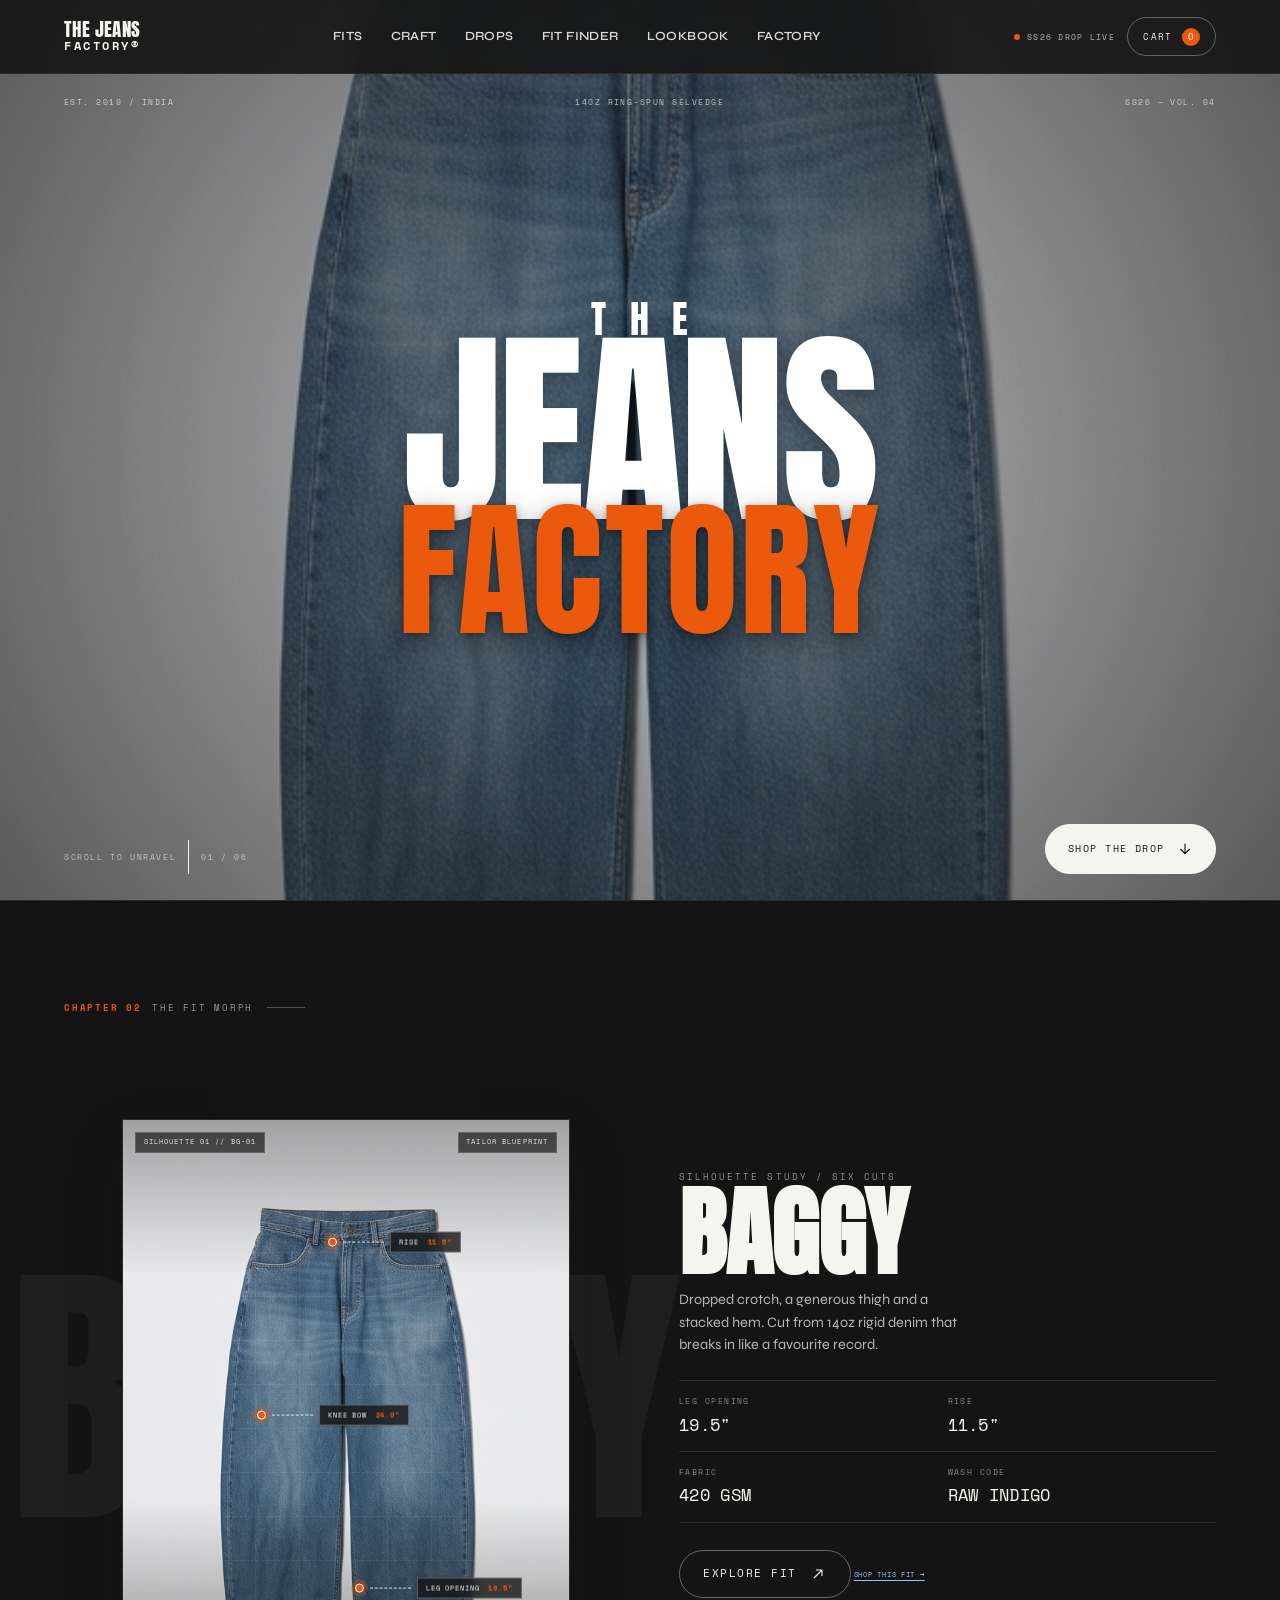
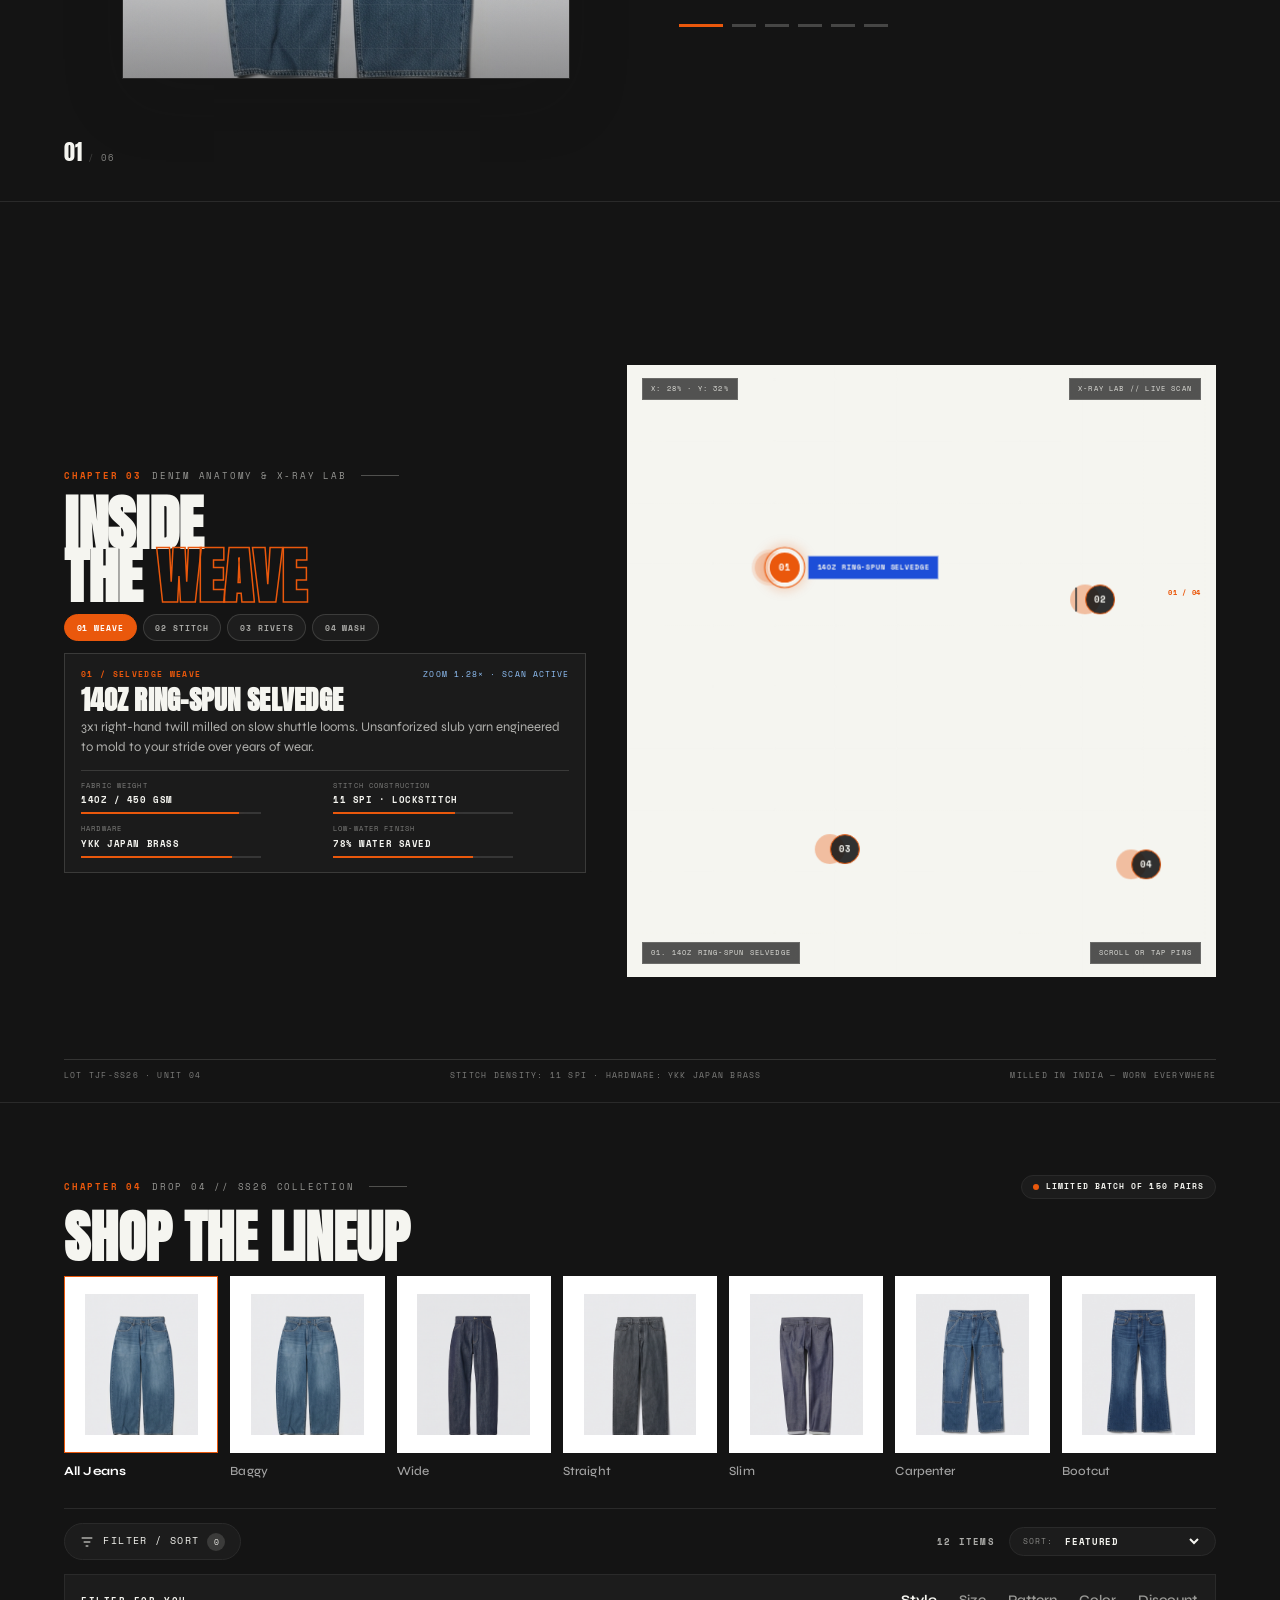
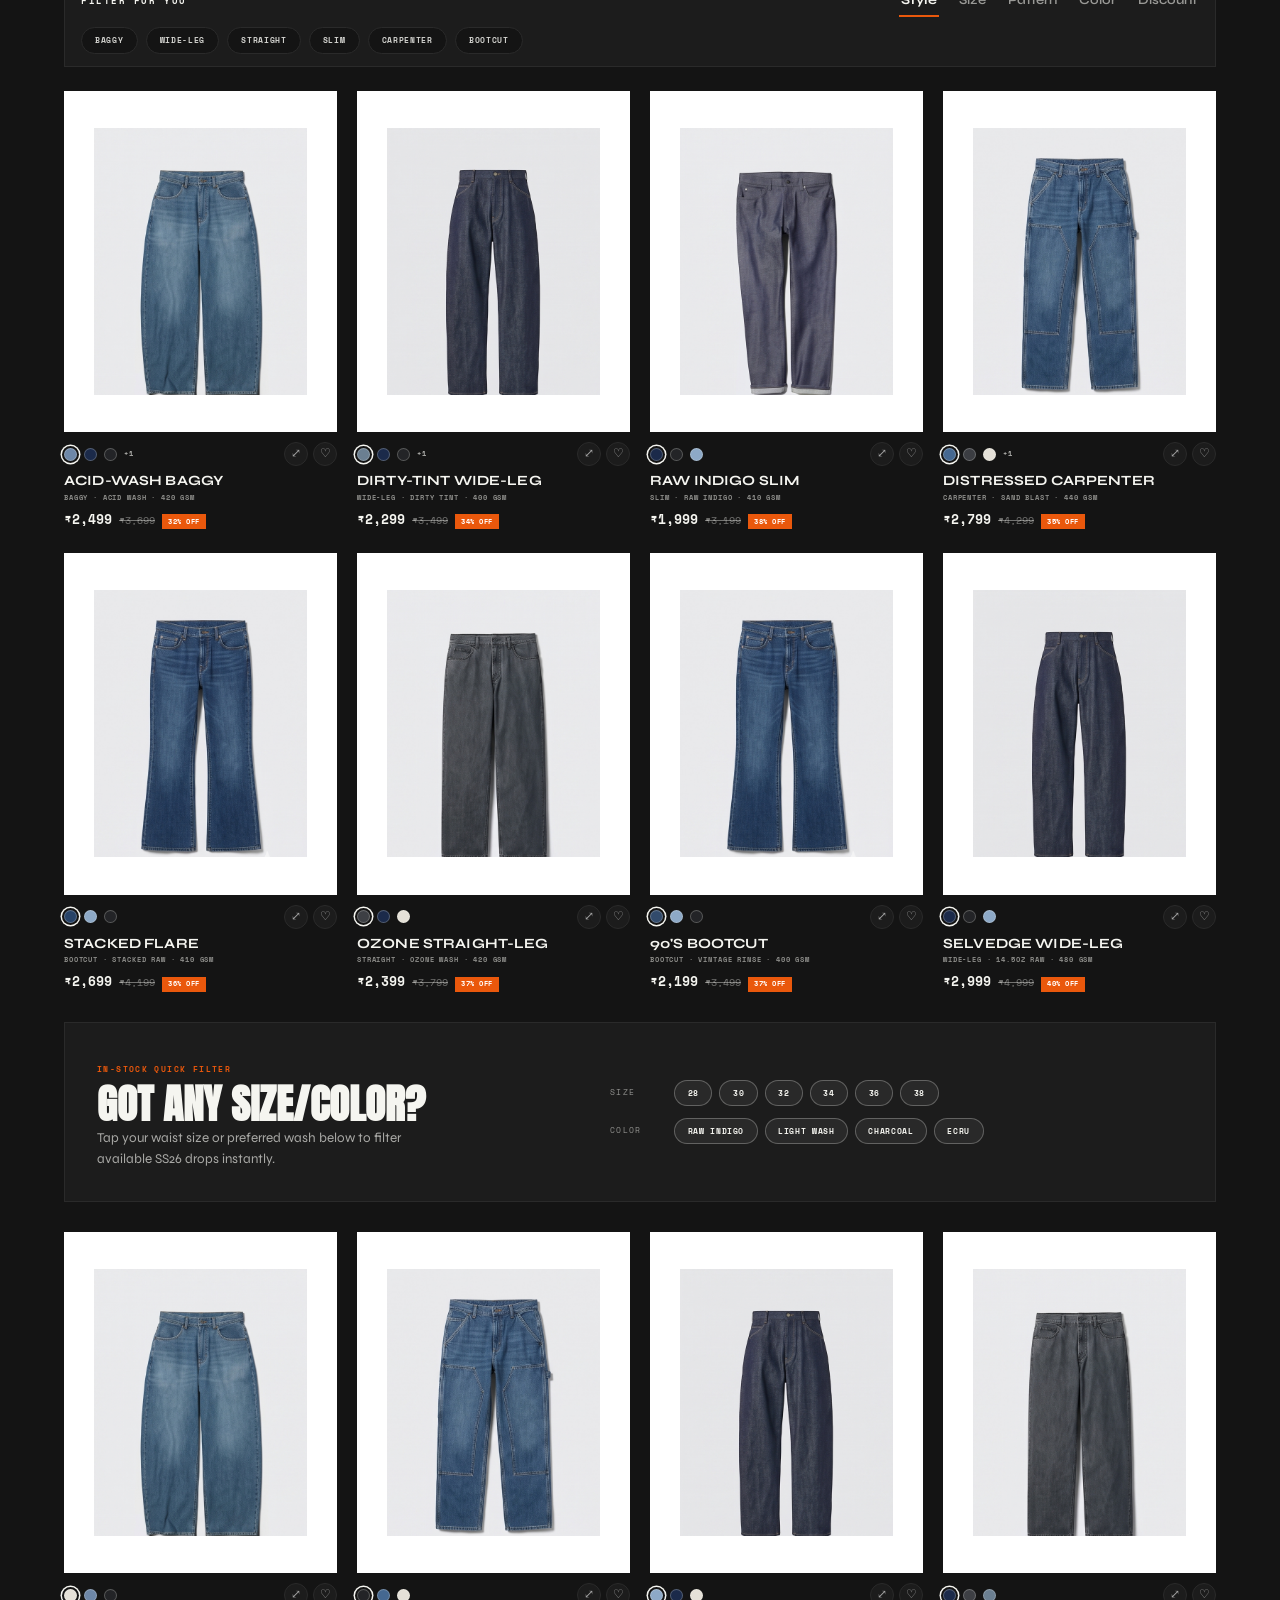
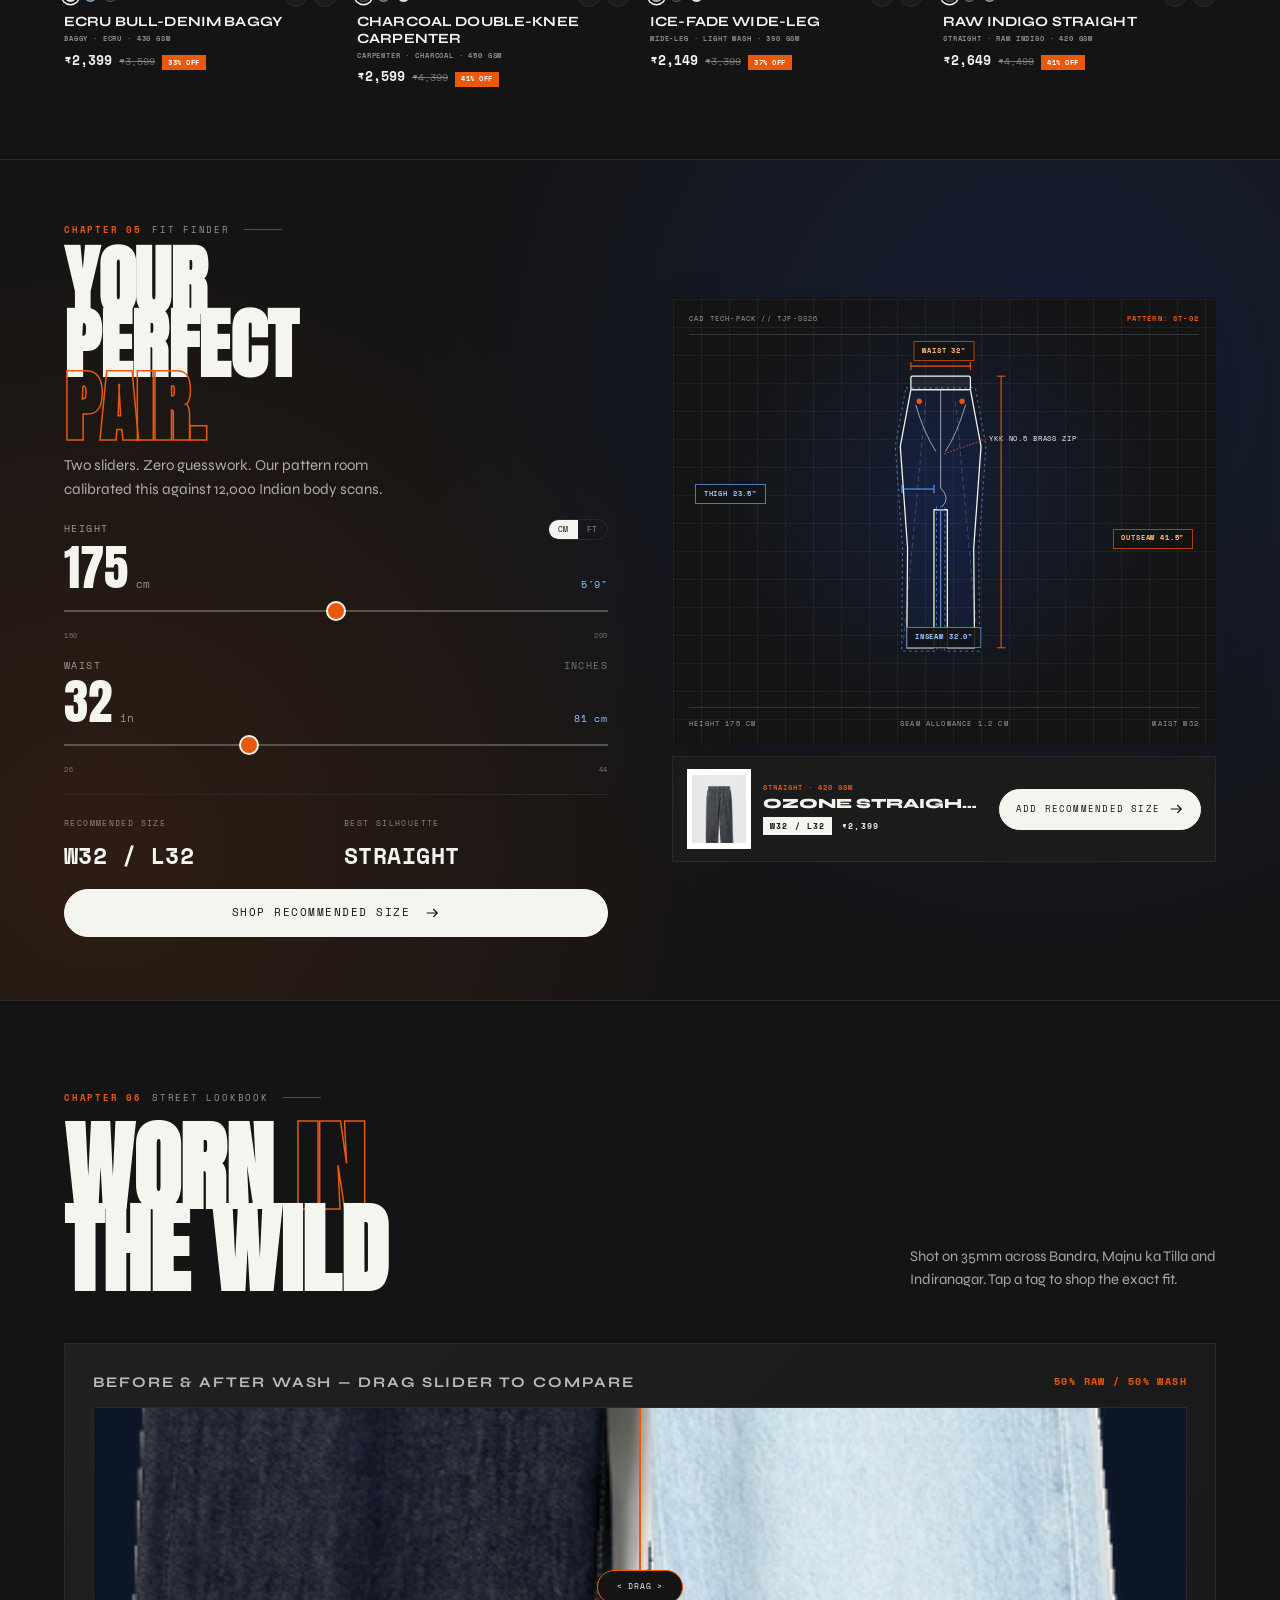
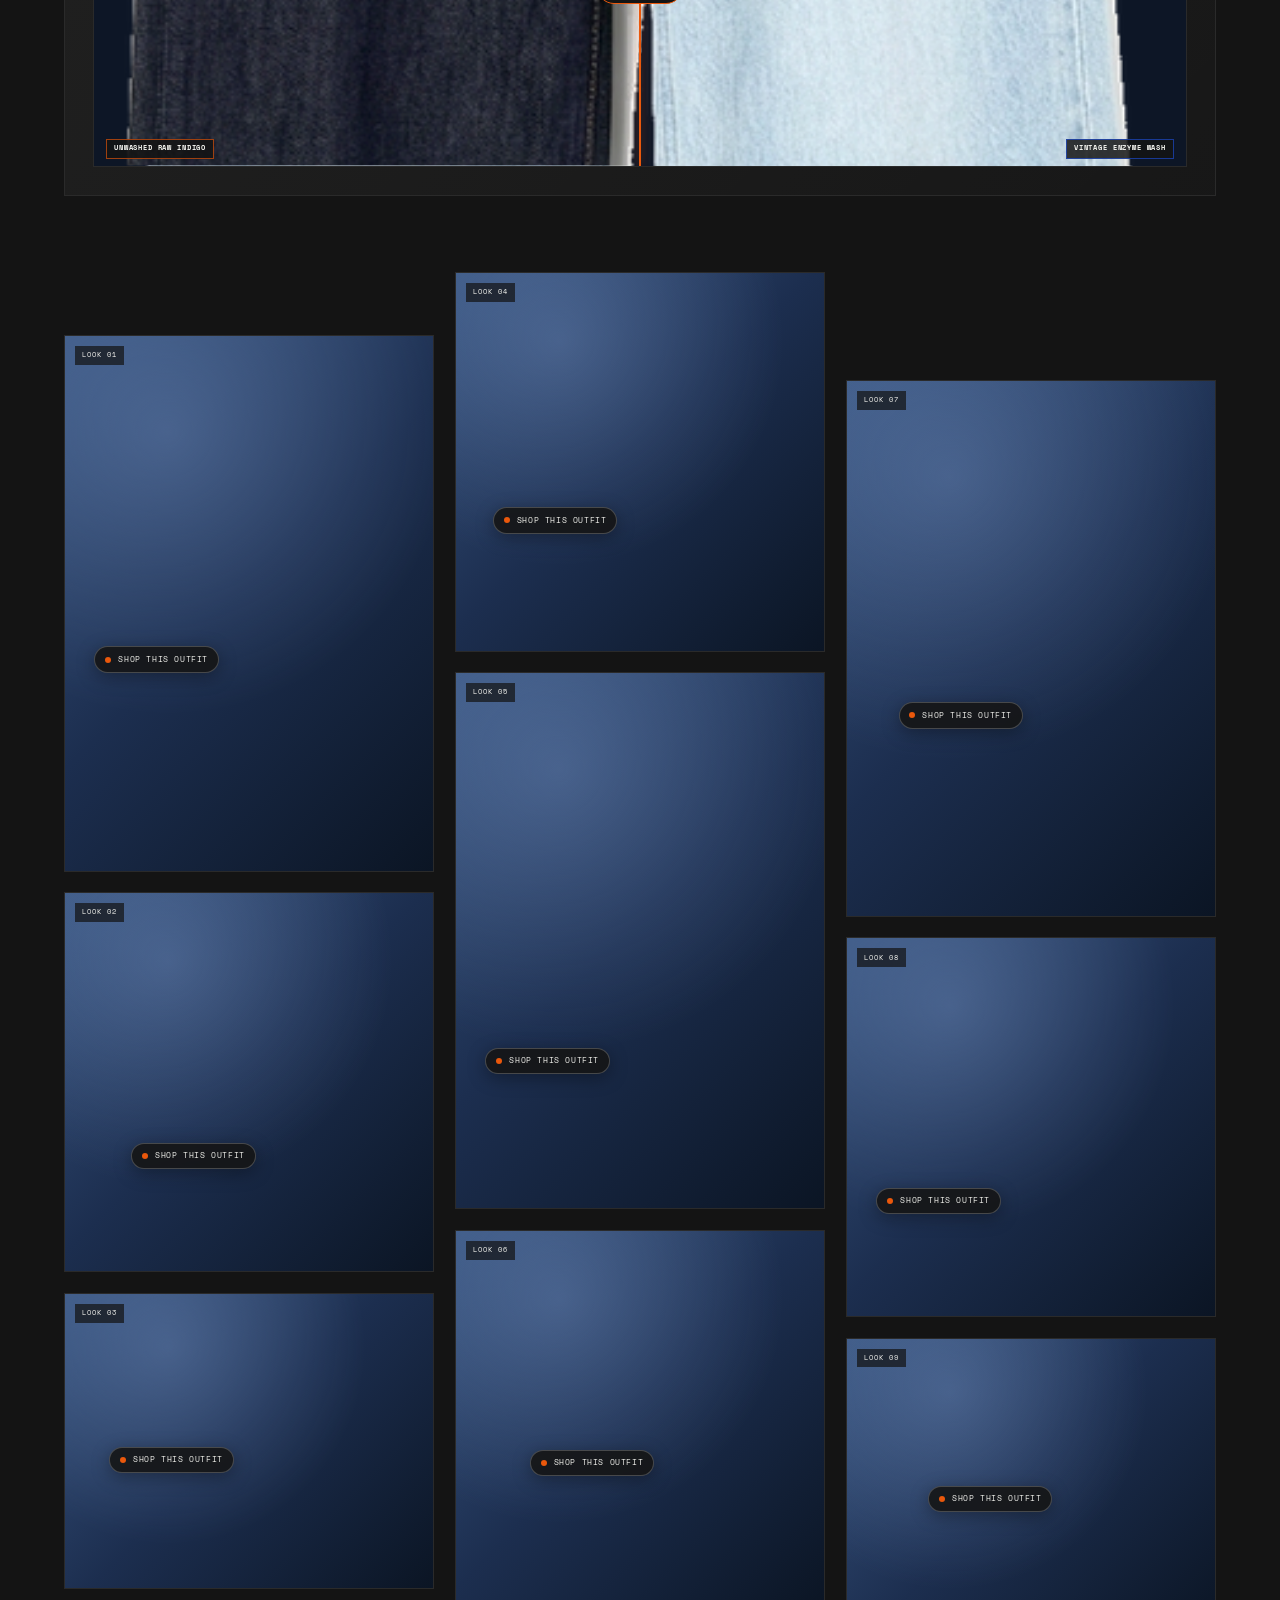
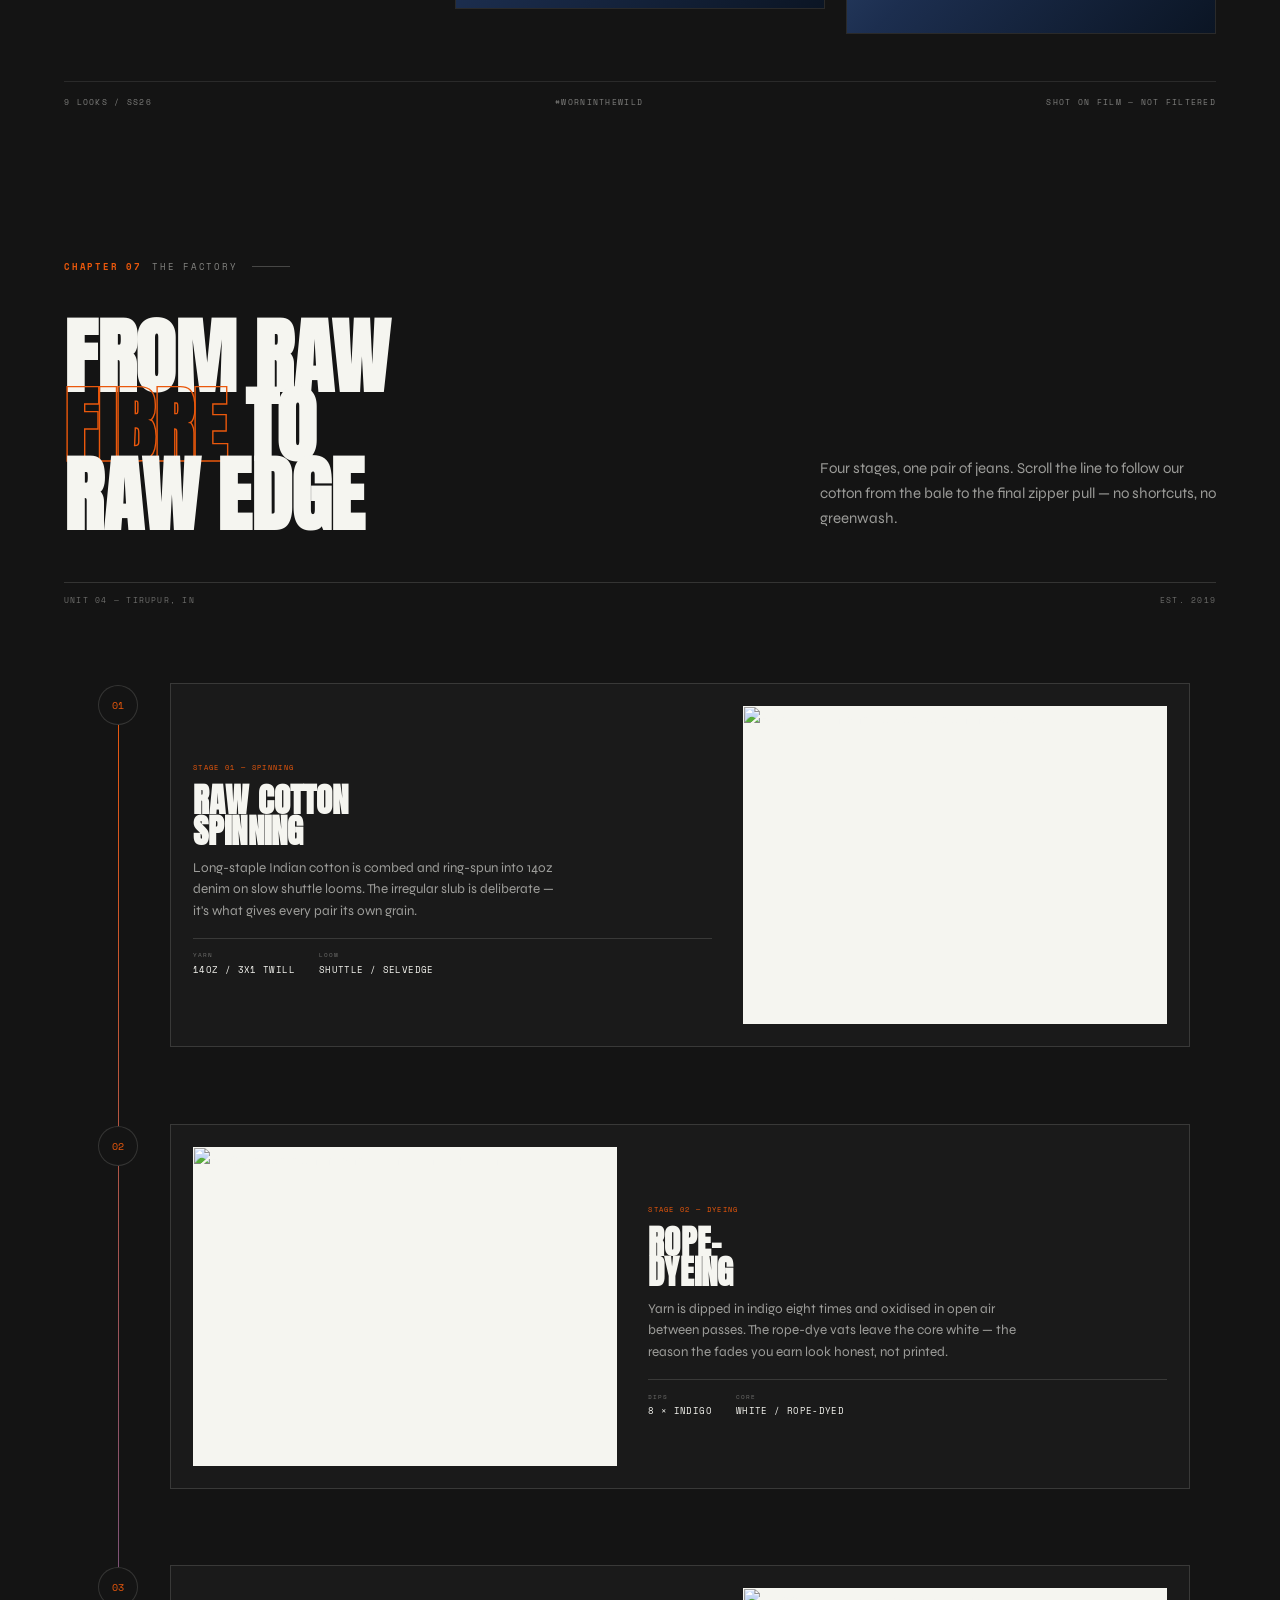
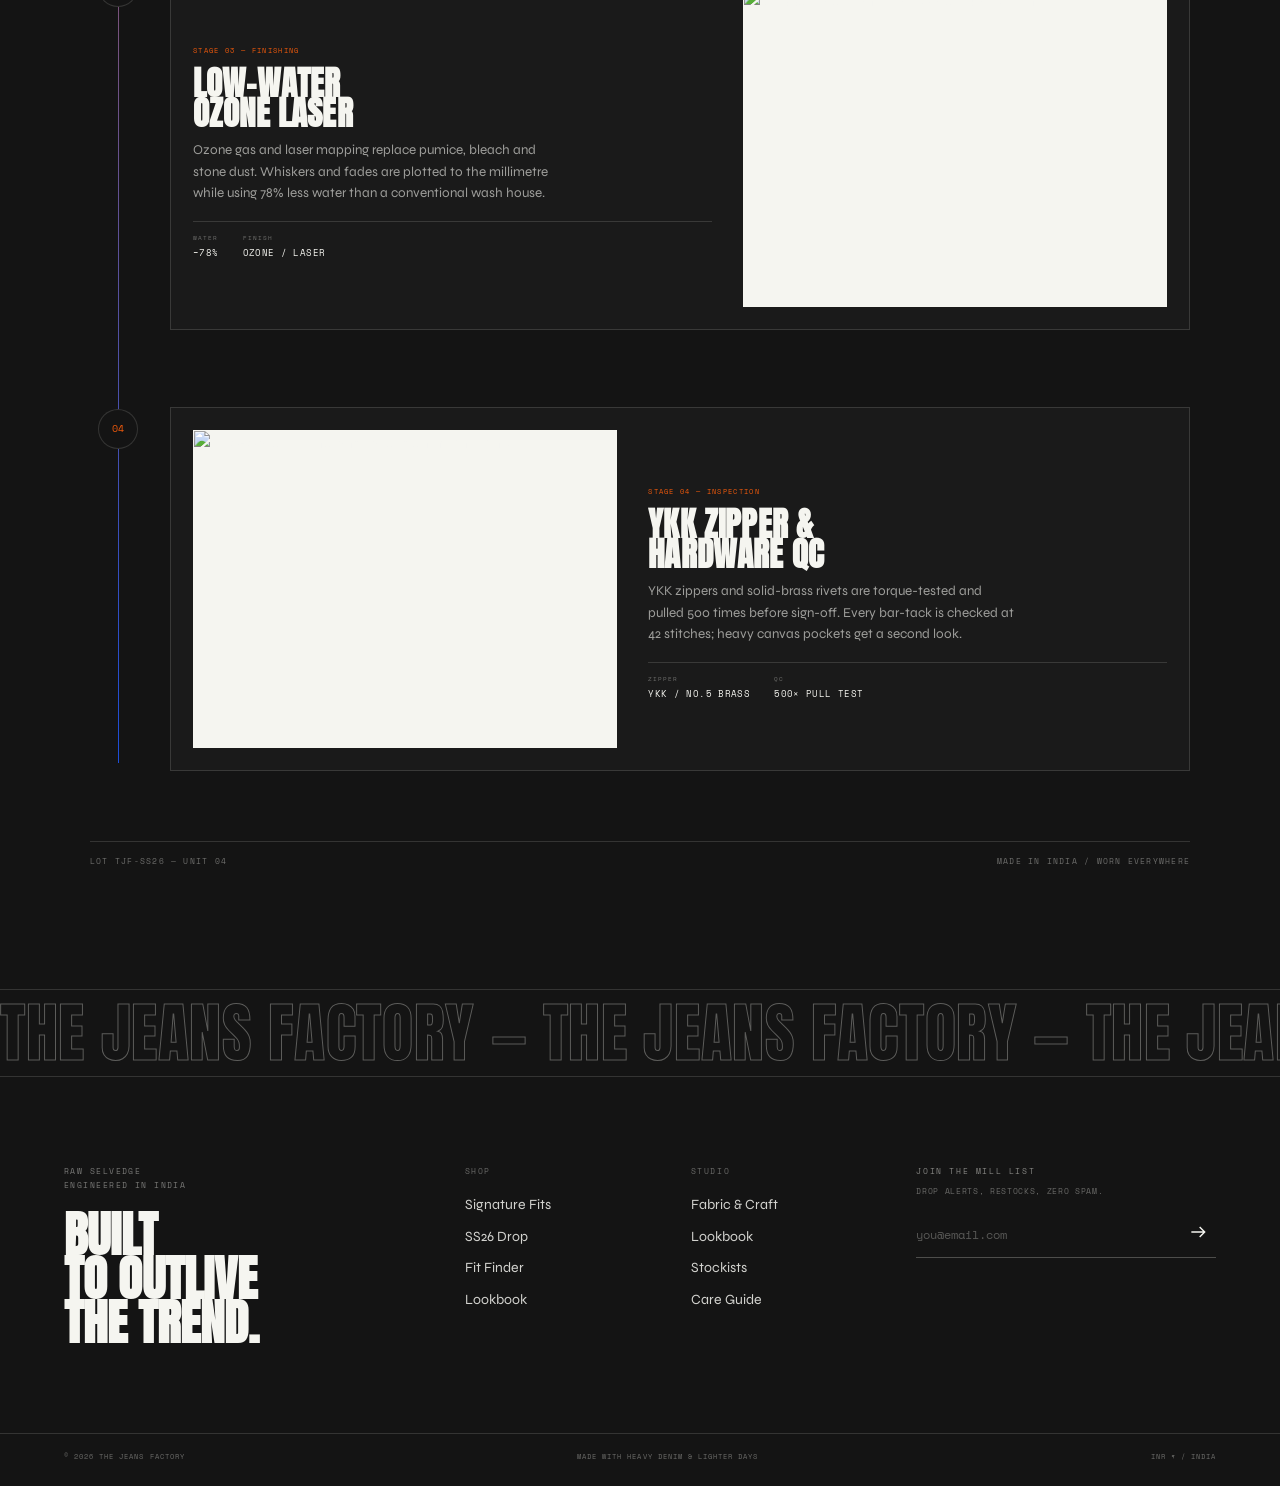
==== index.html @ e6e4e1cc "Initial commit: The Jeans Factory animated scrollytelling storefront" ====
<!DOCTYPE html>
<html lang="en">
<head>
  <meta charset="UTF-8" />
  <meta name="viewport" content="width=device-width, initial-scale=1.0" />
  <title>THE JEANS FACTORY — Raw Selvedge Denim, Engineered in India</title>
  <meta name="description" content="Heavyweight Indian denim, cut for the street. Six signature fits, limited SS26 drops and a fit finder built for real bodies. Free shipping above ₹2,499." />
  <meta name="theme-color" content="#161616" />
  <link rel="icon" href="data:image/svg+xml,%3Csvg xmlns='http://www.w3.org/2000/svg' viewBox='0 0 64 64'%3E%3Crect width='64' height='64' fill='%23141414'/%3E%3Ctext x='50%25' y='58%25' text-anchor='middle' font-family='Arial Black,sans-serif' font-size='26' fill='%23F5F5F0'%3ET%3C/text%3E%3C/svg%3E" />

  <!-- Fonts: Anton (display grotesque), Syne (editorial sans), Space Mono (technical mono) -->
  <link rel="preconnect" href="https://fonts.googleapis.com" />
  <link rel="preconnect" href="https://fonts.gstatic.com" crossorigin />
  <link href="https://fonts.googleapis.com/css2?family=Anton&family=Syne:wght@400;500;600;700;800&family=Space+Mono:wght@400;700&display=swap" rel="stylesheet" />

  <link rel="stylesheet" href="styles.css?v=9" />
</head>
<body>

  <!-- ============================================================
       PRELOADER (CSS auto-dismiss fallback included)
  ============================================================ -->
  <div class="preloader" id="preloader" aria-hidden="true">
    <div class="preloader-inner">
      <span class="preloader-word mono">THE JEANS FACTORY</span>
      <span class="preloader-count mono" id="preloader-count">00</span>
    </div>
    <div class="preloader-bar"><span id="preloader-fill"></span></div>
    <p class="preloader-note mono">RAW SELVEDGE / SS26</p>
  </div>

  <!-- Texture + fixed chrome -->
  <div class="grain" aria-hidden="true"></div>
  <div class="scroll-progress" aria-hidden="true"><span id="scroll-progress-fill"></span></div>

  <!-- ============================================================
       NAVBAR
  ============================================================ -->
  <header class="nav" id="nav">
    <a class="wordmark" href="#top" aria-label="The Jeans Factory home">
      <span class="wordmark-main">THE JEANS</span>
      <span class="wordmark-sub mono">FACTORY®</span>
    </a>

    <nav class="nav-links" aria-label="Primary">
      <a href="#fits">Fits</a>
      <a href="#craft">Craft</a>
      <a href="#drops">Drops</a>
      <a href="#fitfinder">Fit Finder</a>
      <a href="#lookbook">Lookbook</a>
      <a href="#factory">Factory</a>
    </nav>

    <div class="nav-actions">
      <a class="nav-drop mono" href="#drops"><i></i>SS26 DROP LIVE</a>
      <button class="cart-btn mono" data-open-cart aria-label="Open cart">
        CART <span class="cart-count" id="cart-count">0</span>
      </button>
      <button class="menu-btn" id="menu-btn" aria-label="Open menu" aria-expanded="false" aria-controls="mobile-menu">
        <span></span><span></span>
      </button>
    </div>
  </header>

  <!-- Mobile menu -->
  <div class="mobile-menu" id="mobile-menu" aria-hidden="true">
    <nav aria-label="Mobile">
      <a href="#fits"><span class="mono">01</span>Fits</a>
      <a href="#craft"><span class="mono">02</span>Craft</a>
      <a href="#drops"><span class="mono">03</span>Drops</a>
      <a href="#fitfinder"><span class="mono">04</span>Fit Finder</a>
      <a href="#lookbook"><span class="mono">05</span>Lookbook</a>
      <a href="#factory"><span class="mono">06</span>Factory</a>
    </nav>
    <div class="mobile-menu-foot mono">
      <span>EST. 2019 — INDIA</span>
      <span>14OZ RING-SPUN</span>
    </div>
  </div>

  <main id="top">

    <!-- ============================================================
         CHAPTER 01 — KINETIC HERO
    ============================================================ -->
    <section class="hero" id="hero">
      <div class="hero-media">
        <video class="hero-bg-video" autoplay muted loop playsinline preload="auto" poster="assets/fits/baggy.png">
          <source src="assets/hero-walk.mp4" type="video/mp4" />
        </video>
        <div class="hero-veil" id="hero-veil" aria-hidden="true"></div>
      </div>

      <div class="hero-type" aria-label="The Jeans Factory">
        <div class="hero-line l1"><span>THE</span></div>
        <div class="hero-line l2"><span>JEANS</span></div>
        <div class="hero-line l3"><span>FACTORY</span></div>
      </div>

      <div class="hero-meta mono">
        <span>EST. 2019 / INDIA</span>
        <span class="hero-meta-mid">14OZ RING-SPUN SELVEDGE</span>
        <span>SS26 — VOL. 04</span>
      </div>

      <a class="hero-cta" href="#drops">
        <span>SHOP THE DROP</span>
        <svg viewBox="0 0 24 24" aria-hidden="true"><path d="M12 4v15M5 12l7 7 7-7" fill="none" stroke="currentColor" stroke-width="1.7"/></svg>
      </a>

      <div class="hero-scroll mono"><span>SCROLL TO UNRAVEL</span><i></i>01 / 06</div>
    </section>

    <!-- ============================================================
         CHAPTER 02 — THE FIT MORPH STAGE (pinned)
    ============================================================ -->
    <section class="fits" id="fits">
      <div class="fits-pin">
        <div class="section-tag mono"><span>CHAPTER 02</span> THE FIT MORPH</div>

        <div class="fits-grid">
          <div class="fits-visual">
            <span class="fit-ghost" id="fit-ghost" aria-hidden="true">BAGGY</span>

            <div class="fit-showcase" id="fit-showcase">
              <div class="fit-editorial-media img-ph" id="fit-editorial-media">
                <!-- 6 crossfading editorial denim photos rendered by app.js -->
              </div>

              <!-- Translucent Tailor Blueprint HUD Overlay -->
              <div class="fit-blueprint-hud" aria-hidden="true">
                <div class="fit-hud-top mono">
                  <span id="fit-hud-code">SILHOUETTE 01 // BG-01</span>
                  <span>TAILOR BLUEPRINT</span>
                </div>

                <!-- Rise callout -->
                <div class="hud-callout hud-rise" id="hud-rise" style="--hud-y: 23%; --hud-x: 48%;">
                  <span class="hud-pin"></span>
                  <span class="hud-line"></span>
                  <span class="hud-pill mono">RISE <strong id="hud-rise-val">11.5"</strong></span>
                </div>

                <!-- Knee bow callout -->
                <div class="hud-callout hud-knee" id="hud-knee" style="--hud-y: 54%; --hud-x: 34%;">
                  <span class="hud-pin"></span>
                  <span class="hud-line"></span>
                  <span class="hud-pill mono">KNEE BOW <strong id="hud-knee-val">24.0"</strong></span>
                </div>

                <!-- Leg opening callout -->
                <div class="hud-callout hud-hem" id="hud-hem" style="--hud-y: 83%; --hud-x: 52%;">
                  <span class="hud-pin"></span>
                  <span class="hud-line"></span>
                  <span class="hud-pill mono">LEG OPENING <strong id="hud-hem-val">19.5"</strong></span>
                </div>
              </div>
            </div>

            <div class="fit-index mono"><span id="fit-current">01</span><span class="fit-index-div">/</span><span>06</span></div>
          </div>

          <div class="fits-info">
            <div class="eyebrow mono">SILHOUETTE STUDY / SIX CUTS</div>
            <h2 class="fit-name" id="fit-name">BAGGY</h2>
            <p class="fit-desc" id="fit-desc">Dropped crotch, generous thigh and a stacked hem. Cut from 14oz rigid denim that breaks in like a favourite record.</p>

            <dl class="specs">
              <div><dt class="mono">LEG OPENING</dt><dd id="spec-leg">19.5"</dd></div>
              <div><dt class="mono">RISE</dt><dd id="spec-rise">11.5"</dd></div>
              <div><dt class="mono">FABRIC</dt><dd id="spec-gsm">420 GSM</dd></div>
              <div><dt class="mono">WASH CODE</dt><dd id="spec-wash">RAW INDIGO</dd></div>
            </dl>

            <button class="btn-outline" id="explore-fit">
              <span>EXPLORE FIT</span>
              <svg viewBox="0 0 24 24" aria-hidden="true"><path d="M6 18 18 6M9 6h9v9" fill="none" stroke="currentColor" stroke-width="1.6"/></svg>
            </button>

            <a class="fit-shop-link mono" id="fit-shop-link" href="product.html?id=acid-baggy">SHOP THIS FIT →</a>

            <div class="fit-dots" id="fit-dots" role="tablist" aria-label="Silhouettes">
              <button class="fit-dot is-active" data-fit-index="0" aria-label="Baggy" role="tab"></button>
              <button class="fit-dot" data-fit-index="1" aria-label="Straight" role="tab"></button>
              <button class="fit-dot" data-fit-index="2" aria-label="Wide-Leg" role="tab"></button>
              <button class="fit-dot" data-fit-index="3" aria-label="Carpenter" role="tab"></button>
              <button class="fit-dot" data-fit-index="4" aria-label="Bootcut" role="tab"></button>
              <button class="fit-dot" data-fit-index="5" aria-label="Slim" role="tab"></button>
            </div>
          </div>
        </div>
      </div>
    </section>

    <!-- ============================================================
         CHAPTER 03 — INTERACTIVE DENIM X-RAY LAB
    ============================================================ -->
    <section class="craft" id="craft">
      <div class="craft-pin">
        <div class="craft-lab-grid">
          <!-- Left: Technical Spec Readout -->
          <div class="craft-lab-left">
            <div class="section-tag mono light"><span>CHAPTER 03</span> DENIM ANATOMY &amp; X-RAY LAB</div>
            <h2 class="craft-title">INSIDE<br />THE <em>WEAVE</em></h2>

            <!-- Step Tabs -->
            <div class="craft-tabs mono" role="tablist" aria-label="Denim anatomy hotspots">
              <button type="button" class="craft-tab is-active" data-craft-step="0" role="tab" aria-selected="true">01 WEAVE</button>
              <button type="button" class="craft-tab" data-craft-step="1" role="tab" aria-selected="false">02 STITCH</button>
              <button type="button" class="craft-tab" data-craft-step="2" role="tab" aria-selected="false">03 RIVETS</button>
              <button type="button" class="craft-tab" data-craft-step="3" role="tab" aria-selected="false">04 WASH</button>
            </div>

            <!-- Telemetry Spec Panel -->
            <div class="craft-telemetry" aria-live="polite">
              <div class="craft-telemetry-head">
                <span class="mono craft-num" id="craft-spec-num">01 / SELVEDGE WEAVE</span>
                <span class="mono craft-zoom-tag" id="craft-zoom-tag">ZOOM 1.28× · SCAN ACTIVE</span>
              </div>
              <h3 class="craft-spec-title" id="craft-spec-title">14OZ RING-SPUN SELVEDGE</h3>
              <p class="craft-spec-desc" id="craft-spec-desc">3x1 right-hand twill milled on slow shuttle looms. Unsanforized slub yarn built to mold to your stride over years of wear.</p>

              <dl class="craft-metrics mono">
                <div>
                  <dt>FABRIC WEIGHT</dt>
                  <dd><span id="craft-m-weight">14OZ / 450 GSM</span><span class="craft-meter-track"><i id="craft-meter-weight"></i></span></dd>
                </div>
                <div>
                  <dt>STITCH CONSTRUCTION</dt>
                  <dd><span id="craft-m-stitch">11 SPI · LOCKSTITCH</span><span class="craft-meter-track"><i id="craft-meter-stitch"></i></span></dd>
                </div>
                <div>
                  <dt>HARDWARE</dt>
                  <dd><span id="craft-m-hardware">YKK JAPAN BRASS</span><span class="craft-meter-track"><i id="craft-meter-hardware"></i></span></dd>
                </div>
                <div>
                  <dt>LOW-WATER FINISH</dt>
                  <dd><span id="craft-m-water">78% WATER SAVED</span><span class="craft-meter-track"><i id="craft-meter-water"></i></span></dd>
                </div>
              </dl>
            </div>

          </div>

          <!-- Right: Macro Denim X-Ray Showcase with 4 Clickable & Scroll-Synced Hotspots -->
          <div class="craft-lab-right">
            <div class="craft-stage" id="craft-stage">
              <div class="craft-macro-layer" id="craft-macro-layer">
                <div class="craft-macro-img">
                  <img class="craft-hotspot-image is-active" data-craft-image="0" src="https://images.pexels.com/photos/34851014/pexels-photo-34851014.jpeg?auto=compress&amp;cs=tinysrgb&amp;w=1600" alt="Dark indigo 14oz ring-spun selvedge twill weave macro" loading="eager" />
                  <img class="craft-hotspot-image" data-craft-image="1" src="https://images.pexels.com/photos/10133277/pexels-photo-10133277.jpeg?auto=compress&amp;cs=tinysrgb&amp;w=1600" alt="Heavy denim pocket with contrast bar-tack seam stitching" loading="eager" />
                  <img class="craft-hotspot-image" data-craft-image="2" src="https://images.pexels.com/photos/13976002/pexels-photo-13976002.jpeg?auto=compress&amp;cs=tinysrgb&amp;w=1600" alt="Metallic copper rivets and denim hardware detail" loading="eager" />
                  <img class="craft-hotspot-image" data-craft-image="3" src="https://images.pexels.com/photos/7794358/pexels-photo-7794358.jpeg?auto=compress&amp;cs=tinysrgb&amp;w=1600" alt="Faded vintage washed denim texture" loading="eager" />
                </div>
                <div class="craft-xray-grid" aria-hidden="true"></div>

                <!-- 4 Hotspot Pins -->
                <button type="button" class="craft-pin-btn is-active" data-craft-step="0" style="left: 28%; top: 32%;" aria-label="01. 14oz Ring-Spun Selvedge">
                  <span class="pin-parallax"><span class="pin-entry">
                    <span class="pin-pulse"></span>
                    <span class="pin-dot">01</span>
                    <span class="pin-label mono">14OZ RING-SPUN SELVEDGE</span>
                  </span></span>
                </button>

                <button type="button" class="craft-pin-btn" data-craft-step="1" style="left: 66%; top: 36%;" aria-label="02. Bar-Tack Stress Stitching">
                  <span class="pin-parallax"><span class="pin-entry">
                    <span class="pin-pulse"></span>
                    <span class="pin-dot">02</span>
                    <span class="pin-label mono">BAR-TACK STRESS STITCHING</span>
                  </span></span>
                </button>

                <button type="button" class="craft-pin-btn" data-craft-step="2" style="left: 36%; top: 68%;" aria-label="03. Custom Engraved Copper Rivets">
                  <span class="pin-parallax"><span class="pin-entry">
                    <span class="pin-pulse"></span>
                    <span class="pin-dot">03</span>
                    <span class="pin-label mono">CUSTOM ENGRAVED COPPER RIVETS</span>
                  </span></span>
                </button>

                <button type="button" class="craft-pin-btn" data-craft-step="3" style="left: 72%; top: 70%;" aria-label="04. Low-Water Eco-Ozone Wash">
                  <span class="pin-parallax"><span class="pin-entry">
                    <span class="pin-pulse"></span>
                    <span class="pin-dot">04</span>
                    <span class="pin-label mono">LOW-WATER ECO-OZONE WASH</span>
                  </span></span>
                </button>
              </div>

              <div class="craft-progress-rail mono" aria-label="Craft step progress">
                <span id="craft-progress-current">01 / 04</span>
                <div class="craft-progress-track"><i id="craft-progress-fill"></i></div>
                <span>04</span>
              </div>
              <div class="craft-scanline" aria-hidden="true"></div>
              <!-- HUD Overlay -->
              <div class="craft-hud-top mono" aria-hidden="true">
                <span id="craft-hud-coord">X: 28% · Y: 32%</span>
                <span>X-RAY LAB // LIVE SCAN</span>
              </div>
              <div class="craft-hud-bottom mono" aria-hidden="true">
                <span id="craft-hud-active">01. 14OZ RING-SPUN SELVEDGE</span>
                <span>SCROLL OR TAP PINS</span>
              </div>
            </div>
          </div>
        </div>

        <div class="craft-foot mono">
          <span>LOT TJF-SS26 · UNIT 04</span>
          <span>STITCH DENSITY: 11 SPI · HARDWARE: YKK JAPAN BRASS</span>
          <span>MILLED IN INDIA — WORN EVERYWHERE</span>
        </div>
      </div>
    </section>

    <!-- ============================================================
         CHAPTER 04 — SHOP BY FIT + 3-COLUMN EDITORIAL COLLECTION GRID
    ============================================================ -->
    <section class="drops" id="drops">
      <div class="collection-shell">
        <header class="collection-head">
          <div class="runway-eyebrow-bar">
            <div class="section-tag mono"><span>CHAPTER 04</span> DROP 04 // SS26 COLLECTION</div>
            <div class="runway-edition mono"><i></i>LIMITED BATCH OF 150 PAIRS</div>
          </div>

          <!-- 1. TOP "SHOP THE LINEUP" HORIZONTAL CAROUSEL -->
          <div class="shop-fit-head">
            <h2 class="runway-title">SHOP THE LINEUP</h2>
            <div class="fit-carousel-arrows">
              <button type="button" class="carousel-arrow" id="fit-carousel-prev" aria-label="Scroll fits left">
                <svg viewBox="0 0 24 24" aria-hidden="true"><path d="M15 6l-6 6 6 6" fill="none" stroke="currentColor" stroke-width="1.8"/></svg>
              </button>
              <button type="button" class="carousel-arrow" id="fit-carousel-next" aria-label="Scroll fits right">
                <svg viewBox="0 0 24 24" aria-hidden="true"><path d="M9 6l6 6-6 6" fill="none" stroke="currentColor" stroke-width="1.8"/></svg>
              </button>
            </div>
          </div>

          <div class="fit-carousel-track" id="fit-carousel-track" role="region" aria-label="Shop by fit"><!-- rendered by app.js --></div>
        </header>

        <!-- 2. TOOLBAR + "FILTER FOR YOU" TABBED STRIP -->
        <div class="collection-controls">
          <div class="collection-toolbar">
            <div class="toolbar-left">
              <button class="filter-open-btn" id="filter-open" data-open-filter aria-haspopup="dialog" aria-controls="filter-drawer">
                <svg viewBox="0 0 24 24" aria-hidden="true"><path d="M4 6h16M7 12h10M10 18h4" fill="none" stroke="currentColor" stroke-width="1.7"/></svg>
                <span class="mono">FILTER / SORT</span>
                <span class="filter-count mono" id="filter-count">0</span>
              </button>
              <div class="runway-filter mono" id="runway-filter" hidden>
                <span id="runway-filter-name"></span>
                <button type="button" id="clear-filter" aria-label="Clear all filters">RESET ✕</button>
              </div>
            </div>

            <div class="toolbar-right">
              <span class="collection-count mono" id="collection-count">12 Items</span>
              <label class="sort-wrap" for="collection-sort">
                <span class="mono sort-label">SORT:</span>
                <select id="collection-sort" class="collection-sort mono" aria-label="Sort products">
                  <option value="featured">Featured</option>
                  <option value="price-asc">Price: Low to High</option>
                  <option value="price-desc">Price: High to Low</option>
                  <option value="newest">Newest</option>
                </select>
              </label>
            </div>
          </div>

          <div class="filter-for-you" aria-label="Filter for you">
            <div class="ffy-head">
              <span class="ffy-title mono">FILTER FOR YOU</span>
              <div class="ffy-tabs" id="ffy-tabs" role="tablist" aria-label="Filter categories">
                <button type="button" class="ffy-tab is-active" data-ffy-tab="style" role="tab" aria-selected="true">Style</button>
                <button type="button" class="ffy-tab" data-ffy-tab="size" role="tab" aria-selected="false">Size</button>
                <button type="button" class="ffy-tab" data-ffy-tab="pattern" role="tab" aria-selected="false">Pattern</button>
                <button type="button" class="ffy-tab" data-ffy-tab="color" role="tab" aria-selected="false">Color</button>
                <button type="button" class="ffy-tab" data-ffy-tab="discount" role="tab" aria-selected="false">Discount</button>
              </div>
            </div>
            <div class="ffy-chips" id="ffy-chips"><!-- rendered by app.js --></div>
          </div>
        </div>

        <!-- 3. 3-COLUMN TALL PRODUCT GRID + MID-GRID BANNER -->
        <div class="collection-grid" id="collection-grid"><!-- rendered by app.js --></div>
      </div>
    </section>

    <!-- ============================================================
         CHAPTER 05 — INTERACTIVE FIT FINDER
    ============================================================ -->
    <section class="finder" id="fitfinder">
      <div class="finder-bg" aria-hidden="true"></div>
      <div class="finder-split">
        <div class="finder-left">
          <div class="section-tag mono"><span>CHAPTER 05</span> FIT FINDER</div>
          <h2 class="finder-title">YOUR<br />PERFECT<br /><span>PAIR.</span></h2>
          <p class="finder-intro">Two sliders. Zero guesswork. Our pattern room calibrated this against 12,000 Indian body scans.</p>

          <div class="finder-controls">
            <div class="control-head">
              <span class="mono">HEIGHT</span>
              <div class="unit-toggle mono" role="group" aria-label="Height units">
                <button class="is-active" data-unit="cm">CM</button>
                <button data-unit="ft">FT</button>
              </div>
            </div>
            <div class="control-value"><span id="height-value">175</span><small id="height-unit">cm</small><em id="height-ft">5'9"</em></div>
            <input type="range" id="height-range" min="150" max="200" value="175" step="1" aria-label="Height" />
            <div class="range-scale mono"><span>150</span><span>200</span></div>

            <div class="control-head">
              <span class="mono">WAIST</span>
              <span class="mono control-hint">INCHES</span>
            </div>
            <div class="control-value"><span id="waist-value">32</span><small>in</small><em id="waist-cm">81 cm</em></div>
            <input type="range" id="waist-range" min="26" max="44" value="32" step="1" aria-label="Waist in inches" />
            <div class="range-scale mono"><span>26</span><span>44</span></div>
          </div>

          <div class="finder-result">
            <div class="result-block">
              <span class="mono">RECOMMENDED SIZE</span>
              <strong id="result-size">W32 / L32</strong>
            </div>
            <div class="result-block">
              <span class="mono">BEST SILHOUETTE</span>
              <strong id="result-fit">WIDE-LEG</strong>
            </div>
            <button class="btn-solid" id="shop-size-btn">
              <span>SHOP RECOMMENDED SIZE</span>
              <svg viewBox="0 0 24 24" aria-hidden="true"><path d="M4 12h16M14 6l6 6-6 6" fill="none" stroke="currentColor" stroke-width="1.7"/></svg>
            </button>
          </div>
        </div>

        <div class="finder-right">
          <div class="finder-cad-wrap">
            <!-- Dark-Mode Denim Factory CAD Tech-Pack Blueprint -->
            <div class="finder-cad" id="finder-cad">
              <div class="finder-cad-grid" aria-hidden="true"></div>
              <div class="cad-head mono">
                <span>CAD TECH-PACK // TJF-SS26</span>
                <span id="cad-fit-code">PATTERN: WL-03</span>
              </div>

              <div class="cad-stage">
                <svg class="cad-svg" viewBox="0 0 380 430" role="img" aria-label="Technical CAD pattern schematic with live dimensions">
                  <!-- Technical Pattern Outline + Dotted Seam Allowances -->
                  <path id="cad-seam-allow" class="cad-seam" fill="none" />
                  <path id="cad-outline" class="cad-outline" fill="rgba(29, 78, 216, 0.08)" />
                  <rect id="cad-waistband" class="cad-outline" fill="rgba(245, 245, 240, 0.05)" rx="2" />
                  <path id="cad-center-crease" class="cad-crease" fill="none" />
                  <path id="cad-fly-pockets" class="cad-detail" fill="none" />

                  <!-- YKK Hardware Callout -->
                  <circle id="cad-rivet-l" r="3.2" fill="#EA580C" />
                  <circle id="cad-rivet-r" r="3.2" fill="#EA580C" />
                  <line id="cad-ykk-leader" class="cad-ykk-line" />
                  <text id="cad-ykk-text" class="cad-svg-mono" fill="#F5F5F0">YKK NO.5 BRASS ZIP</text>

                  <!-- Live Animated Laser Dimension Lines -->
                  <!-- WAIST -->
                  <g class="cad-dim cad-dim-orange">
                    <line id="dim-waist-line" />
                    <line id="dim-waist-cap-l" /><line id="dim-waist-cap-r" />
                  </g>
                  <!-- THIGH -->
                  <g class="cad-dim cad-dim-indigo">
                    <line id="dim-thigh-line" />
                    <line id="dim-thigh-cap-l" /><line id="dim-thigh-cap-r" />
                  </g>
                  <!-- INSEAM -->
                  <g class="cad-dim cad-dim-indigo">
                    <line id="dim-inseam-line" />
                    <line id="dim-inseam-cap-t" /><line id="dim-inseam-cap-b" />
                  </g>
                  <!-- OUTSEAM -->
                  <g class="cad-dim cad-dim-orange">
                    <line id="dim-outseam-line" />
                    <line id="dim-outseam-cap-t" /><line id="dim-outseam-cap-b" />
                  </g>
                </svg>

                <!-- Floating Monospace Laser Dimension Readouts -->
                <div class="cad-readout cad-r-waist mono" id="cad-r-waist">WAIST 32"</div>
                <div class="cad-readout cad-r-thigh mono" id="cad-r-thigh">THIGH 24.0"</div>
                <div class="cad-readout cad-r-inseam mono" id="cad-r-inseam">INSEAM 32.0"</div>
                <div class="cad-readout cad-r-outseam mono" id="cad-r-outseam">OUTSEAM 42.0"</div>
              </div>

              <div class="cad-foot mono">
                <span id="callout-height">HEIGHT 175 CM</span>
                <span>SEAM ALLOWANCE 1.2 CM</span>
                <span id="callout-waist">WAIST W32</span>
              </div>
            </div>

            <!-- Live Mini Product Preview Card -->
            <div class="finder-preview-card" id="finder-preview-card">
              <a class="finder-preview-thumb studio-box" id="finder-preview-link" href="product.html?id=ozone-straight" aria-label="View recommended jeans">
                <img id="finder-preview-img" src="assets/fits/straight.png" alt="Recommended jeans preview" loading="lazy" />
              </a>
              <div class="finder-preview-info">
                <span class="finder-preview-kicker mono" id="finder-preview-fit">STRAIGHT · 420 GSM</span>
                <h3 id="finder-preview-name">Ozone Straight-Leg</h3>
                <div class="finder-preview-meta mono">
                  <span class="finder-preview-size" id="finder-preview-size">W32 / L32</span>
                  <span class="finder-preview-price" id="finder-preview-price">₹2,399</span>
                </div>
              </div>
              <button type="button" class="btn-solid finder-add-btn" id="finder-add-btn">
                <span id="finder-add-label">ADD RECOMMENDED SIZE</span>
                <svg viewBox="0 0 24 24" aria-hidden="true"><path d="M4 12h16M14 6l6 6-6 6" fill="none" stroke="currentColor" stroke-width="1.7"/></svg>
              </button>
            </div>
          </div>
        </div>
      </div>
    </section>

    <!-- ============================================================
         CHAPTER 06 — STREET LOOKBOOK WALL (staggered velocity)
    ============================================================ -->
    <section class="lookbook" id="lookbook">
      <div class="lookbook-head">
        <div class="section-tag mono"><span>CHAPTER 06</span> STREET LOOKBOOK</div>
        <h2 class="lookbook-title">WORN <em>IN</em><br />THE WILD</h2>
        <p class="lookbook-intro">Shot on 35mm across Bandra, Majnu ka Tilla and Indiranagar. Tap a tag to shop the exact fit.</p>
      </div>
      <section class="wash-compare" aria-labelledby="wash-compare-title">
        <div class="wash-compare-head">
          <h3 id="wash-compare-title">BEFORE &amp; AFTER WASH — DRAG SLIDER TO COMPARE</h3>
          <span id="craft-compare-val" class="mono">50% RAW / 50% WASH</span>
        </div>
        <div class="wash-compare-stage" id="craft-compare-stage" role="group" aria-label="Raw and washed denim comparison">
          <div class="wash-compare-after">
            <img src="assets/fits/wide-light.png" alt="Vintage enzyme washed indigo denim" loading="lazy" />
            <span class="wash-compare-tag after mono">VINTAGE ENZYME WASH</span>
          </div>
          <div class="wash-compare-before" id="craft-compare-before">
            <img src="assets/fits/raw-selvedge.png" alt="Dark unwashed raw indigo denim" loading="lazy" />
            <span class="wash-compare-tag before mono">UNWASHED RAW INDIGO</span>
          </div>
          <div class="wash-compare-handle" id="craft-compare-handle" aria-hidden="true">
            <span>&lt; DRAG &gt;</span>
          </div>
          <input type="range" id="craft-compare-range" min="5" max="95" value="50" aria-label="Drag to compare unwashed raw indigo and vintage enzyme wash" />
        </div>
      </section>
      <div class="lookbook-wall" id="lookbook-wall"><!-- rendered by app.js --></div>
      <div class="lookbook-foot mono">
        <span>9 LOOKS / SS26</span>
        <span>#WORNINTHEWILD</span>
        <span>SHOT ON FILM — NOT FILTERED</span>
      </div>
    </section>

    <!-- ============================================================
         CHAPTER 07 — THE FACTORY CRAFT TIMELINE
    ============================================================ -->
    <section class="factory" id="factory">
      <div class="factory-head">
        <div class="section-tag mono"><span>CHAPTER 07</span> THE FACTORY</div>
        <h2 class="factory-title">FROM RAW<br /><em>FIBRE</em> TO<br />RAW EDGE</h2>
        <p class="factory-intro">Four stages, one pair of jeans. Scroll the line to follow our cotton from the bale to the final zipper pull — no shortcuts, no greenwash.</p>
        <div class="factory-head-meta mono">
          <span>UNIT 04 — TIRUPUR, IN</span>
          <span>EST. 2019</span>
        </div>
      </div>

      <div class="factory-timeline">
        <div class="factory-line" aria-hidden="true"><span id="factory-progress"></span></div>

        <article class="factory-step">
          <div class="factory-marker"><span class="factory-num">01</span></div>
          <div class="factory-step-inner">
            <div class="factory-media">
              <img src="https://images.pexels.com/photos/34851004/pexels-photo-34851004.jpeg?auto=compress&cs=tinysrgb&w=1600" alt="Raw cotton and selvedge denim weave" loading="eager" />
            </div>
            <div class="factory-copy">
              <span class="mono factory-kicker">STAGE 01 — SPINNING</span>
              <h3>RAW COTTON<br />SPINNING</h3>
              <p>Long-staple Indian cotton is combed and ring-spun into 14oz denim on slow shuttle looms. The irregular slub is deliberate — it's what gives every pair its own grain.</p>
              <dl class="factory-specs mono">
                <div><dt>YARN</dt><dd>14OZ / 3x1 TWILL</dd></div>
                <div><dt>LOOM</dt><dd>SHUTTLE / SELVEDGE</dd></div>
              </dl>
            </div>
          </div>
        </article>

        <article class="factory-step">
          <div class="factory-marker"><span class="factory-num">02</span></div>
          <div class="factory-step-inner">
            <div class="factory-media">
              <img src="https://images.pexels.com/photos/32641555/pexels-photo-32641555.jpeg?auto=compress&cs=tinysrgb&w=1600" alt="Rope-dyed denim and loom construction" loading="eager" />
            </div>
            <div class="factory-copy">
              <span class="mono factory-kicker">STAGE 02 — DYEING</span>
              <h3>ROPE-<br />DYEING</h3>
              <p>Yarn is dipped in indigo eight times and oxidised in open air between passes. The rope-dye vats leave the core white — the reason the fades you earn look honest, not printed.</p>
              <dl class="factory-specs mono">
                <div><dt>DIPS</dt><dd>8 × INDIGO</dd></div>
                <div><dt>CORE</dt><dd>WHITE / ROPE-DYED</dd></div>
              </dl>
            </div>
          </div>
        </article>

        <article class="factory-step">
          <div class="factory-marker"><span class="factory-num">03</span></div>
          <div class="factory-step-inner">
            <div class="factory-media">
              <img src="https://images.pexels.com/photos/16603755/pexels-photo-16603755.jpeg?auto=compress&cs=tinysrgb&w=1600" alt="Copper rivets and hardware quality control" loading="eager" />
            </div>
            <div class="factory-copy">
              <span class="mono factory-kicker">STAGE 03 — FINISHING</span>
              <h3>LOW-WATER<br />OZONE LASER</h3>
              <p>Ozone gas and laser mapping replace pumice, bleach and stone dust. Whiskers and fades are plotted to the millimetre while using 78% less water than a conventional wash house.</p>
              <dl class="factory-specs mono">
                <div><dt>WATER</dt><dd>−78%</dd></div>
                <div><dt>FINISH</dt><dd>OZONE / LASER</dd></div>
              </dl>
            </div>
          </div>
        </article>

        <article class="factory-step">
          <div class="factory-marker"><span class="factory-num">04</span></div>
          <div class="factory-step-inner">
            <div class="factory-media">
              <img src="https://images.pexels.com/photos/19203164/pexels-photo-19203164.jpeg?auto=compress&cs=tinysrgb&w=1600" alt="Low-water ozone and laser denim finishing" loading="eager" />
            </div>
            <div class="factory-copy">
              <span class="mono factory-kicker">STAGE 04 — INSPECTION</span>
              <h3>YKK ZIPPER &amp;<br />HARDWARE QC</h3>
              <p>YKK zippers and solid-brass rivets are torque-tested and pulled 500 times before sign-off. Every bar-tack is checked at 42 stitches; heavy canvas pockets get a second look.</p>
              <dl class="factory-specs mono">
                <div><dt>ZIPPER</dt><dd>YKK / NO.5 BRASS</dd></div>
                <div><dt>QC</dt><dd>500× PULL TEST</dd></div>
              </dl>
            </div>
          </div>
        </article>
      </div>

      <div class="factory-foot mono">
        <span>LOT TJF-SS26 — UNIT 04</span>
        <span>MADE IN INDIA / WORN EVERYWHERE</span>
      </div>
    </section>

    <!-- ============================================================
         FOOTER
    ============================================================ -->
    <footer class="footer">
      <div class="footer-marquee" aria-hidden="true">
        <div class="footer-marquee-track">
          <span>THE JEANS FACTORY — THE JEANS FACTORY — THE JEANS FACTORY —&nbsp;</span>
          <span>THE JEANS FACTORY — THE JEANS FACTORY — THE JEANS FACTORY —&nbsp;</span>
        </div>
      </div>

      <div class="footer-grid">
        <div class="footer-brand">
          <p class="mono">RAW SELVEDGE<br />ENGINEERED IN INDIA</p>
          <h3>BUILT<br />TO OUTLIVE<br />THE TREND.</h3>
        </div>

        <div class="footer-col">
          <span class="mono">SHOP</span>
          <a href="#fits">Signature Fits</a>
          <a href="#drops">SS26 Drop</a>
          <a href="#fitfinder">Fit Finder</a>
          <a href="#lookbook">Lookbook</a>
        </div>

        <div class="footer-col">
          <span class="mono">STUDIO</span>
          <a href="#craft">Fabric &amp; Craft</a>
          <a href="#lookbook">Lookbook</a>
          <a href="#" data-toast="Stockist list drops soon.">Stockists</a>
          <a href="#" data-toast="Care guide: cold wash, inside out, hang dry.">Care Guide</a>
        </div>

        <form class="footer-news" id="newsletter-form">
          <label for="newsletter-email" class="mono">JOIN THE MILL LIST</label>
          <p class="mono">Drop alerts, restocks, zero spam.</p>
          <div class="news-row">
            <input type="email" id="newsletter-email" placeholder="you@email.com" required autocomplete="email" />
            <button type="submit" aria-label="Subscribe">
              <svg viewBox="0 0 24 24" aria-hidden="true"><path d="M4 12h16M14 6l6 6-6 6" fill="none" stroke="currentColor" stroke-width="1.7"/></svg>
            </button>
          </div>
        </form>
      </div>

      <div class="footer-bottom mono">
        <span>© 2026 THE JEANS FACTORY</span>
        <span>MADE WITH HEAVY DENIM &amp; LIGHTER DAYS</span>
        <span>INR ₹ / INDIA</span>
      </div>
    </footer>
  </main>

  <!-- ============================================================
       CATALOG FILTER DRAWER
  ============================================================ -->
  <div class="filter-overlay" id="filter-overlay" data-close-filter></div>
  <aside class="filter-drawer" id="filter-drawer" role="dialog" aria-modal="true" aria-labelledby="filter-title" aria-hidden="true">
    <header class="filter-head">
      <div>
        <span class="eyebrow mono">REFINE THE RUNWAY</span>
        <h2 id="filter-title">FILTERS</h2>
      </div>
      <button class="icon-btn" data-close-filter aria-label="Close filters">
        <svg viewBox="0 0 24 24" aria-hidden="true"><path d="M5 5l14 14M19 5 5 19" fill="none" stroke="currentColor" stroke-width="1.6"/></svg>
      </button>
    </header>

    <div class="filter-body" id="filter-groups" data-lenis-prevent><!-- rendered by app.js --></div>

    <footer class="filter-foot">
      <div class="filter-result mono"><span id="filter-result-count">08</span> / <span id="filter-total">08</span> FITS MATCH</div>
      <button class="btn-solid full" id="filter-apply">
        <span>SHOW RESULTS</span>
        <svg viewBox="0 0 24 24" aria-hidden="true"><path d="M4 12h16M14 6l6 6-6 6" fill="none" stroke="currentColor" stroke-width="1.7"/></svg>
      </button>
      <button class="filter-reset mono" id="filter-reset-btn">RESET ALL FILTERS</button>
    </footer>
  </aside>

  <!-- ============================================================
       PRODUCT QUICK-VIEW / DETAIL MODAL
  ============================================================ -->
  <div class="product-modal" id="product-modal" role="dialog" aria-modal="true" aria-labelledby="pd-name" aria-hidden="true">
    <div class="product-backdrop" data-close-product></div>
    <div class="product-sheet">
      <button class="icon-btn product-close" data-close-product aria-label="Close product view">
        <svg viewBox="0 0 24 24" aria-hidden="true"><path d="M5 5l14 14M19 5 5 19" fill="none" stroke="currentColor" stroke-width="1.6"/></svg>
      </button>

      <div class="product-scroll" id="product-scroll" data-lenis-prevent>
        <div class="product-hero">
          <div class="product-gallery">
            <div class="product-shot img-ph"><img id="pd-image" src="" alt="" loading="lazy" /></div>
            <div class="product-shot product-shot-flat img-ph">
              <img id="pd-image-flat" src="" alt="" loading="lazy" />
              <span class="product-flat-tag mono">FLAT-LAY</span>
            </div>
          </div>

          <div class="product-summary">
            <span class="mono product-breadcrumb" id="pd-breadcrumb"></span>
            <h2 id="pd-name"></h2>
            <div class="pd-price-row">
              <span class="pd-price" id="pd-price"></span>
              <span class="mono pd-wash" id="pd-wash"></span>
            </div>
            <p class="pd-desc" id="pd-desc"></p>
            <div class="pd-tags mono">
              <span id="pd-rise"></span>
              <span id="pd-distress"></span>
              <span id="pd-gsm"></span>
            </div>

            <div class="pd-block" id="pd-stretch">
              <div class="pd-block-head">
                <span class="mono">FABRIC STRETCH METER</span>
                <span class="mono pd-readout" id="pd-stretch-readout">0% ELASTANE</span>
              </div>
              <div class="stretch-meter">
                <div class="stretch-track">
                  <span class="stretch-actual" id="pd-stretch-actual"></span>
                  <span class="stretch-fill" id="pd-stretch-fill"></span>
                  <span class="stretch-knob" id="pd-stretch-knob"></span>
                </div>
                <input type="range" id="pd-stretch-range" min="0" max="15" step="1" value="0" aria-label="Explore fabric stretch percentage" />
                <div class="stretch-labels mono"><span>RIGID 0%</span><span>COMFORT STRETCH</span></div>
              </div>
              <div class="stretch-copy">
                <strong class="mono" id="pd-stretch-label">RIGID</strong>
                <p id="pd-stretch-copy"></p>
              </div>
            </div>

            <div class="pd-block tts">
              <div class="pd-block-head">
                <span class="mono">TRUE TO SIZE</span>
                <span class="mono" id="tts-summary"></span>
              </div>
              <div class="tts-bars">
                <div class="tts-row">
                  <span class="mono">RUNS SMALL</span>
                  <div class="tts-track"><span id="tts-small-bar" class="tts-fill small"></span></div>
                  <span class="mono tts-val" id="tts-small-val"></span>
                </div>
                <div class="tts-row">
                  <span class="mono">TRUE TO SIZE</span>
                  <div class="tts-track"><span id="tts-true-bar" class="tts-fill true"></span></div>
                  <span class="mono tts-val" id="tts-true-val"></span>
                </div>
                <div class="tts-row">
                  <span class="mono">RUNS LARGE</span>
                  <div class="tts-track"><span id="tts-large-bar" class="tts-fill large"></span></div>
                  <span class="mono tts-val" id="tts-large-val"></span>
                </div>
              </div>
              <p class="tts-note mono">CROWD-SOURCED FROM 2,418 FIT REVIEWS</p>
            </div>

            <div class="pd-block">
              <div class="pd-block-head">
                <span class="mono">SELECT SIZE</span>
                <span class="mono" id="pd-size-readout">SIZE W32</span>
              </div>
              <div class="pd-sizes" id="pd-sizes"></div>
            </div>
          </div>
        </div>

        <div class="product-lower">
          <div class="pd-block measure-block">
            <div class="pd-block-head">
              <span class="mono">FULL MEASUREMENT TABLE</span>
              <span class="mono">IN INCHES</span>
            </div>
            <div class="measure-scroll"><table class="measure-table" id="pd-measure"></table></div>
          </div>
          <div class="pd-block care-block">
            <div class="pd-block-head">
              <span class="mono">WASH CARE GUIDE</span>
              <span class="mono">KEEP IT RAW</span>
            </div>
            <ul class="care-list" id="pd-care"></ul>
          </div>
        </div>
      </div>

      <div class="pd-sticky">
        <div class="pd-sticky-info">
          <span class="mono pd-sticky-name" id="pd-sticky-name"></span>
          <span class="mono pd-sticky-price" id="pd-sticky-price"></span>
        </div>
        <div class="pd-sticky-sizes" id="pd-sticky-sizes"></div>
        <button class="btn-solid pd-add-btn" id="pd-add">
          <span>ADD TO BAG</span>
          <svg viewBox="0 0 24 24" aria-hidden="true"><path d="M4 12h16M14 6l6 6-6 6" fill="none" stroke="currentColor" stroke-width="1.7"/></svg>
        </button>
      </div>
    </div>
  </div>

  <!-- ============================================================
       CART DRAWER
  ============================================================ -->
  <div class="drawer-overlay" id="drawer-overlay" data-close-cart></div>
  <aside class="cart-drawer" id="cart-drawer" role="dialog" aria-modal="true" aria-labelledby="cart-title" aria-hidden="true">
    <header class="cart-head">
      <div>
        <span class="eyebrow mono">YOUR BAG</span>
        <h2 id="cart-title">THE HAUL <span class="mono" id="cart-head-count">(0)</span></h2>
      </div>
      <button class="icon-btn" data-close-cart aria-label="Close cart">
        <svg viewBox="0 0 24 24" aria-hidden="true"><path d="M5 5l14 14M19 5 5 19" fill="none" stroke="currentColor" stroke-width="1.6"/></svg>
      </button>
    </header>

    <div class="ship-meter">
      <div class="ship-meter-copy mono">
        <span id="ship-copy">ADD ₹2,499 FOR FREE SHIPPING</span>
        <span id="ship-percent">0%</span>
      </div>
      <div class="ship-track"><span id="ship-fill"></span></div>
    </div>

    <div class="cart-body" data-lenis-prevent>
      <div class="cart-items" id="cart-items"><!-- rendered by app.js --></div>
      <div id="cross-sell"><!-- rendered by app.js --></div>
    </div>

    <footer class="cart-foot">
      <div class="cart-subtotal mono"><span>SUBTOTAL</span><strong id="cart-subtotal">₹0</strong></div>
      <p class="mono cart-note">Taxes included. Shipping calculated at checkout.</p>
      <button class="btn-solid full" id="checkout-btn">
        <span>CHECKOUT</span>
        <svg viewBox="0 0 24 24" aria-hidden="true"><path d="M4 12h16M14 6l6 6-6 6" fill="none" stroke="currentColor" stroke-width="1.7"/></svg>
      </button>
      <p class="mono cart-trust">UPI / CARD / COD — 30-DAY EXCHANGE</p>
    </footer>
  </aside>

  <!-- ============================================================
       CHECKOUT MODAL
  ============================================================ -->
  <div class="modal" id="checkout-modal" role="dialog" aria-modal="true" aria-labelledby="checkout-title" aria-hidden="true">
    <div class="modal-backdrop" data-close-checkout></div>
    <div class="modal-card" data-lenis-prevent>
      <button class="icon-btn modal-close" data-close-checkout aria-label="Close checkout">
        <svg viewBox="0 0 24 24" aria-hidden="true"><path d="M5 5l14 14M19 5 5 19" fill="none" stroke="currentColor" stroke-width="1.6"/></svg>
      </button>

      <div id="checkout-body">
        <span class="eyebrow mono">SECURE CHECKOUT</span>
        <h2 id="checkout-title">ORDER REVIEW</h2>

        <div class="checkout-summary" id="checkout-summary"><!-- rendered --></div>

        <form id="checkout-form">
          <fieldset class="pay-options">
            <legend class="mono">PAYMENT METHOD</legend>
            <label class="pay-option">
              <input type="radio" name="payment" value="UPI" checked />
              <span class="pay-radio"></span>
              <span class="pay-label"><strong>UPI</strong><small class="mono">GPay / PhonePe / Paytm — instant</small></span>
              <span class="mono pay-badge">₹0 FEE</span>
            </label>
            <label class="pay-option">
              <input type="radio" name="payment" value="CARD" />
              <span class="pay-radio"></span>
              <span class="pay-label"><strong>CARD</strong><small class="mono">Visa / Mastercard / RuPay</small></span>
              <span class="mono pay-badge">3D SECURE</span>
            </label>
            <label class="pay-option">
              <input type="radio" name="payment" value="COD" />
              <span class="pay-radio"></span>
              <span class="pay-label"><strong>COD</strong><small class="mono">Cash on delivery</small></span>
              <span class="mono pay-badge">+₹49</span>
            </label>
          </fieldset>

          <button class="btn-solid full" type="submit">
            <span>PLACE ORDER</span>
            <span class="mono" id="pay-total">₹0</span>
          </button>
          <p class="mono checkout-note">By placing this order you agree to our 30-day exchange policy. Demo storefront — no payment is captured.</p>
        </form>
      </div>

      <div id="checkout-success" hidden>
        <div class="success-mark">
          <svg viewBox="0 0 24 24" aria-hidden="true"><path d="M4 12.5l5 5L20 6.5" fill="none" stroke="currentColor" stroke-width="2"/></svg>
        </div>
        <span class="eyebrow mono">ORDER CONFIRMED</span>
        <h2>YOU'RE IN.</h2>
        <p id="success-copy">Order TJF-000000 is locked. A confirmation is on its way.</p>
        <div class="success-meta mono">
          <div><span>PAID VIA</span><strong id="success-payment">UPI</strong></div>
          <div><span>TOTAL</span><strong id="success-total">₹0</strong></div>
          <div><span>ETA</span><strong>3–5 DAYS</strong></div>
        </div>
        <button class="btn-solid full" data-close-checkout>KEEP BROWSING</button>
      </div>
    </div>
  </div>

  <!-- Toast -->
  <div class="toast mono" id="toast" role="status" aria-live="polite"></div>

  <!-- Libraries via CDN -->
  <script src="https://cdn.jsdelivr.net/npm/gsap@3.12.5/dist/gsap.min.js"></script>
  <script src="https://cdn.jsdelivr.net/npm/gsap@3.12.5/dist/ScrollTrigger.min.js"></script>
  <script src="https://cdn.jsdelivr.net/npm/lenis@1.1.14/dist/lenis.min.js"></script>

  <script src="app.js?v=9" defer></script>
</body>
</html>
---- styles.css ----
/* ============================================================
   THE JEANS FACTORY — styles.css
   1. Tokens & reset
   2. Utilities & shared chrome
   3. Nav / rail / menu
   4. Chapter 01 — Hero
   5. Chapter 02 — Fit Morph
   6. Chapter 03 — Craft X-Ray
   7. Chapter 04 — Drop Runway
   8. Chapter 05 — Fit Finder
   9. Chapter 06 — Lookbook
   10. Footer
   11. Cart drawer / checkout / toast
   12. Responsive + reduced motion
============================================================ */

/* ---------- 1. Tokens & reset ---------- */
:root {
  --bg-dark: #141414;
  --bg-dark-2: #1C1C1C;
  --bg-studio: #FFFFFF;
  --border-studio: #FFFFFF;
  --border-active-stone: #D6CFC2;
  --border-dark: #2A2A2A;
  --stone: #F5F5F0;
  --stone-2: #1C1C1C;
  --char: #141414;
  --indigo: #1D4ED8;
  --orange: #EA580C;

  --line: #2A2A2A;
  --line-light: rgba(245, 245, 240, 0.14);

  --font-display: 'Anton', 'Archivo Black', sans-serif;
  --font-sans: 'Syne', 'Helvetica Neue', sans-serif;
  --font-mono: 'Space Mono', 'JetBrains Mono', monospace;

  --ease-out: cubic-bezier(0.22, 1, 0.36, 1);
  --nav-h: 74px;
  --pad-x: clamp(18px, 5vw, 64px);
}

*,
*::before,
*::after { box-sizing: border-box; }

* { margin: 0; padding: 0; }

html { -webkit-text-size-adjust: 100%; }

html.lenis,
html.lenis body { height: auto; }

section[id] { scroll-margin-top: calc(var(--nav-h) + 12px); }
.lenis.lenis-smooth { scroll-behavior: auto !important; }
.lenis.lenis-smooth [data-lenis-prevent] { overscroll-behavior: contain; }
.lenis.lenis-stopped { overflow: hidden; }
.lenis.lenis-smooth iframe { pointer-events: none; }

body {
  background: var(--bg-dark);
  color: var(--stone);
  font-family: var(--font-sans);
  font-size: 16px;
  line-height: 1.5;
  overflow-x: hidden;
  -webkit-font-smoothing: antialiased;
  text-rendering: optimizeLegibility;
}

body.locked { overflow: hidden; }

img {
  display: block;
  width: 100%;
  height: 100%;
  object-fit: cover;
  max-width: 100%;
}

a { color: inherit; text-decoration: none; }
button, input, select, textarea { font: inherit; color: inherit; }
button { cursor: pointer; }
ul, ol { list-style: none; }
fieldset { border: 0; }
::selection { background: var(--indigo); color: var(--stone); }

:focus-visible {
  outline: 2px solid var(--indigo);
  outline-offset: 3px;
}

/* ---------- 2. Utilities & shared chrome ---------- */
.mono {
  font-family: var(--font-mono);
  font-size: 0.62rem;
  letter-spacing: 0.14em;
  text-transform: uppercase;
}

.eyebrow {
  font-family: var(--font-mono);
  font-size: 0.58rem;
  letter-spacing: 0.22em;
  text-transform: uppercase;
  color: rgba(245, 245, 240, 0.55);
}

.section-tag {
  display: flex;
  align-items: center;
  gap: 10px;
  font-family: var(--font-mono);
  font-size: 0.56rem;
  letter-spacing: 0.2em;
  text-transform: uppercase;
  color: rgba(245, 245, 240, 0.58);
}
.section-tag span { color: var(--orange); font-weight: 700; }
.section-tag.light { color: rgba(245, 245, 240, 0.58); }
.section-tag.light span { color: var(--orange); }
.section-tag::after {
  content: '';
  width: 38px;
  height: 1px;
  background: currentColor;
  opacity: 0.45;
  margin-left: 4px;
}

/* Neutral fallback backdrop for image wrappers. */
.img-ph {
  position: relative;
  overflow: hidden;
  background:
    radial-gradient(circle at 28% 18%, rgba(120, 150, 200, 0.38), transparent 55%),
    linear-gradient(135deg, #38547f 0%, #1c2e4f 48%, #0b1524 100%);
}
.img-ph::before { content: none !important; display: none !important; }
.img-ph > img {
  position: relative;
  z-index: 1;
  transition: opacity 0.4s ease;
}
.img-ph > img.is-broken { opacity: 0; }

/* The showcase is also an .img-ph wrapper; keep all six slides stacked in one frame. */
.fit-editorial-media {
  background: #F5F5F0 !important;
}
.fit-editorial-media > img.fit-slide {
  position: absolute !important;
  inset: 0;
  display: block !important;
  visibility: visible !important;
  width: 100%;
  height: 100%;
  object-fit: contain;
  background: #F5F5F0 !important;
  opacity: 0;
  z-index: 1;
}
.fit-editorial-media > img.fit-slide.is-active {
  display: block !important;
  visibility: visible !important;
  opacity: 1 !important;
  z-index: 2;
}

/* Buttons */
.btn-outline,
.btn-solid {
  position: relative;
  display: inline-flex;
  align-items: center;
  justify-content: center;
  gap: 14px;
  padding: 0.95rem 1.45rem;
  border-radius: 999px;
  font-family: var(--font-mono);
  font-size: 0.66rem;
  letter-spacing: 0.14em;
  text-transform: uppercase;
  border: 1px solid rgba(245, 245, 240, 0.35);
  background: transparent;
  color: var(--stone);
  transition: background 0.35s var(--ease-out), color 0.35s var(--ease-out), border-color 0.35s, transform 0.35s;
  overflow: hidden;
  white-space: nowrap;
}
.btn-outline svg,
.btn-solid svg { width: 16px; height: 16px; flex: none; }
.btn-outline:hover {
  background: var(--indigo);
  border-color: var(--indigo);
  color: #fff;
}
.btn-solid {
  background: var(--stone);
  border-color: var(--stone);
  color: var(--char);
}
.btn-solid:hover {
  background: var(--orange);
  border-color: var(--orange);
  color: #fff;
}
.btn-solid.full { width: 100%; justify-content: space-between; }
.btn-solid:active, .btn-outline:active { transform: scale(0.985); }

.icon-btn {
  width: 40px;
  height: 40px;
  border-radius: 50%;
  border: 1px solid var(--border-dark);
  background: transparent;
  display: grid;
  place-items: center;
  color: var(--stone);
  transition: background 0.25s, color 0.25s, border-color 0.25s;
}
.icon-btn svg { width: 16px; height: 16px; }
.icon-btn:hover { background: var(--stone); color: var(--char); border-color: var(--stone); }

/* Grain + fixed UI */
.grain {
  position: fixed;
  inset: 0;
  z-index: 120;
  pointer-events: none;
  opacity: 0.045;
  mix-blend-mode: soft-light;
  background-image: url("data:image/svg+xml,%3Csvg xmlns='http://www.w3.org/2000/svg' width='300' height='300'%3E%3Cfilter id='n'%3E%3CfeTurbulence type='fractalNoise' baseFrequency='0.92' numOctaves='3' stitchTiles='stitch'/%3E%3C/filter%3E%3Crect width='300' height='300' filter='url(%23n)'/%3E%3C/svg%3E");
}

.scroll-progress {
  position: fixed;
  top: 0; left: 0; right: 0;
  height: 2px;
  z-index: 130;
  pointer-events: none;
}
.scroll-progress span {
  display: block;
  height: 100%;
  width: 0%;
  background: var(--indigo);
  transform-origin: left center;
}

/* Preloader */
.preloader {
  position: fixed;
  inset: 0;
  z-index: 1000;
  background: var(--char);
  color: var(--stone);
  display: flex;
  flex-direction: column;
  align-items: center;
  justify-content: center;
  gap: 0;
  animation: preloaderOut 0.5s ease 2.6s forwards;
}
.preloader-inner {
  display: flex;
  align-items: baseline;
  gap: 18px;
}
.preloader-word { font-size: 0.58rem; letter-spacing: 0.32em; color: rgba(245, 245, 240, 0.7); }
.preloader-count { font-family: var(--font-display); font-size: 2.2rem; color: var(--orange); letter-spacing: 0.02em; }
.preloader-bar {
  width: min(320px, 70vw);
  height: 2px;
  background: rgba(245, 245, 240, 0.15);
  margin-top: 22px;
  overflow: hidden;
}
.preloader-bar span {
  display: block;
  width: 0%;
  height: 100%;
  background: var(--indigo);
}
.preloader-note {
  margin-top: 16px;
  font-size: 0.5rem;
  letter-spacing: 0.24em;
  color: rgba(245, 245, 240, 0.35);
}
@keyframes preloaderOut {
  to { opacity: 0; visibility: hidden; pointer-events: none; }
}
.preloader.is-loaded {
  opacity: 0;
  visibility: hidden;
  pointer-events: none;
  transition: opacity 0.6s ease, visibility 0.6s;
}

/* ---------- 3. Nav / rail / menu ---------- */
.nav {
  position: fixed;
  top: 0; left: 0; right: 0;
  height: var(--nav-h);
  padding: 0 var(--pad-x);
  display: flex;
  align-items: center;
  justify-content: space-between;
  gap: 20px;
  background: rgba(22, 22, 22, 0.92);
  backdrop-filter: blur(16px);
  -webkit-backdrop-filter: blur(16px);
  border-bottom: 1px solid var(--border-dark);
  z-index: 90;
  transition: transform 0.45s var(--ease-out), background 0.3s;
}

.wordmark { display: flex; flex-direction: column; line-height: 0.92; }
.wordmark-main {
  font-family: var(--font-display);
  font-size: 1.18rem;
  letter-spacing: 0.02em;
  color: var(--stone);
}
.wordmark-sub {
  font-family: var(--font-mono);
  font-size: 0.72rem;
  font-weight: 700;
  letter-spacing: 0.22em;
  color: var(--stone);
  margin-top: 3px;
}

.nav-links { display: flex; align-items: center; gap: clamp(16px, 2.2vw, 32px); }
.nav-links a {
  position: relative;
  font-size: 0.78rem;
  font-weight: 600;
  letter-spacing: 0.03em;
  text-transform: uppercase;
  padding: 4px 0;
  color: rgba(245, 245, 240, 0.88);
}
.nav-links a::after {
  content: '';
  position: absolute;
  left: 0; bottom: 0;
  width: 100%;
  height: 1px;
  background: var(--orange);
  transform: scaleX(0);
  transform-origin: right;
  transition: transform 0.35s var(--ease-out);
}
.nav-links a:hover { color: var(--stone); }
.nav-links a:hover::after { transform: scaleX(1); transform-origin: left; }

.nav-actions { display: flex; align-items: center; gap: 12px; }
.nav-drop {
  display: inline-flex;
  align-items: center;
  gap: 7px;
  font-size: 0.5rem;
  letter-spacing: 0.16em;
  color: rgba(245, 245, 240, 0.72);
}
.nav-drop i {
  width: 6px; height: 6px;
  border-radius: 50%;
  background: var(--orange);
  box-shadow: 0 0 0 0 rgba(234, 88, 12, 0.55);
  animation: pulseDot 2s infinite;
}
@keyframes pulseDot {
  70% { box-shadow: 0 0 0 7px rgba(234, 88, 12, 0); }
  100% { box-shadow: 0 0 0 0 rgba(234, 88, 12, 0); }
}

.cart-btn {
  display: inline-flex;
  align-items: center;
  gap: 9px;
  padding: 0.62rem 0.95rem;
  border: 1px solid rgba(245, 245, 240, 0.32);
  border-radius: 999px;
  background: transparent;
  color: var(--stone);
  font-size: 0.55rem;
  letter-spacing: 0.16em;
  transition: background 0.3s, color 0.3s, border-color 0.3s;
}
.cart-btn:hover { background: var(--stone); color: var(--char); border-color: var(--stone); }
.cart-count {
  display: inline-grid;
  place-items: center;
  min-width: 18px;
  height: 18px;
  padding: 0 4px;
  border-radius: 999px;
  background: var(--orange);
  color: #fff;
  font-size: 0.55rem;
  letter-spacing: 0;
  transition: transform 0.3s var(--ease-out);
}
.cart-count.bump { transform: scale(1.45); }

.menu-btn {
  display: none;
  width: 40px;
  height: 40px;
  border: 1px solid var(--border-dark);
  border-radius: 50%;
  background: transparent;
  flex-direction: column;
  align-items: center;
  justify-content: center;
  gap: 5px;
}
.menu-btn span { display: block; width: 15px; height: 1.5px; background: var(--stone); transition: transform 0.35s, opacity 0.35s; }
.menu-btn[aria-expanded="true"] span:nth-child(1) { transform: translateY(3.25px) rotate(45deg); }
.menu-btn[aria-expanded="true"] span:nth-child(2) { transform: translateY(-3.25px) rotate(-45deg); }

.mobile-menu {
  position: fixed;
  inset: 0;
  top: var(--nav-h);
  z-index: 85;
  background: var(--bg-dark);
  color: var(--stone);
  padding: clamp(20px, 5vw, 48px);
  display: flex;
  flex-direction: column;
  justify-content: space-between;
  transform: translateY(-102%);
  transition: transform 0.65s var(--ease-out);
  visibility: hidden;
}
.mobile-menu.is-open { transform: translateY(0); visibility: visible; }
.mobile-menu nav { display: flex; flex-direction: column; }
.mobile-menu nav a {
  display: flex;
  align-items: baseline;
  gap: 16px;
  padding: 0.42rem 0;
  border-bottom: 1px solid var(--border-dark);
  font-family: var(--font-display);
  font-size: clamp(2.6rem, 11vw, 4.6rem);
  line-height: 1;
  text-transform: uppercase;
  transition: color 0.25s, padding-left 0.3s;
}
.mobile-menu nav a:hover { color: var(--orange); padding-left: 8px; }
.mobile-menu nav a span { font-size: 0.55rem; color: var(--orange); letter-spacing: 0.16em; }
.mobile-menu-foot { display: flex; justify-content: space-between; gap: 14px; font-size: 0.5rem; color: rgba(245, 245, 240, 0.5); border-top: 1px solid var(--border-dark); padding-top: 14px; }

/* ---------- 4. Chapter 01 — Hero ---------- */
.hero {
  position: relative;
  height: 100svh;
  min-height: 620px;
  overflow: hidden;
  background: var(--bg-dark);
}
.hero-media { position: absolute; inset: 0; }
.hero-bg-video {
  position: absolute;
  inset: 0;
  width: 100%;
  height: 100%;
  object-fit: cover;
  z-index: 1;
  will-change: transform;
}
.hero-veil {
  position: absolute;
  inset: 0;
  z-index: 2;
  background: radial-gradient(circle at center, rgba(20,20,20,0.20) 0%, rgba(20,20,20,0.68) 100%);
  pointer-events: none;
  will-change: opacity;
}

.hero-type {
  position: relative;
  width: 100%;
  height: 100%;
  z-index: 3;
  display: flex;
  flex-direction: column;
  align-items: center;
  justify-content: center;
  text-align: center;
  padding-top: 40px;
  pointer-events: none;
  color: #FFFFFF;
  text-shadow: 0 4px 18px rgba(0, 0, 0, 0.3);
}
.hero-line {
  font-family: var(--font-display);
  text-transform: uppercase;
  line-height: 0.78;
  letter-spacing: -0.01em;
  will-change: transform;
  white-space: nowrap;
}
.hero-line span { display: block; will-change: transform; }
.hero-line.l1 span {
  font-size: clamp(1.1rem, 3.2vw, 2.4rem);
  letter-spacing: 0.62em;
  padding-left: 0.62em;
  margin-bottom: clamp(4px, 1vw, 14px);
}
.hero-line.l2 span {
  font-size: clamp(4.4rem, 16.5vw, 16.5rem);
  letter-spacing: -0.015em;
}
.hero-line.l3 span {
  font-size: clamp(3rem, 11.6vw, 11.6rem);
  letter-spacing: 0.015em;
  color: var(--orange);
  text-shadow: 0 10px 28px rgba(0, 0, 0, 0.45), 0 2px 6px rgba(0, 0, 0, 0.3);
  padding-bottom: 0.04em;
}

.hero-meta {
  position: absolute;
  top: calc(var(--nav-h) + 22px);
  left: var(--pad-x);
  right: var(--pad-x);
  z-index: 4;
  display: flex;
  justify-content: space-between;
  gap: 16px;
  font-size: 0.52rem;
  letter-spacing: 0.18em;
  color: rgba(245, 245, 240, 0.72);
}

.hero-cta {
  position: absolute;
  right: var(--pad-x);
  bottom: 26px;
  z-index: 5;
  display: inline-flex;
  align-items: center;
  gap: 12px;
  padding: 1rem 1.4rem;
  border-radius: 999px;
  background: var(--stone);
  color: var(--char);
  border: 1px solid var(--stone);
  font-family: var(--font-mono);
  font-size: 0.64rem;
  letter-spacing: 0.14em;
  text-transform: uppercase;
  transition: background 0.3s, border-color 0.3s, color 0.3s;
  white-space: nowrap;
}
.hero-cta svg { width: 16px; height: 16px; transition: transform 0.35s var(--ease-out); }
.hero-cta:hover { background: var(--orange); border-color: var(--orange); color: #fff; }
.hero-cta:hover svg { transform: translateY(3px); }

.hero-scroll {
  position: absolute;
  left: var(--pad-x);
  bottom: 26px;
  z-index: 4;
  display: flex;
  align-items: center;
  gap: 12px;
  font-size: 0.5rem;
  letter-spacing: 0.2em;
  color: rgba(245, 245, 240, 0.65);
}
.hero-scroll i {
  width: 1px;
  height: 34px;
  background: rgba(245, 245, 240, 0.3);
  position: relative;
  overflow: hidden;
}
.hero-scroll i::after {
  content: '';
  position: absolute;
  inset: 0;
  background: var(--stone);
  animation: scrollLine 2.2s var(--ease-out) infinite;
}
@keyframes scrollLine {
  0% { transform: translateY(-100%); }
  55%, 100% { transform: translateY(100%); }
}

/* ---------- 5. Chapter 02 — Fit Morph ---------- */
.fits { background: var(--bg-dark); color: var(--stone); border-top: 1px solid var(--border-dark); }
.fits-pin {
  height: 100svh;
  min-height: 640px;
  padding: calc(var(--nav-h) + 26px) var(--pad-x) 28px;
  display: flex;
  flex-direction: column;
  position: relative;
}
.fits-grid {
  flex: 1;
  min-height: 0;
  display: grid;
  grid-template-columns: 1.05fr 1fr;
  gap: clamp(20px, 4vw, 64px);
  align-items: center;
  padding-top: 10px;
}
.fits-visual {
  position: relative;
  height: 100%;
  min-height: 0;
  display: flex;
  align-items: center;
  justify-content: center;
}
.fit-ghost {
  position: absolute;
  font-family: var(--font-display);
  font-size: clamp(7.5rem, 22vw, 21rem);
  line-height: 0.9;
  color: rgba(245, 245, 240, 0.045);
  user-select: none;
  pointer-events: none;
  white-space: nowrap;
  z-index: 0;
}
.fit-showcase {
  position: relative;
  z-index: 1;
  height: min(68vh, 560px);
  aspect-ratio: 4 / 5;
  max-width: 100%;
  border: 1px solid var(--line);
  background: #F5F5F0;
  overflow: hidden;
  box-shadow: 0 24px 60px rgba(20, 20, 20, 0.14);
}
.fit-editorial-media {
  position: relative;
  width: 100%;
  height: 100%;
}
.fit-slide {
  position: absolute;
  inset: 0;
  width: 100%;
  height: 100%;
  object-fit: contain;
  background: #F5F5F0;
  opacity: 0;
  transform: scale(1);
  transition: opacity 0.65s var(--ease-out), transform 1.1s var(--ease-out);
  z-index: 1;
}
.fit-slide.is-active {
  opacity: 1;
  transform: scale(1);
  z-index: 2;
}
.fit-blueprint-hud {
  position: absolute;
  inset: 0;
  z-index: 3;
  pointer-events: none;
  background:
    linear-gradient(180deg, rgba(20, 20, 20, 0.34) 0%, transparent 28%, transparent 68%, rgba(20, 20, 20, 0.42) 100%),
    linear-gradient(to right, rgba(245, 245, 240, 0.06) 1px, transparent 1px),
    linear-gradient(to bottom, rgba(245, 245, 240, 0.06) 1px, transparent 1px);
  background-size: 100% 100%, 44px 44px, 44px 44px;
}
.fit-hud-top {
  position: absolute;
  top: 12px; left: 12px; right: 12px;
  display: flex;
  justify-content: space-between;
  gap: 8px;
  font-size: 0.44rem;
  letter-spacing: 0.16em;
  color: rgba(245, 245, 240, 0.9);
}
.fit-hud-top span {
  background: rgba(20, 20, 20, 0.68);
  border: 1px solid rgba(245, 245, 240, 0.18);
  padding: 0.26rem 0.48rem;
  backdrop-filter: blur(6px);
}
.hud-callout {
  position: absolute;
  top: var(--hud-y, 50%);
  left: var(--hud-x, 42%);
  transform: translateY(-50%);
  display: flex;
  align-items: center;
  gap: 6px;
  transition: top 0.6s var(--ease-out), left 0.6s var(--ease-out);
}
.hud-pin {
  width: 9px; height: 9px;
  border-radius: 50%;
  background: var(--orange);
  border: 1.5px solid #fff;
  box-shadow: 0 0 0 4px rgba(234, 88, 12, 0.32);
  flex: none;
}
.hud-line {
  width: clamp(22px, 3.2vw, 44px);
  height: 1px;
  border-top: 1px dashed rgba(245, 245, 240, 0.85);
}
.hud-pill {
  background: rgba(20, 20, 20, 0.78);
  border: 1px solid rgba(245, 245, 240, 0.28);
  backdrop-filter: blur(8px);
  color: var(--stone);
  padding: 0.26rem 0.52rem;
  font-size: 0.44rem;
  letter-spacing: 0.12em;
  white-space: nowrap;
}
.hud-pill strong {
  color: var(--orange);
  margin-left: 4px;
  font-weight: 700;
}
.fit-index {
  position: absolute;
  bottom: 4px;
  left: 0;
  display: flex;
  align-items: baseline;
  gap: 6px;
  font-size: 0.55rem;
  color: rgba(245, 245, 240, 0.5);
  letter-spacing: 0.12em;
}
.fit-index > span:first-child { font-family: var(--font-display); font-size: 1.4rem; color: var(--stone); letter-spacing: 0; }
.fit-index-div { opacity: 0.4; }

.fits-info { max-width: 560px; }
.fit-name {
  font-family: var(--font-display);
  font-size: clamp(3.6rem, 7.6vw, 8.2rem);
  line-height: 0.85;
  letter-spacing: -0.005em;
  margin: 0.5rem 0 0.9rem;
  text-transform: uppercase;
  color: var(--stone);
}
.fit-desc {
  max-width: 36ch;
  font-size: clamp(0.9rem, 1.1vw, 1.04rem);
  line-height: 1.55;
  color: rgba(245, 245, 240, 0.72);
  min-height: 3.1em;
}
.specs {
  display: grid;
  grid-template-columns: 1fr 1fr;
  border-top: 1px solid var(--border-dark);
  margin-top: 1.5rem;
}
.specs > div { padding: 0.85rem 0; border-bottom: 1px solid var(--border-dark); }
.specs > div:nth-child(odd) { padding-right: 12px; }
.specs dt {
  font-size: 0.5rem;
  letter-spacing: 0.18em;
  color: rgba(245, 245, 240, 0.5);
  margin-bottom: 0.35rem;
}
.specs dd {
  font-family: var(--font-mono);
  font-size: clamp(0.95rem, 1.3vw, 1.2rem);
  letter-spacing: 0.02em;
  color: var(--stone);
}
.fits-info .btn-outline { margin-top: 1.7rem; }
.fit-dots { display: flex; align-items: center; gap: 9px; margin-top: 1.6rem; }
.fit-shop-link {
  display: inline-flex;
  align-items: center;
  gap: 6px;
  margin-top: 1.2rem;
  padding: 0;
  border: 0;
  background: none;
  font-size: 0.46rem;
  letter-spacing: 0.1em;
  color: #93c5fd;
  text-decoration: underline;
  text-underline-offset: 3px;
  text-transform: uppercase;
  transition: color 0.25s, transform 0.25s var(--ease-out);
}
.fit-shop-link:hover { color: var(--orange); transform: translateX(4px); }
.fit-dot {
  width: 24px;
  height: 3px;
  border: 0;
  background: rgba(245, 245, 240, 0.22);
  padding: 0;
  transition: width 0.35s var(--ease-out), background 0.35s;
}
.fit-dot:hover { background: rgba(245, 245, 240, 0.5); }
.fit-dot.is-active { width: 44px; background: var(--orange); }

/* ---------- 6. Chapter 03 — Craft X-Ray Lab ---------- */
.craft { background: var(--bg-dark); color: var(--stone); border-top: 1px solid var(--border-dark); }
.craft-pin {
  height: 100svh;
  min-height: 680px;
  padding: calc(var(--nav-h) + 20px) var(--pad-x) 20px;
  display: flex;
  flex-direction: column;
  justify-content: space-between;
  gap: 14px;
}
.craft-lab-grid {
  flex: 1;
  min-height: 0;
  display: grid;
  grid-template-columns: 0.94fr 1.06fr;
  gap: clamp(20px, 3.2vw, 48px);
  align-items: center;
}
.craft-lab-left {
  display: flex;
  flex-direction: column;
  gap: 12px;
  min-width: 0;
  max-width: 560px;
}
.craft-title {
  font-family: var(--font-display);
  font-size: clamp(2.5rem, 4.8vw, 4.8rem);
  line-height: 0.85;
  letter-spacing: -0.005em;
  margin: 0.2rem 0 0;
}
.craft-title em {
  font-style: normal;
  color: transparent;
  -webkit-text-stroke: 1.5px var(--orange);
}
.craft-tabs {
  display: flex;
  flex-wrap: wrap;
  gap: 6px;
}
.craft-tab {
  border: 1px solid var(--line-light);
  border-radius: 999px;
  background: rgba(245, 245, 240, 0.04);
  color: rgba(245, 245, 240, 0.65);
  padding: 0.42rem 0.72rem;
  font-size: 0.5rem;
  font-weight: 700;
  letter-spacing: 0.12em;
  transition: background 0.25s, color 0.25s, border-color 0.25s;
}
.craft-tab:hover { border-color: rgba(245, 245, 240, 0.5); color: var(--stone); }
.craft-tab.is-active {
  background: var(--orange);
  border-color: var(--orange);
  color: #fff;
}
.craft-telemetry {
  border: 1px solid var(--line-light);
  background: rgba(255, 255, 255, 0.03);
  padding: 14px 16px;
}
.craft-telemetry-head {
  display: flex;
  justify-content: space-between;
  align-items: center;
  gap: 10px;
  margin-bottom: 6px;
}
.craft-num { color: var(--orange); font-size: 0.52rem; font-weight: 700; letter-spacing: 0.16em; }
.craft-zoom-tag { color: #93c5fd; font-size: 0.48rem; letter-spacing: 0.14em; }
.craft-spec-title {
  font-family: var(--font-display);
  font-size: clamp(1.3rem, 2.1vw, 1.85rem);
  line-height: 0.95;
  letter-spacing: 0.01em;
  color: var(--stone);
}
.craft-spec-desc {
  margin-top: 6px;
  font-size: 0.82rem;
  line-height: 1.5;
  color: rgba(245, 245, 240, 0.68);
}
.craft-metrics {
  display: grid;
  grid-template-columns: 1fr 1fr;
  gap: 10px 16px;
  margin-top: 12px;
  padding-top: 10px;
  border-top: 1px solid var(--line-light);
}
.craft-metrics dt {
  font-size: 0.44rem;
  letter-spacing: 0.16em;
  color: rgba(245, 245, 240, 0.45);
}
.craft-metrics dd {
  display: flex;
  flex-direction: column;
  gap: 5px;
  margin-top: 2px;
  font-size: 0.58rem;
  font-weight: 700;
  letter-spacing: 0.06em;
  color: var(--stone);
}
.craft-meter-track {
  display: block;
  width: min(100%, 180px);
  height: 2px;
  overflow: hidden;
  background: rgba(245, 245, 240, 0.12);
}
.craft-meter-track i {
  display: block;
  width: 0;
  height: 100%;
  background: var(--orange);
  box-shadow: 0 0 8px rgba(234, 88, 12, 0.42);
  transition: width 0.72s cubic-bezier(0.2, 0.8, 0.2, 1);
}

/* Lookbook Before / After Wash Comparison Slider */
.wash-compare {
  margin: 0 0 clamp(42px, 6vw, 76px);
  padding: clamp(16px, 2.4vw, 28px);
  border: 1px solid var(--border-dark);
  background: linear-gradient(135deg, rgba(245, 245, 240, 0.055), rgba(245, 245, 240, 0.015));
}
.wash-compare-head {
  display: flex;
  justify-content: space-between;
  align-items: center;
  gap: 16px;
  margin-bottom: 14px;
}
.wash-compare-head h3 {
  font-size: clamp(0.72rem, 1.15vw, 0.96rem);
  line-height: 1.4;
  letter-spacing: 0.13em;
  color: rgba(245, 245, 240, 0.72);
}
#craft-compare-val { color: var(--orange); font-weight: 700; }
.wash-compare-stage {
  position: relative;
  height: 360px;
  overflow: hidden;
  border: 1px solid var(--border-dark);
  background: #0d1626;
  user-select: none;
}
.wash-compare-after,
.wash-compare-before {
  position: absolute;
  inset: 0;
}
.wash-compare-stage img {
  width: 100%;
  height: 100%;
  object-fit: cover;
}
.wash-compare-after img {
  filter: brightness(1.08) saturate(0.95) contrast(1.04);
}
.wash-compare-before img {
  filter: brightness(0.76) saturate(1.18) contrast(1.16);
}
.wash-compare-before {
  z-index: 2;
  clip-path: inset(0 50% 0 0);
}
.wash-compare-tag {
  position: absolute;
  bottom: 7px;
  z-index: 3;
  padding: 0.22rem 0.44rem;
  font-size: 0.44rem;
  font-weight: 700;
  letter-spacing: 0.12em;
  background: rgba(20, 20, 20, 0.84);
  color: var(--stone);
  border: 1px solid rgba(245, 245, 240, 0.18);
  pointer-events: none;
}
.wash-compare-tag.before { left: 12px; border-color: rgba(234, 88, 12, 0.65); }
.wash-compare-tag.after { right: 12px; border-color: rgba(29, 78, 216, 0.65); }
.wash-compare-handle {
  position: absolute;
  top: 0; bottom: 0;
  left: 50%;
  width: 2px;
  background: var(--orange);
  z-index: 4;
  transform: translateX(-50%);
  pointer-events: none;
  box-shadow: 0 0 12px rgba(234, 88, 12, 0.75);
}
.wash-compare-handle span {
  position: absolute;
  top: 50%; left: 50%;
  transform: translate(-50%, -50%);
  min-width: 86px;
  height: 34px;
  padding: 0 10px;
  border-radius: 999px;
  background: var(--char);
  border: 1.5px solid var(--orange);
  color: var(--stone);
  display: grid;
  place-items: center;
  font-family: var(--font-mono);
  font-size: 0.52rem;
  letter-spacing: 0.1em;
  line-height: 1;
}
#craft-compare-range {
  position: absolute;
  inset: 0;
  width: 100%;
  height: 100%;
  margin: 0;
  opacity: 0;
  z-index: 5;
  cursor: ew-resize;
  touch-action: none;
}

/* Right: Macro X-Ray Stage + Hotspots */
.craft-lab-right {
  height: 100%;
  min-height: 0;
  display: flex;
  align-items: center;
  justify-content: center;
}
.craft-stage {
  position: relative;
  width: 100%;
  height: min(68vh, 620px);
  overflow: hidden;
  border: 1px solid var(--line-light);
  background: #0e1420;
}
.craft-macro-layer {
  position: relative;
  width: 100%;
  height: 100%;
  transform-origin: center center;
  transition: transform 0.85s var(--ease-out);
  will-change: transform;
  --craft-scale: 1.28;
}
.craft-macro-img {
  position: absolute;
  inset: 0;
}
.craft-macro-img img {
  object-fit: cover;
  filter: none !important;
  transform: scale(1.08);
  transform-origin: center;
  transition: opacity 0.65s ease, transform 1.35s cubic-bezier(0.2, 0.72, 0.18, 1), visibility 0s linear 0.65s;
  will-change: opacity, transform;
}
.craft-macro-img > .craft-hotspot-image {
  position: absolute;
  inset: 0;
  display: block !important;
  opacity: 0 !important;
  visibility: hidden !important;
}
.craft-macro-img > .craft-hotspot-image.is-active {
  opacity: 1 !important;
  visibility: visible !important;
  display: block !important;
  transform: scale(1);
  transition-delay: 0s;
}
.craft-xray-grid {
  position: absolute;
  inset: 0;
  z-index: 2;
  pointer-events: none;
  background-image:
    linear-gradient(to right, rgba(245, 245, 240, 0.06) 1px, transparent 1px),
    linear-gradient(to bottom, rgba(245, 245, 240, 0.06) 1px, transparent 1px);
  background-size: 48px 48px, 48px 48px;
}
.craft-progress-rail {
  position: absolute;
  z-index: 7;
  top: 50%;
  right: 14px;
  display: flex;
  flex-direction: column;
  align-items: center;
  gap: 8px;
  transform: translateY(-50%);
  color: rgba(245, 245, 240, 0.8);
  font-size: 0.42rem;
  letter-spacing: 0.1em;
  pointer-events: none;
}
.craft-progress-rail > span:first-child { color: var(--orange); font-weight: 700; }
.craft-progress-track {
  position: relative;
  width: 2px;
  height: 132px;
  background: rgba(245, 245, 240, 0.28);
}
.craft-progress-track i {
  position: absolute;
  left: 0;
  top: 0;
  width: 100%;
  height: 25%;
  background: var(--orange);
  box-shadow: 0 0 10px rgba(234, 88, 12, 0.7);
  transition: height 0.42s var(--ease-out);
}
.craft-scanline {
  position: absolute;
  z-index: 6;
  left: 0;
  right: 0;
  top: -18%;
  height: 18%;
  opacity: 0;
  pointer-events: none;
  background: linear-gradient(to bottom, transparent, rgba(234, 88, 12, 0.08) 35%, rgba(234, 88, 12, 0.52) 50%, rgba(234, 88, 12, 0.08) 65%, transparent);
}
.craft-stage.is-scanning .craft-scanline { animation: craftLaserSweep 0.95s ease-out both; }
@keyframes craftLaserSweep {
  0% { top: -18%; opacity: 0; }
  18% { opacity: 1; }
  82% { opacity: 0.9; }
  100% { top: 100%; opacity: 0; }
}
.craft-pin-btn {
  position: absolute;
  z-index: 4;
  transform: translate(-50%, -50%) scale(calc(1 / var(--craft-scale, 1)));
  display: block;
  width: 30px;
  height: 30px;
  border: 0;
  background: transparent;
  padding: 0;
  cursor: pointer;
}
.pin-parallax {
  position: absolute;
  inset: 0;
}
.pin-entry {
  position: absolute;
  top: 0;
  left: -15px;
  display: inline-flex;
  align-items: center;
  gap: 8px;
  white-space: nowrap;
  transform-origin: left center;
  will-change: transform, opacity;
}
.craft-pin-btn[data-craft-step="1"] .pin-entry,
.craft-pin-btn[data-craft-step="3"] .pin-entry {
  left: auto;
  right: -15px;
  flex-direction: row-reverse;
  transform-origin: right center;
}
.craft-pin-btn[data-craft-step="1"] .pin-pulse,
.craft-pin-btn[data-craft-step="3"] .pin-pulse { left: auto; right: 0; }
.pin-pulse {
  position: absolute;
  left: 0; top: 50%;
  width: 30px; height: 30px;
  border-radius: 50%;
  transform: translate(-50%, -50%);
  background: rgba(234, 88, 12, 0.35);
  animation: xrayPulse 2.2s infinite;
  pointer-events: none;
}
.pin-dot {
  position: relative;
  width: 30px; height: 30px;
  border-radius: 50%;
  background: rgba(20, 20, 20, 0.88);
  border: 1.5px solid var(--orange);
  color: var(--stone);
  font-family: var(--font-mono);
  font-size: 0.54rem;
  font-weight: 700;
  display: grid;
  place-items: center;
  flex: 0 0 30px;
  transition: background 0.25s, border-color 0.25s, transform 0.25s;
}
.pin-label {
  max-width: 0;
  min-width: 0;
  overflow: hidden;
  opacity: 0;
  transform: translateX(-12px);
  padding-left: 0;
  padding-right: 0;
  border-color: transparent;
  padding: 0.32rem 0.54rem;
  background: rgba(20, 20, 20, 0.86);
  border: 1px solid rgba(245, 245, 240, 0.2);
  color: var(--stone);
  font-size: 0.45rem;
  font-weight: 700;
  letter-spacing: 0.12em;
  white-space: nowrap;
  backdrop-filter: blur(6px);
  transition: max-width 0.48s cubic-bezier(0.2, 0.8, 0.2, 1), opacity 0.26s ease, transform 0.4s cubic-bezier(0.2, 0.8, 0.2, 1), padding 0.4s ease, background 0.25s, border-color 0.25s;
}
.craft-pin-btn .pin-label { padding-left: 0; padding-right: 0; }
.craft-pin-btn.is-active .pin-label,
.craft-pin-btn:hover .pin-label,
.craft-pin-btn:focus-visible .pin-label {
  max-width: min(320px, calc(100vw - 140px));
  opacity: 1;
  transform: translateX(0);
  padding-left: 0.54rem;
  padding-right: 0.54rem;
}
.craft-pin-btn:hover .pin-dot,
.craft-pin-btn.is-active .pin-dot {
  background: var(--orange);
  border-color: #fff;
  color: #fff;
  transform: scale(1.08);
}
.craft-pin-btn.is-active .pin-pulse {
  background: rgba(234, 88, 12, 0.3);
  box-shadow: 0 0 0 3px rgba(234, 88, 12, 0.12);
}
.craft-pin-btn.is-active .pin-dot::after {
  content: '';
  position: absolute;
  inset: -5px;
  border: 1px solid #EA580C;
  border-radius: 50%;
  box-shadow: 0 0 12px rgba(234, 88, 12, 0.35);
  pointer-events: none;
  animation: activePinRing 2.2s ease-out infinite;
}
.craft-pin-btn.is-active .pin-label {
  background: var(--indigo);
  border-color: rgba(245, 245, 240, 0.65);
}
@keyframes xrayPulse {
  0% { transform: translate(-50%, -50%) scale(0.9); opacity: 0.85; }
  70% { transform: translate(-50%, -50%) scale(1.75); opacity: 0; }
  100% { transform: translate(-50%, -50%) scale(1.75); opacity: 0; }
}
@keyframes activePinRing {
  0% { transform: scale(0.88); opacity: 0.8; }
  100% { transform: scale(1.42); opacity: 0; }
}
.craft-hud-top,
.craft-hud-bottom {
  position: absolute;
  left: 14px; right: 14px;
  z-index: 5;
  display: flex;
  justify-content: space-between;
  gap: 10px;
  pointer-events: none;
  font-size: 0.46rem;
  letter-spacing: 0.16em;
  color: rgba(245, 245, 240, 0.85);
}
.craft-hud-top { top: 12px; }
.craft-hud-bottom { bottom: 12px; }
.craft-hud-top span,
.craft-hud-bottom span {
  background: rgba(20, 20, 20, 0.72);
  border: 1px solid rgba(245, 245, 240, 0.15);
  padding: 0.28rem 0.5rem;
  backdrop-filter: blur(4px);
}
.craft-foot {
  display: flex;
  justify-content: space-between;
  gap: 16px;
  flex-wrap: wrap;
  border-top: 1px solid var(--line-light);
  padding-top: 10px;
  font-size: 0.48rem;
  letter-spacing: 0.16em;
  color: rgba(245, 245, 240, 0.48);
}

/* ---------- 7. Chapter 04 — Shop the Lineup + 3-Column Dark-Mode Catalog ---------- */
.drops {
  background: var(--bg-dark);
  color: var(--stone);
  border-top: 1px solid var(--border-dark);
  padding: clamp(64px, 8vh, 96px) var(--pad-x) clamp(64px, 8vh, 96px);
}
.collection-shell {
  max-width: 1480px;
  margin: 0 auto;
  display: flex;
  flex-direction: column;
  gap: 24px;
}
.collection-head {
  display: flex;
  flex-direction: column;
  gap: 14px;
}
.runway-eyebrow-bar {
  display: flex;
  align-items: center;
  justify-content: space-between;
  gap: 12px;
  flex-wrap: wrap;
}
.runway-edition {
  display: inline-flex;
  align-items: center;
  gap: 7px;
  padding: 0.32rem 0.68rem;
  border: 1px solid var(--border-dark);
  border-radius: 999px;
  background: var(--bg-dark-2);
  font-size: 0.48rem;
  font-weight: 700;
  letter-spacing: 0.14em;
  color: var(--stone);
}
.runway-edition i {
  width: 6px; height: 6px;
  border-radius: 50%;
  background: var(--orange);
  box-shadow: 0 0 0 0 rgba(234, 88, 12, 0.55);
  animation: pulseDot 2s infinite;
}

/* 1. Top "Shop the Lineup" Horizontal Carousel */
.shop-fit-head {
  display: flex;
  align-items: flex-end;
  justify-content: space-between;
  gap: 16px;
}
.runway-title {
  font-family: var(--font-display);
  font-size: clamp(2.1rem, 4.4vw, 4rem);
  line-height: 0.88;
  letter-spacing: 0;
  color: var(--stone);
}
.fit-carousel-arrows {
  display: none;
  align-items: center;
  gap: 8px;
}
.carousel-arrow {
  width: 38px; height: 38px;
  border-radius: 50%;
  border: 1px solid var(--border-dark);
  background: var(--bg-dark-2);
  display: grid;
  place-items: center;
  color: var(--stone);
  transition: background 0.25s, color 0.25s, border-color 0.25s;
}
.carousel-arrow svg { width: 16px; height: 16px; }
.carousel-arrow:hover {
  background: var(--stone);
  border-color: var(--stone);
  color: var(--char);
}
.fit-carousel-track {
  display: grid;
  grid-template-columns: repeat(7, minmax(0, 1fr));
  gap: 12px;
  padding-bottom: 4px;
}
.fit-carousel-track::-webkit-scrollbar { display: none; }
.fit-carousel-card {
  position: relative;
  min-width: 0;
  display: flex;
  flex-direction: column;
  text-align: left;
  border: 0;
  border-radius: 0;
  background: transparent;
  padding: 0;
  transition: transform 0.25s var(--ease-out);
}
.fit-carousel-card:hover { transform: translateY(-2px); }
.fit-carousel-frame {
  width: 100%;
  padding: 3px;
  border: 1.5px solid transparent;
  border-radius: 0;
  transition: border-color 0.22s ease;
}
.fit-carousel-card.is-active .fit-carousel-frame {
  border-color: var(--orange);
  background: #FFFFFF !important;
}
.studio-box {
  background: #FFFFFF !important;
  border-radius: 0 !important;
  isolation: isolate;
}
.studio-box::before,
.studio-box::after,
.fit-carousel-img::before,
.fit-carousel-img::after,
.drop-media::before,
.drop-media::after {
  content: none !important;
  display: none !important;
}
.fit-carousel-frame,
.drop-media,
.drop-media-link,
.product-shot { background: #FFFFFF !important; }
.fit-carousel-img {
  width: 100%;
  aspect-ratio: 1 / 1.15;
  overflow: hidden;
  background: #FFFFFF !important;
  border: 0;
  border-radius: 0 !important;
  isolation: isolate;
  display: flex;
  align-items: center;
  justify-content: center;
}
.fit-carousel-img img {
  width: 78%;
  height: 84%;
  object-fit: contain;
  mix-blend-mode: multiply;
  filter: none;
  transition: transform 0.55s var(--ease-out);
}
.fit-carousel-card:hover .fit-carousel-img img { transform: scale(1.045); }
.fit-carousel-copy {
  padding: 9px 0 0;
}
.fit-carousel-copy h3 {
  font-family: var(--font-sans);
  font-weight: 500;
  font-size: 0.78rem;
  letter-spacing: 0.01em;
  text-transform: none;
  color: #A3A3A3;
  transition: color 0.2s, font-weight 0.2s;
}
.fit-carousel-card:hover .fit-carousel-copy h3 { color: #E5E5E5; }
.fit-carousel-card.is-active .fit-carousel-copy h3 {
  font-weight: 700;
  color: #FFFFFF;
}

/* 2. Toolbar + "Filter For You" Tabbed Strip */
.collection-controls {
  display: flex;
  flex-direction: column;
  gap: 14px;
  padding-top: 14px;
  border-top: 1px solid var(--border-dark);
}
.collection-toolbar {
  display: flex;
  align-items: center;
  justify-content: space-between;
  gap: 14px;
  flex-wrap: wrap;
}
.toolbar-left,
.toolbar-right {
  display: flex;
  align-items: center;
  gap: 14px;
  flex-wrap: wrap;
}
.collection-count {
  font-size: 0.56rem;
  font-weight: 700;
  letter-spacing: 0.14em;
  color: rgba(245, 245, 240, 0.68);
}
.sort-wrap {
  display: inline-flex;
  align-items: center;
  gap: 8px;
  border: 1px solid var(--border-dark);
  border-radius: 999px;
  padding: 0.38rem 0.8rem;
  background: var(--bg-dark-2);
}
.sort-label {
  font-size: 0.48rem;
  color: rgba(245, 245, 240, 0.5);
}
.collection-sort {
  border: 0;
  background: var(--bg-dark-2);
  font-size: 0.54rem;
  font-weight: 700;
  letter-spacing: 0.08em;
  color: var(--stone);
  cursor: pointer;
  outline: none;
}
.runway-filter {
  display: flex;
  align-items: center;
  gap: 8px;
  font-size: 0.52rem;
  color: #93c5fd;
}
.runway-filter[hidden] { display: none; }
.runway-filter button {
  border: 0;
  background: none;
  font-family: var(--font-mono);
  font-size: 0.5rem;
  letter-spacing: 0.1em;
  color: var(--orange);
  text-decoration: underline;
  text-underline-offset: 3px;
}

.filter-for-you {
  background: var(--bg-dark-2);
  border: 1px solid var(--border-dark);
  padding: 12px 16px;
  display: flex;
  flex-direction: column;
  gap: 10px;
}
.ffy-head {
  display: flex;
  align-items: center;
  justify-content: space-between;
  gap: 16px;
  flex-wrap: wrap;
}
.ffy-title {
  font-size: 0.54rem;
  font-weight: 700;
  letter-spacing: 0.18em;
  color: var(--stone);
}
.ffy-tabs {
  display: flex;
  align-items: center;
  gap: 18px;
  flex-wrap: wrap;
}
.ffy-tab {
  border: 0;
  border-bottom: 2px solid transparent;
  background: none;
  padding: 4px 2px;
  font-family: var(--font-sans);
  font-size: 0.82rem;
  font-weight: 600;
  color: rgba(245, 245, 240, 0.58);
  transition: color 0.2s, border-color 0.2s;
}
.ffy-tab:hover { color: var(--stone); }
.ffy-tab.is-active {
  color: var(--stone);
  border-bottom-color: var(--orange);
  font-weight: 700;
}
.ffy-chips {
  display: flex;
  flex-wrap: wrap;
  gap: 8px;
}
.ffy-chip {
  border: 1px solid var(--border-dark);
  border-radius: 999px;
  background: var(--bg-dark);
  padding: 0.4rem 0.82rem;
  font-family: var(--font-mono);
  font-size: 0.52rem;
  font-weight: 700;
  letter-spacing: 0.08em;
  text-transform: uppercase;
  color: rgba(245, 245, 240, 0.85);
  transition: background 0.2s, color 0.2s, border-color 0.2s;
}
.ffy-chip:hover { border-color: var(--stone); color: var(--stone); }
.ffy-chip.is-active {
  background: var(--stone);
  border-color: var(--stone);
  color: var(--char);
}

/* 3. 4-Column Tall Product Grid */
.collection-grid {
  display: grid;
  grid-template-columns: repeat(4, minmax(0, 1fr));
  gap: 24px 20px;
  align-items: start;
}
.collection-card {
  width: 100%;
  opacity: 1;
  filter: none;
  cursor: pointer;
}
.drop-media {
  position: relative;
  aspect-ratio: 4 / 5;
  overflow: hidden;
  border: 0;
  border-radius: 0 !important;
  background: #FFFFFF !important;
  isolation: isolate;
}
.drop-media-link {
  position: absolute;
  inset: 0;
  z-index: 1;
  background: #FFFFFF !important;
  display: flex;
  align-items: center;
  justify-content: center;
}
.drop-media-link > img {
  width: 78%;
  height: 84%;
  object-fit: contain;
  mix-blend-mode: multiply;
  filter: none;
  opacity: 1;
  transition: transform 0.65s var(--ease-out);
}
.collection-card:hover .drop-media-link > img { transform: scale(1.045); }
.card-actions-inline {
  display: inline-flex;
  align-items: center;
  gap: 5px;
  margin-left: auto;
}
.wishlist-btn,
.quick-inspect-btn {
  width: 24px;
  height: 24px;
  border-radius: 50%;
  border: 1px solid var(--border-dark);
  background: var(--bg-dark-2);
  display: grid;
  place-items: center;
  font-size: 0.72rem;
  line-height: 1;
  color: #A3A3A3;
  transition: background 0.2s, color 0.2s, border-color 0.2s;
}
.wishlist-btn:hover,
.quick-inspect-btn:hover {
  border-color: var(--stone);
  color: var(--stone);
}
.wishlist-btn.is-saved {
  background: var(--orange);
  border-color: var(--orange);
  color: #fff;
}

/* Color Swatch Dots */
.card-swatches {
  display: flex;
  align-items: center;
  gap: 7px;
  padding: 10px 0 4px;
}
.swatch-dot {
  width: 13px; height: 13px;
  border-radius: 50%;
  border: 1px solid rgba(245, 245, 240, 0.25);
  background: var(--sw-color, #1B2A4A);
  padding: 0;
  transition: transform 0.2s, box-shadow 0.2s;
}
.swatch-dot:hover { transform: scale(1.14); }
.swatch-dot.is-active {
  box-shadow: 0 0 0 2px var(--bg-dark), 0 0 0 3.5px var(--stone);
}
.swatch-extra {
  font-size: 0.44rem;
  font-weight: 700;
  color: rgba(245, 245, 240, 0.65);
}
.card-wash-name {
  margin-left: auto;
  font-size: 0.42rem;
  color: rgba(245, 245, 240, 0.55);
  letter-spacing: 0.1em;
}

.drop-info-link { display: block; color: inherit; }
.drop-info { padding: 3px 0 0; }
.drop-title-wrap { min-width: 0; display: flex; flex-direction: column; gap: 3px; }
.drop-info h3 {
  font-family: var(--font-sans);
  font-weight: 700;
  font-size: 0.88rem;
  letter-spacing: 0.01em;
  text-transform: uppercase;
  line-height: 1.2;
  color: var(--stone);
}
.drop-fit-tag {
  font-size: 0.44rem;
  font-weight: 700;
  letter-spacing: 0.12em;
  color: rgba(245, 245, 240, 0.52);
}
.drop-pricing-row {
  display: flex;
  align-items: baseline;
  gap: 7px;
  flex-wrap: wrap;
  margin-top: 5px;
}
.drop-price { font-family: var(--font-mono); font-size: 0.84rem; font-weight: 700; color: var(--stone); }
.drop-mrp {
  font-family: var(--font-mono);
  font-size: 0.64rem;
  text-decoration: line-through;
  color: rgba(245, 245, 240, 0.42);
  letter-spacing: 0;
}
.drop-discount {
  background: var(--orange);
  color: #fff;
  padding: 0.14rem 0.38rem;
  font-size: 0.44rem;
  font-weight: 700;
  letter-spacing: 0.08em;
}

/* Mid-Grid "Got Any Size/Color?" Banner */
.mid-filter-banner {
  grid-column: 1 / -1;
  background: var(--bg-dark-2);
  color: var(--stone);
  border: 1px solid var(--border-dark);
  padding: clamp(20px, 3vw, 32px);
  display: grid;
  grid-template-columns: 1fr 1.2fr;
  gap: clamp(16px, 3vw, 36px);
  align-items: center;
  margin: 6px 0;
}
.mid-kicker {
  color: var(--orange);
  font-size: 0.48rem;
  font-weight: 700;
  letter-spacing: 0.18em;
}
.mid-banner-copy h3 {
  font-family: var(--font-display);
  font-size: clamp(1.8rem, 3.2vw, 2.8rem);
  line-height: 0.92;
  margin-top: 6px;
}
.mid-banner-copy p {
  margin-top: 6px;
  font-size: 0.84rem;
  color: rgba(245, 245, 240, 0.65);
  max-width: 42ch;
}
.mid-banner-groups {
  display: flex;
  flex-direction: column;
  gap: 12px;
}
.mid-banner-row {
  display: flex;
  align-items: center;
  gap: 12px;
  flex-wrap: wrap;
}
.mid-label {
  min-width: 52px;
  font-size: 0.48rem;
  color: rgba(245, 245, 240, 0.55);
  letter-spacing: 0.16em;
}
.mid-pills {
  display: flex;
  flex-wrap: wrap;
  gap: 7px;
}
.mid-pill {
  border: 1px solid rgba(245, 245, 240, 0.28);
  border-radius: 999px;
  background: rgba(245, 245, 240, 0.06);
  color: var(--stone);
  padding: 0.38rem 0.78rem;
  font-family: var(--font-mono);
  font-size: 0.5rem;
  font-weight: 700;
  letter-spacing: 0.08em;
  text-transform: uppercase;
  transition: background 0.2s, border-color 0.2s, color 0.2s;
}
.mid-pill:hover { border-color: var(--stone); }
.mid-pill.is-active {
  background: var(--orange);
  border-color: var(--orange);
  color: #fff;
}

/* ---------- 8. Chapter 05 — Fit Finder ---------- */
.finder {
  position: relative;
  background: var(--bg-dark);
  color: var(--stone);
  border-top: 1px solid var(--border-dark);
  padding: clamp(56px, 7vh, 84px) var(--pad-x);
  overflow: hidden;
}
.finder-bg {
  position: absolute;
  inset: 0;
  pointer-events: none;
  background:
    radial-gradient(circle at 82% 26%, rgba(29, 78, 216, 0.16), transparent 52%),
    radial-gradient(circle at 8% 82%, rgba(234, 88, 12, 0.12), transparent 48%);
}
.finder-split {
  position: relative;
  display: grid;
  grid-template-columns: 1fr 1fr;
  gap: clamp(24px, 5vw, 80px);
  align-items: center;
  max-width: 1480px;
  margin: 0 auto;
}
.finder-left { max-width: 600px; }
.finder-title {
  font-family: var(--font-display);
  font-size: clamp(3.2rem, 6vw, 6rem);
  line-height: 0.82;
  letter-spacing: -0.005em;
  margin: 0.9rem 0 0.8rem;
  color: var(--stone);
}
.finder-title span {
  color: transparent;
  -webkit-text-stroke: 1.5px var(--orange);
}
.finder-intro {
  max-width: 40ch;
  font-size: 0.94rem;
  line-height: 1.6;
  color: rgba(245, 245, 240, 0.68);
}
.finder-controls { margin-top: 1.15rem; }
.control-head {
  display: flex;
  justify-content: space-between;
  align-items: center;
  margin: 1.1rem 0 0.25rem;
  font-family: var(--font-mono);
  font-size: 0.54rem;
  letter-spacing: 0.2em;
  color: rgba(245, 245, 240, 0.58);
  text-transform: uppercase;
}
.control-hint { color: rgba(245, 245, 240, 0.42); }
.unit-toggle {
  display: inline-flex;
  border: 1px solid var(--border-dark);
  border-radius: 999px;
  overflow: hidden;
}
.unit-toggle button {
  border: 0;
  background: transparent;
  padding: 0.24rem 0.55rem;
  font-family: var(--font-mono);
  font-size: 0.48rem;
  letter-spacing: 0.1em;
  color: rgba(245, 245, 240, 0.55);
  transition: background 0.25s, color 0.25s;
}
.unit-toggle button.is-active { background: var(--stone); color: var(--char); }
.control-value { display: flex; align-items: baseline; gap: 8px; }
.control-value > span {
  font-family: var(--font-display);
  font-size: clamp(2.5rem, 3.8vw, 3.8rem);
  line-height: 1;
  color: var(--stone);
}
.control-value small { font-family: var(--font-mono); font-size: 0.66rem; color: rgba(245, 245, 240, 0.55); }
.control-value em {
  font-family: var(--font-mono);
  font-style: normal;
  font-size: 0.6rem;
  letter-spacing: 0.08em;
  color: #93c5fd;
  margin-left: auto;
}

input[type='range'] {
  -webkit-appearance: none;
  appearance: none;
  width: 100%;
  height: 28px;
  background: transparent;
  cursor: pointer;
  margin-top: 0.25rem;
}
input[type='range']::-webkit-slider-runnable-track {
  height: 2px;
  background: rgba(245, 245, 240, 0.26);
}
input[type='range']::-webkit-slider-thumb {
  -webkit-appearance: none;
  appearance: none;
  width: 20px;
  height: 20px;
  border-radius: 50%;
  background: var(--orange);
  border: 2px solid var(--stone);
  margin-top: -9px;
  box-shadow: 0 0 0 0 rgba(234, 88, 12, 0.28);
  transition: box-shadow 0.25s, transform 0.2s;
}
input[type='range']:hover::-webkit-slider-thumb { box-shadow: 0 0 0 8px rgba(234, 88, 12, 0.2); }
input[type='range']:active::-webkit-slider-thumb { transform: scale(1.12); }
input[type='range']::-moz-range-track { height: 2px; background: rgba(245, 245, 240, 0.26); }
input[type='range']::-moz-range-thumb {
  width: 20px; height: 20px;
  border-radius: 50%;
  background: var(--orange);
  border: 2px solid var(--stone);
}
input[type='range']:focus-visible { outline: none; }
input[type='range']:focus-visible::-webkit-slider-thumb { box-shadow: 0 0 0 4px var(--bg-dark), 0 0 0 6px var(--orange); }

.range-scale {
  display: flex;
  justify-content: space-between;
  font-size: 0.46rem;
  letter-spacing: 0.1em;
  color: rgba(245, 245, 240, 0.42);
  margin-top: -2px;
}
.finder-result {
  margin-top: 1.2rem;
  border-top: 1px solid var(--border-dark);
  padding-top: 0.9rem;
  display: grid;
  grid-template-columns: 1fr 1fr;
  gap: 1rem;
  align-items: end;
}
.result-block > span {
  font-family: var(--font-mono);
  font-size: 0.48rem;
  letter-spacing: 0.18em;
  color: rgba(245, 245, 240, 0.5);
}
.result-block strong {
  display: block;
  font-family: var(--font-mono);
  font-size: clamp(1.15rem, 1.8vw, 1.5rem);
  margin-top: 0.3rem;
  letter-spacing: 0.02em;
  color: var(--stone);
}
.finder-result .btn-solid { grid-column: 1 / -1; }

.finder-right { display: flex; justify-content: center; }
.finder-cad-wrap {
  width: 100%;
  max-width: 560px;
  display: flex;
  flex-direction: column;
  gap: 12px;
}
.finder-cad {
  position: relative;
  background: #141414;
  color: var(--stone);
  border: 1px solid rgba(20, 20, 20, 0.22);
  padding: 14px 16px;
  overflow: hidden;
  box-shadow: 0 24px 50px rgba(20, 20, 20, 0.16);
}
.finder-cad-grid {
  position: absolute;
  inset: 0;
  pointer-events: none;
  background-image:
    linear-gradient(to right, rgba(245, 245, 240, 0.055) 1px, transparent 1px),
    linear-gradient(to bottom, rgba(245, 245, 240, 0.055) 1px, transparent 1px),
    radial-gradient(circle at 50% 45%, rgba(29, 78, 216, 0.16), transparent 65%);
  background-size: 28px 28px, 28px 28px, 100% 100%;
}
.cad-head,
.cad-foot {
  position: relative;
  z-index: 2;
  display: flex;
  justify-content: space-between;
  align-items: center;
  gap: 10px;
  font-size: 0.46rem;
  letter-spacing: 0.16em;
  color: rgba(245, 245, 240, 0.62);
}
.cad-head {
  padding-bottom: 10px;
  border-bottom: 1px solid var(--line-light);
}
#cad-fit-code { color: var(--orange); font-weight: 700; }
.cad-foot {
  padding-top: 10px;
  border-top: 1px solid var(--line-light);
}
.cad-stage {
  position: relative;
  z-index: 2;
  display: flex;
  align-items: center;
  justify-content: center;
  padding: 6px 0;
}
.cad-svg {
  width: 100%;
  height: min(44vh, 360px);
  display: block;
}
.cad-outline {
  stroke: var(--stone);
  stroke-width: 1.5;
  stroke-linejoin: round;
}
.cad-seam {
  stroke: #60a5fa;
  stroke-width: 1;
  stroke-dasharray: 3 4;
  opacity: 0.78;
}
.cad-crease {
  stroke: rgba(245, 245, 240, 0.25);
  stroke-width: 0.9;
  stroke-dasharray: 6 4;
}
.cad-detail {
  stroke: rgba(245, 245, 240, 0.65);
  stroke-width: 1.1;
}
.cad-ykk-line {
  stroke: var(--orange);
  stroke-width: 1;
  stroke-dasharray: 2 2;
}
.cad-svg-mono {
  font-family: var(--font-mono);
  font-size: 8.5px;
  letter-spacing: 0.12em;
}
.cad-dim-orange line {
  stroke: var(--orange);
  stroke-width: 1.25;
}
.cad-dim-indigo line {
  stroke: #60a5fa;
  stroke-width: 1.25;
}
.cad-readout {
  position: absolute;
  z-index: 3;
  background: rgba(20, 20, 20, 0.88);
  border: 1px solid rgba(245, 245, 240, 0.22);
  padding: 0.24rem 0.48rem;
  font-size: 0.44rem;
  font-weight: 700;
  letter-spacing: 0.12em;
  color: var(--stone);
  white-space: nowrap;
}
.cad-r-waist { top: 6px; left: 50%; transform: translateX(-50%); border-color: rgba(234, 88, 12, 0.7); color: #fdba74; }
.cad-r-thigh { top: 40%; left: 6px; border-color: rgba(96, 165, 250, 0.7); color: #93c5fd; }
.cad-r-inseam { bottom: 16%; left: 50%; transform: translateX(-50%); border-color: rgba(96, 165, 250, 0.7); color: #93c5fd; }
.cad-r-outseam { top: 52%; right: 6px; border-color: rgba(234, 88, 12, 0.7); color: #fdba74; }

/* Live Mini Product Preview Card */
.finder-preview-card {
  display: grid;
  grid-template-columns: 64px 1fr auto;
  gap: 12px;
  align-items: center;
  padding: 12px 14px;
  background: var(--bg-dark-2);
  border: 1px solid var(--border-dark);
  color: var(--stone);
}
.finder-preview-thumb {
  width: 64px;
  aspect-ratio: 4 / 5;
  border: 1px solid var(--border-studio);
  background: var(--bg-studio);
  padding: 4px;
  display: grid;
  place-items: center;
}
.finder-preview-thumb img { object-fit: contain; }
.finder-preview-info { min-width: 0; }
.finder-preview-kicker {
  display: block;
  font-size: 0.44rem;
  letter-spacing: 0.14em;
  color: var(--orange);
  font-weight: 700;
}
.finder-preview-info h3 {
  font-family: var(--font-sans);
  font-weight: 800;
  font-size: 0.88rem;
  text-transform: uppercase;
  margin-top: 2px;
  line-height: 1.15;
  white-space: nowrap;
  overflow: hidden;
  text-overflow: ellipsis;
  color: var(--stone);
}
.finder-preview-meta {
  display: flex;
  align-items: center;
  gap: 10px;
  margin-top: 5px;
  font-size: 0.5rem;
}
.finder-preview-size {
  background: var(--stone);
  color: var(--char);
  padding: 0.18rem 0.44rem;
  font-weight: 700;
}
.finder-preview-price { font-weight: 700; color: var(--stone); }
.finder-add-btn { padding: 0.72rem 1rem; font-size: 0.54rem; gap: 8px; }
.finder-add-btn.is-added {
  background: var(--orange);
  border-color: var(--orange);
  color: #fff;
}

/* ---------- 9. Chapter 06 — Lookbook ---------- */
.lookbook {
  padding: clamp(80px, 10vh, 120px) var(--pad-x) 36px;
  background: var(--bg-dark);
  color: var(--stone);
  border-top: 1px solid var(--border-dark);
}
.lookbook-head {
  display: grid;
  grid-template-columns: 1.2fr 0.8fr;
  gap: 24px;
  align-items: end;
  margin-bottom: clamp(28px, 4vw, 54px);
}
.lookbook-title {
  grid-column: 1;
  grid-row: 2;
  font-family: var(--font-display);
  font-size: clamp(3rem, 7.6vw, 7.6rem);
  line-height: 0.84;
  letter-spacing: -0.005em;
  color: var(--stone);
}
.lookbook-title em {
  font-style: normal;
  color: transparent;
  -webkit-text-stroke: 1.5px var(--orange);
}
.lookbook-intro {
  grid-column: 2;
  grid-row: 1 / span 2;
  align-self: end;
  max-width: 34ch;
  font-size: 0.92rem;
  line-height: 1.6;
  color: rgba(245, 245, 240, 0.65);
  justify-self: end;
}
.lookbook-wall {
  display: grid;
  grid-template-columns: repeat(3, 1fr);
  gap: clamp(10px, 1.6vw, 22px);
  align-items: start;
}
.look-col {
  display: flex;
  flex-direction: column;
  gap: clamp(10px, 1.6vw, 22px);
  will-change: transform;
}
.look-col:nth-child(1) { padding-top: 7vh; }
.look-col:nth-child(2) { padding-top: 0; }
.look-col:nth-child(3) { padding-top: 12vh; }

.look-frame {
  position: relative;
  overflow: hidden;
  border: 1px solid var(--border-dark);
}
.look-frame.r-tall { aspect-ratio: 3 / 4.35; }
.look-frame.r-mid { aspect-ratio: 4 / 4.1; }
.look-frame.r-wide { aspect-ratio: 4 / 3.2; }
.look-frame img { transition: transform 1.1s var(--ease-out); }
.look-frame:hover img { transform: scale(1.045); }
.look-index {
  position: absolute;
  top: 10px; left: 10px;
  z-index: 2;
  font-family: var(--font-mono);
  font-size: 0.44rem;
  letter-spacing: 0.14em;
  color: var(--stone);
  background: rgba(20, 20, 20, 0.72);
  padding: 0.26rem 0.44rem;
  backdrop-filter: blur(4px);
}
.hotspot {
  position: absolute;
  z-index: 3;
  display: inline-flex;
  align-items: center;
  gap: 7px;
  border: 1px solid rgba(245, 245, 240, 0.22);
  border-radius: 999px;
  padding: 0.42rem 0.62rem;
  background: rgba(22, 22, 22, 0.9);
  backdrop-filter: blur(6px);
  color: var(--stone);
  font-family: var(--font-mono);
  font-size: 0.47rem;
  letter-spacing: 0.08em;
  text-transform: uppercase;
  box-shadow: 0 4px 18px rgba(0, 0, 0, 0.35);
  transition: background 0.3s, color 0.3s, transform 0.3s var(--ease-out);
}
.hotspot::before {
  content: '';
  width: 6px; height: 6px;
  border-radius: 50%;
  background: var(--orange);
  box-shadow: 0 0 0 0 rgba(234, 88, 12, 0.55);
  animation: pulseDot 2s infinite;
  flex: none;
}
.hotspot:hover { background: var(--stone); color: var(--char); transform: translateY(-2px); }
.lookbook-foot {
  display: flex;
  justify-content: space-between;
  gap: 14px;
  flex-wrap: wrap;
  border-top: 1px solid var(--border-dark);
  margin-top: clamp(28px, 4vw, 48px);
  padding-top: 14px;
  font-size: 0.5rem;
  letter-spacing: 0.16em;
  color: rgba(245, 245, 240, 0.48);
}

/* ---------- 10. Footer ---------- */
.footer { background: var(--char); color: var(--stone); padding-top: 2.6rem; overflow: hidden; }
.footer-marquee {
  border-top: 1px solid var(--line-light);
  border-bottom: 1px solid var(--line-light);
  padding: 0.5rem 0;
  overflow: hidden;
  white-space: nowrap;
}
.footer-marquee-track { display: flex; width: max-content; animation: marquee 30s linear infinite; }
.footer-marquee-track span {
  font-family: var(--font-display);
  font-size: clamp(2rem, 5vw, 5rem);
  line-height: 1.1;
  letter-spacing: 0.01em;
  color: transparent;
  -webkit-text-stroke: 1px rgba(245, 245, 240, 0.32);
  padding-right: 0.1em;
}
@keyframes marquee {
  to { transform: translateX(-50%); }
}
.footer-grid {
  display: grid;
  grid-template-columns: 1.4fr 0.7fr 0.7fr 1.2fr;
  gap: clamp(24px, 4vw, 60px);
  padding: clamp(40px, 7vw, 88px) var(--pad-x);
}
.footer-brand p {
  font-size: 0.5rem;
  letter-spacing: 0.18em;
  line-height: 1.7;
  color: rgba(245, 245, 240, 0.45);
}
.footer-brand h3 {
  font-family: var(--font-display);
  font-size: clamp(2rem, 3.8vw, 3.5rem);
  line-height: 0.9;
  margin-top: 1.3rem;
  letter-spacing: 0;
}
.footer-col { display: flex; flex-direction: column; gap: 0.65rem; }
.footer-col > span {
  font-family: var(--font-mono);
  font-size: 0.5rem;
  letter-spacing: 0.2em;
  color: rgba(245, 245, 240, 0.38);
  margin-bottom: 0.4rem;
}
.footer-col a {
  font-size: 0.88rem;
  color: rgba(245, 245, 240, 0.85);
  width: fit-content;
  transition: color 0.25s, transform 0.25s;
}
.footer-col a:hover { color: var(--orange); transform: translateX(3px); }
.footer-news label {
  display: block;
  font-family: var(--font-mono);
  font-size: 0.5rem;
  letter-spacing: 0.2em;
  color: rgba(245, 245, 240, 0.5);
}
.footer-news p {
  font-size: 0.52rem;
  letter-spacing: 0.08em;
  color: rgba(245, 245, 240, 0.38);
  margin: 0.5rem 0 1rem;
}
.news-row {
  display: flex;
  align-items: center;
  border-bottom: 1px solid rgba(245, 245, 240, 0.25);
}
.news-row input {
  flex: 1;
  min-width: 0;
  background: transparent;
  border: 0;
  padding: 0.7rem 0;
  color: var(--stone);
  font-family: var(--font-mono);
  font-size: 0.75rem;
  outline: none;
}
.news-row input::placeholder { color: rgba(245, 245, 240, 0.3); }
.news-row button {
  background: transparent;
  border: 0;
  color: var(--stone);
  padding: 0.5rem;
  transition: color 0.25s, transform 0.25s;
}
.news-row button:hover { color: var(--orange); transform: translateX(3px); }
.news-row button svg { width: 20px; height: 20px; }
.footer-bottom {
  display: flex;
  justify-content: space-between;
  gap: 14px;
  flex-wrap: wrap;
  border-top: 1px solid var(--line-light);
  padding: 1.1rem var(--pad-x) 1.5rem;
  font-size: 0.46rem;
  letter-spacing: 0.14em;
  color: rgba(245, 245, 240, 0.38);
}

/* ---------- 11. Cart drawer / checkout / toast ---------- */
.drawer-overlay {
  position: fixed;
  inset: 0;
  z-index: 380;
  background: rgba(20, 20, 20, 0.5);
  backdrop-filter: blur(3px);
  opacity: 0;
  pointer-events: none;
  transition: opacity 0.4s;
}
.drawer-overlay.is-open { opacity: 1; pointer-events: auto; }

.cart-drawer {
  position: fixed;
  top: 0; right: 0; bottom: 0;
  width: min(460px, 100%);
  z-index: 400;
  background: var(--bg-dark);
  color: var(--stone);
  border-left: 1px solid var(--border-dark);
  display: flex;
  flex-direction: column;
  transform: translateX(103%);
  visibility: hidden;
  transition: transform 0.65s var(--ease-out), visibility 0.65s;
  box-shadow: -20px 0 60px rgba(0, 0, 0, 0.45);
}
.cart-drawer.is-open { transform: translateX(0); visibility: visible; }
.cart-head {
  display: flex;
  justify-content: space-between;
  align-items: flex-start;
  gap: 16px;
  padding: 22px 22px 14px;
  border-bottom: 1px solid var(--border-dark);
}
.cart-head h2 {
  font-family: var(--font-display);
  font-size: 2rem;
  line-height: 1;
  margin-top: 0.35rem;
  letter-spacing: 0;
  color: var(--stone);
}
.cart-head h2 span { font-family: var(--font-mono); font-size: 0.7rem; letter-spacing: 0.05em; color: rgba(245, 245, 240, 0.5); }

.ship-meter { padding: 14px 22px 16px; border-bottom: 1px solid var(--border-dark); }
.ship-meter-copy {
  display: flex;
  justify-content: space-between;
  gap: 10px;
  font-size: 0.48rem;
  letter-spacing: 0.12em;
  margin-bottom: 0.5rem;
  color: rgba(245, 245, 240, 0.7);
}
#ship-percent { color: var(--orange); }
.ship-track { height: 5px; border-radius: 999px; background: rgba(245, 245, 240, 0.12); overflow: hidden; }
#ship-fill {
  display: block;
  height: 100%;
  width: 0%;
  border-radius: 999px;
  background: linear-gradient(90deg, var(--indigo), var(--orange));
  transition: width 0.55s var(--ease-out);
}

.cart-body { flex: 1; overflow-y: auto; padding: 0 22px; overscroll-behavior: contain; }
.cart-items { padding: 0.6rem 0 0.4rem; }
.cart-line {
  display: grid;
  grid-template-columns: 76px 1fr auto;
  gap: 12px;
  padding: 14px 0;
  border-bottom: 1px solid var(--border-dark);
}
.cart-thumb {
  aspect-ratio: 3 / 4;
  border: 1px solid var(--border-studio);
  background: var(--bg-studio);
  padding: 4px;
}
.cart-thumb img { width: 100%; height: 100%; object-fit: contain; }
.cart-line-info h4 {
  font-family: var(--font-sans);
  font-weight: 700;
  font-size: 0.78rem;
  text-transform: uppercase;
  line-height: 1.2;
  color: var(--stone);
}
.cart-line-meta {
  margin-top: 0.25rem;
  font-family: var(--font-mono);
  font-size: 0.48rem;
  letter-spacing: 0.1em;
  color: rgba(245, 245, 240, 0.55);
}
.qty-row { display: flex; align-items: center; gap: 10px; margin-top: 0.55rem; }
.qty {
  display: inline-flex;
  align-items: center;
  border: 1px solid var(--border-dark);
}
.qty button {
  width: 25px; height: 25px;
  border: 0;
  background: transparent;
  color: var(--stone);
  display: grid;
  place-items: center;
  font-family: var(--font-mono);
  font-size: 0.7rem;
  line-height: 1;
  transition: background 0.2s;
}
.qty button:hover { background: rgba(245, 245, 240, 0.1); }
.qty span { width: 24px; text-align: center; font-family: var(--font-mono); font-size: 0.6rem; color: var(--stone); }
.remove-btn {
  border: 0;
  background: none;
  padding: 0;
  font-family: var(--font-mono);
  font-size: 0.44rem;
  letter-spacing: 0.1em;
  text-decoration: underline;
  text-underline-offset: 3px;
  color: rgba(245, 245, 240, 0.48);
}
.remove-btn:hover { color: var(--orange); }
.cart-line-price { font-family: var(--font-mono); font-size: 0.72rem; text-align: right; white-space: nowrap; color: var(--stone); }

.cart-empty { text-align: center; padding: 2.6rem 1rem 2rem; }
.cart-empty h3 { font-family: var(--font-display); font-size: 1.6rem; margin-bottom: 0.5rem; color: var(--stone); }
.cart-empty p { font-family: var(--font-mono); font-size: 0.52rem; letter-spacing: 0.08em; color: rgba(245, 245, 240, 0.55); line-height: 1.7; }
.cart-empty .btn-outline { margin-top: 1.2rem; }

.cross-sell {
  margin: 0.9rem 0 1.4rem;
  border: 1px dashed var(--border-dark);
  background: var(--bg-dark-2);
  padding: 12px;
  display: flex;
  align-items: center;
  gap: 12px;
}
.cross-sell-thumb { width: 54px; height: 68px; flex: none; border: 1px solid var(--border-dark); }
.cross-sell-info { flex: 1; min-width: 0; }
.cross-sell-info span {
  font-family: var(--font-mono);
  font-size: 0.42rem;
  letter-spacing: 0.16em;
  color: var(--orange);
}
.cross-sell-info h4 {
  font-size: 0.72rem;
  font-weight: 700;
  text-transform: uppercase;
  line-height: 1.2;
  margin-top: 0.2rem;
  color: var(--stone);
}
.cross-sell-info p { font-family: var(--font-mono); font-size: 0.5rem; color: rgba(245, 245, 240, 0.58); margin-top: 0.2rem; }
.cross-sell .add-mini {
  border: 1px solid rgba(245, 245, 240, 0.35);
  background: transparent;
  color: var(--stone);
  border-radius: 999px;
  padding: 0.42rem 0.62rem;
  font-family: var(--font-mono);
  font-size: 0.48rem;
  letter-spacing: 0.1em;
  white-space: nowrap;
  transition: background 0.25s, color 0.25s;
}
.cross-sell .add-mini:hover { background: var(--stone); color: var(--char); }

.cart-foot { border-top: 1px solid var(--border-dark); padding: 16px 22px 20px; background: var(--bg-dark); }
.cart-subtotal {
  display: flex;
  justify-content: space-between;
  align-items: baseline;
  font-size: 0.58rem;
  letter-spacing: 0.14em;
  color: var(--stone);
}
.cart-subtotal strong { font-family: var(--font-mono); font-size: 1.25rem; letter-spacing: 0; }
.cart-note { font-size: 0.44rem; letter-spacing: 0.08em; color: rgba(245, 245, 240, 0.48); margin-top: 0.35rem; }
.cart-foot .btn-solid { margin-top: 0.85rem; }
.cart-trust { text-align: center; font-size: 0.42rem; letter-spacing: 0.1em; color: rgba(245, 245, 240, 0.48); margin-top: 0.6rem; }

/* Modal */
.modal {
  position: fixed;
  inset: 0;
  z-index: 500;
  display: grid;
  place-items: center;
  padding: 16px;
  opacity: 0;
  visibility: hidden;
  pointer-events: none;
  transition: opacity 0.3s, visibility 0.3s;
}
.modal.is-open { opacity: 1; visibility: visible; pointer-events: auto; }
.modal-backdrop {
  position: absolute;
  inset: 0;
  background: rgba(20, 20, 20, 0.62);
  backdrop-filter: blur(5px);
}
.modal-card {
  position: relative;
  z-index: 1;
  width: min(560px, 100%);
  max-height: 90svh;
  overflow-y: auto;
  background: var(--bg-dark);
  color: var(--stone);
  border: 1px solid var(--border-dark);
  padding: clamp(22px, 4vw, 36px);
  transform: translateY(22px) scale(0.985);
  transition: transform 0.5s var(--ease-out);
  overscroll-behavior: contain;
}
.modal.is-open .modal-card { transform: none; }
.modal-close { position: absolute; top: 16px; right: 16px; }
#checkout-body h2, #checkout-success h2 {
  font-family: var(--font-display);
  font-size: clamp(2rem, 5vw, 2.8rem);
  line-height: 0.95;
  margin: 0.4rem 0 0;
  letter-spacing: 0;
}
.checkout-summary { margin: 1.2rem 0 1.3rem; border-top: 1px solid var(--border-dark); }
.summary-line {
  display: flex;
  justify-content: space-between;
  gap: 14px;
  padding: 0.56rem 0;
  border-bottom: 1px dashed rgba(245, 245, 240, 0.14);
  font-family: var(--font-mono);
  font-size: 0.6rem;
  letter-spacing: 0.05em;
  color: var(--stone);
}
.summary-line span:first-child { color: rgba(245, 245, 240, 0.6); }
.summary-line.is-total {
  border-bottom: 0;
  font-size: 0.85rem;
  padding-top: 0.7rem;
  color: var(--stone);
}
.summary-line.is-total strong { font-size: 1.05rem; }
.summary-line .free { color: #93c5fd; }

.pay-options { margin: 0 0 1.1rem; }
.pay-options legend {
  font-family: var(--font-mono);
  font-size: 0.5rem;
  letter-spacing: 0.2em;
  color: rgba(245, 245, 240, 0.52);
  margin-bottom: 0.6rem;
}
.pay-option {
  display: flex;
  align-items: center;
  gap: 12px;
  padding: 0.75rem 0.8rem;
  border: 1px solid var(--border-dark);
  background: var(--bg-dark-2);
  color: var(--stone);
  margin-top: 0.5rem;
  cursor: pointer;
  transition: border-color 0.25s, background 0.25s;
}
.pay-option:has(input:checked) { border-color: var(--indigo); background: rgba(29, 78, 216, 0.14); }
.pay-option input { position: absolute; opacity: 0; pointer-events: none; }
.pay-radio {
  width: 16px; height: 16px;
  flex: none;
  border-radius: 50%;
  border: 1.5px solid rgba(245, 245, 240, 0.4);
  position: relative;
  transition: border-color 0.25s;
}
.pay-option input:checked + .pay-radio { border-color: var(--indigo); }
.pay-option input:checked + .pay-radio::after {
  content: '';
  position: absolute;
  inset: 3px;
  border-radius: 50%;
  background: var(--indigo);
}
.pay-label { display: flex; flex-direction: column; flex: 1; }
.pay-label strong { font-size: 0.8rem; letter-spacing: 0.04em; color: var(--stone); }
.pay-label small { font-family: var(--font-mono); font-size: 0.46rem; letter-spacing: 0.05em; color: rgba(245, 245, 240, 0.52); margin-top: 0.15rem; }
.pay-badge { font-size: 0.42rem; letter-spacing: 0.1em; color: rgba(245, 245, 240, 0.45); text-align: right; }
.checkout-note { font-size: 0.44rem; line-height: 1.6; letter-spacing: 0.06em; color: rgba(245, 245, 240, 0.45); margin-top: 0.7rem; }

#checkout-success { text-align: center; padding: 1.2rem 0 0; }
#checkout-success[hidden] { display: none; }
.success-mark {
  width: 64px; height: 64px;
  border-radius: 50%;
  background: var(--indigo);
  color: var(--stone);
  display: grid;
  place-items: center;
  margin: 0 auto 1.1rem;
}
.success-mark svg { width: 28px; height: 28px; }
#checkout-success p { font-size: 0.84rem; color: rgba(245, 245, 240, 0.65); line-height: 1.6; max-width: 40ch; margin: 0.7rem auto 0; }
.success-meta {
  display: grid;
  grid-template-columns: repeat(3, 1fr);
  border-top: 1px solid var(--border-dark);
  border-bottom: 1px solid var(--border-dark);
  margin: 1.4rem 0;
}
.success-meta > div { padding: 0.8rem 0.4rem; }
.success-meta span { display: block; font-size: 0.42rem; letter-spacing: 0.14em; color: rgba(245, 245, 240, 0.48); }
.success-meta strong { display: block; font-family: var(--font-mono); font-size: 0.68rem; margin-top: 0.3rem; letter-spacing: 0.03em; color: var(--stone); }

.toast {
  position: fixed;
  left: 50%;
  bottom: 24px;
  z-index: 700;
  transform: translate(-50%, 20px);
  background: var(--char);
  color: var(--stone);
  border: 1px solid rgba(245, 245, 240, 0.15);
  border-radius: 999px;
  padding: 0.8rem 1.2rem;
  font-size: 0.55rem;
  letter-spacing: 0.08em;
  max-width: min(92vw, 460px);
  text-align: center;
  opacity: 0;
  pointer-events: none;
  transition: opacity 0.35s, transform 0.35s var(--ease-out);
  line-height: 1.5;
}
.toast::before {
  content: '';
  display: inline-block;
  width: 6px; height: 6px;
  border-radius: 50%;
  background: var(--orange);
  margin-right: 8px;
  vertical-align: middle;
}
.toast.is-visible { opacity: 1; transform: translate(-50%, 0); }
.cart-drawer.is-open ~ .toast,
.modal.is-open ~ .toast { bottom: 132px; }

/* ---------- 12. Responsive + reduced motion ---------- */
@media (max-width: 1180px) {
  .nav-links { gap: 18px; }
  .nav-drop { display: none; }
}

@media (max-width: 1023px) {
  .collection-grid {
    grid-template-columns: repeat(2, minmax(0, 1fr));
    gap: 22px 16px;
  }
}

@media (max-width: 1000px) {
  .craft-pin {
    height: auto;
    min-height: 0;
    padding: calc(var(--nav-h) + 36px) var(--pad-x) 40px;
    gap: 24px;
  }
  .craft-lab-grid {
    grid-template-columns: 1fr;
    gap: 24px;
  }
  .craft-lab-left { max-width: 100%; }
  .craft-title { font-size: clamp(2.8rem, 9vw, 4.8rem); }
  .craft-stage { height: min(56vh, 460px); }

  .mid-filter-banner { grid-template-columns: 1fr; }
}

@media (max-width: 900px) {
  :root { --nav-h: 64px; }
  .nav-links { display: none; }
  .menu-btn { display: flex; }
  .wordmark-main { font-size: 1.04rem; }
  .wordmark-sub { font-size: 0.64rem; letter-spacing: 0.18em; }
  .hero-meta { font-size: 0.44rem; top: calc(var(--nav-h) + 16px); }
  .hero-meta-mid { display: none; }
  .hero-scroll { display: none; }
  .hero-cta { left: 50%; right: auto; transform: translateX(-50%); bottom: 22px; }
  .hero-line.l2 span { font-size: clamp(3.8rem, 16vw, 8rem); }

  .fits-pin {
    height: 100svh;
    min-height: 0;
    padding: calc(var(--nav-h) + 14px) var(--pad-x) 16px;
  }
  .fits-grid {
    grid-template-columns: 1fr;
    grid-template-rows: minmax(0, 0.85fr) auto;
    gap: 6px;
    padding-top: 6px;
  }
  .fits-visual { height: 100%; min-height: 0; }
  .fit-showcase { height: 100%; max-height: 41svh; width: auto; }
  .fit-ghost { font-size: 26vw; }
  .hud-line { width: 16px; }
  .hud-pill { font-size: 0.4rem; padding: 0.22rem 0.4rem; }
  .fit-index { display: none; }
  .fits-info { align-self: end; }
  .fits-info .eyebrow { display: none; }
  .fit-name { font-size: clamp(2.6rem, 12vw, 4.2rem); margin: 0.2rem 0 0.4rem; }
  .fit-desc { font-size: 0.82rem; line-height: 1.45; min-height: 0; display: -webkit-box; -webkit-line-clamp: 2; -webkit-box-orient: vertical; overflow: hidden; }
  .specs { margin-top: 0.6rem; }
  .specs > div { padding: 0.5rem 0; }
  .specs dt { font-size: 0.44rem; }
  .specs dd { font-size: 0.86rem; }
  .fits-info .btn-outline { margin-top: 0.9rem; padding: 0.7rem 1.1rem; font-size: 0.56rem; }
  .fit-dots { margin-top: 0.9rem; }
  .fit-shop-link { font-size: 0.42rem; }
  .fit-dot { width: 18px; }
  .fit-dot.is-active { width: 32px; }

  .runway-title { font-size: clamp(1.9rem, 7vw, 3rem); }
  .fit-carousel-arrows { display: flex; }
  .fit-carousel-track {
    display: flex;
    overflow-x: auto;
    scroll-snap-type: x proximity;
    scrollbar-width: none;
    gap: 10px;
  }
  .fit-carousel-card { flex: 0 0 148px; scroll-snap-align: start; }

  .finder-split { grid-template-columns: 1fr; }
  .finder-left { max-width: 100%; }
  .finder-title { font-size: clamp(3rem, 13vw, 5.4rem); }
  .finder-cad-wrap { max-width: 100%; }
  .cad-svg { height: 300px; }

  .lookbook-wall { grid-template-columns: 1fr 1fr; }
  .look-col:nth-child(1) { padding-top: 4vh; }
  .look-col:nth-child(2) { padding-top: 0; }
  .look-col:nth-child(3) {
    grid-column: 1 / -1;
    display: grid;
    grid-template-columns: 1fr 1fr;
    gap: clamp(10px, 1.6vw, 22px);
    padding-top: 0;
  }
  .lookbook-head { grid-template-columns: 1fr; }
  .lookbook-title { grid-column: 1; grid-row: 2; grid-row: auto; }
  .lookbook-intro { grid-column: 1; grid-row: auto; justify-self: start; max-width: 100%; }

  .footer-grid { grid-template-columns: 1fr 1fr; }
  .footer-brand { grid-column: 1 / -1; }
  .footer-news { grid-column: 1 / -1; }

}

@media (max-width: 620px) {
  .wash-compare { margin-bottom: 42px; padding: 14px; }
  .wash-compare-head { align-items: flex-start; flex-direction: column; gap: 6px; }
  .wash-compare-head h3 { font-size: 0.68rem; }
  .wash-compare-stage { height: 240px; }
  .wash-compare-tag { max-width: 46%; font-size: 0.4rem; letter-spacing: 0.08em; }

  .nav { gap: 10px; }
  .cart-btn { padding: 0.52rem 0.72rem; font-size: 0.5rem; }
  .cart-count { min-width: 16px; height: 16px; font-size: 0.5rem; }

  .hero-line.l1 span { font-size: 0.8rem; letter-spacing: 0.5em; }
  .hero-line.l2 span { font-size: clamp(3.2rem, 19vw, 5rem); }
  .hero-line.l3 span { font-size: clamp(2.2rem, 13.4vw, 4rem); }
  .hero-meta { font-size: 0.4rem; letter-spacing: 0.12em; }

  .specs { grid-template-columns: 1fr 1fr; }
  .fit-desc { display: none; }

  .craft-stage { height: 340px; }
  .craft-pin-btn .pin-label { font-size: 0.38rem; letter-spacing: 0.08em; }
  .craft-metrics { grid-template-columns: 1fr 1fr; gap: 8px 12px; }
  .craft-foot { flex-direction: column; gap: 6px; }

  .collection-grid { grid-template-columns: 1fr; }
  .fit-carousel-card { flex: 0 0 132px; }
  .ffy-tabs { gap: 12px; }
  .ffy-tab { font-size: 0.74rem; }
  .mid-filter-banner { padding: 18px 16px; }

  .finder-result { grid-template-columns: 1fr 1fr; }
  .control-value > span { font-size: 2.6rem; }
  .cad-svg { height: 260px; }
  .cad-readout { font-size: 0.38rem; padding: 0.2rem 0.38rem; }
  .finder-preview-card { grid-template-columns: 56px 1fr; }
  .finder-add-btn { grid-column: 1 / -1; width: 100%; justify-content: center; }

  .lookbook-wall { grid-template-columns: 1fr 1fr; }
  .look-col:nth-child(3) { grid-template-columns: 1fr 1fr; }
  .hotspot { font-size: 0.4rem; padding: 0.34rem 0.5rem; gap: 5px; }
  .hotspot::before { width: 5px; height: 5px; }

  .footer-grid { grid-template-columns: 1fr; }
  .footer-brand h3 { font-size: 2.5rem; }
  .footer-bottom { flex-direction: column; gap: 6px; }

  .cart-drawer { width: 100%; }
  .modal-card { padding: 22px 18px; }
  .success-meta { grid-template-columns: 1fr; }
  .success-meta > div { padding: 0.6rem 0; border-bottom: 1px dashed rgba(20, 20, 20, 0.12); }
  .success-meta > div:last-child { border-bottom: 0; }
  .pay-badge { display: none; }
}

@media (max-width: 380px) {
  .hero-line.l2 span { font-size: 3.4rem; }
  .hero-line.l3 span { font-size: 2.4rem; }
  .fit-name { font-size: 2.5rem; }
  .fits-info .btn-outline { font-size: 0.5rem; }
  .fit-dots { gap: 6px; }
}

/* Touch: always expose quick-add size pills */
@media (hover: none) {
  .drop-sizes {
    transform: none;
    opacity: 1;
    background: linear-gradient(to top, rgba(20, 20, 20, 0.9), rgba(20, 20, 20, 0.08) 70%, transparent);
  }
}

@media (prefers-reduced-motion: reduce) {
  *,
  *::before,
  *::after {
    animation-duration: 0.001ms !important;
    animation-iteration-count: 1 !important;
    transition-duration: 0.001ms !important;
    scroll-behavior: auto !important;
  }
  .footer-marquee-track { animation: none; }
  .hero-scroll i::after { animation: none; }

  /* No pin/tween in reduced motion: let the runway scroll natively */
  .drops-pin {
    height: auto;
    min-height: 0;
    padding-top: calc(var(--nav-h) + 42px);
    padding-bottom: 42px;
  }
  .runway-viewport { overflow-x: auto; -webkit-overflow-scrolling: touch; }
  .runway-track { transform: none !important; padding-bottom: 14px; }
}

/* ============================================================
   13. Storefront architecture — filters, quick-view, timeline
   ============================================================ */
.sr-only {
  position: absolute;
  width: 1px; height: 1px;
  padding: 0; margin: -1px;
  overflow: hidden;
  clip: rect(0 0 0 0);
  white-space: nowrap;
  border: 0;
}

/* ---------- Runway tools ---------- */
.runway-tools {
  display: flex;
  align-items: center;
  justify-content: space-between;
  gap: 12px;
  flex-wrap: wrap;
}
.runway-cats {
  display: flex;
  align-items: center;
  gap: 6px;
  flex-wrap: wrap;
}
.cat-pill {
  border: 1px solid var(--line);
  border-radius: 999px;
  background: rgba(245, 245, 240, 0.72);
  padding: 0.48rem 0.85rem;
  font-family: var(--font-mono);
  font-size: 0.52rem;
  font-weight: 700;
  letter-spacing: 0.12em;
  text-transform: uppercase;
  color: rgba(20, 20, 20, 0.72);
  white-space: nowrap;
  transition: background 0.25s, color 0.25s, border-color 0.25s;
}
.cat-pill:hover { border-color: var(--char); color: var(--char); }
.cat-pill.is-active {
  background: var(--char);
  border-color: var(--char);
  color: var(--stone);
}
.runway-tools-right {
  display: flex;
  align-items: center;
  gap: 10px;
}
.filter-open-btn {
  display: inline-flex;
  align-items: center;
  gap: 8px;
  padding: 0.52rem 0.9rem;
  border: 1px solid var(--border-dark);
  border-radius: 999px;
  background: var(--bg-dark-2);
  color: var(--stone);
  font-size: 0.55rem;
  letter-spacing: 0.16em;
  transition: background 0.3s, color 0.3s, border-color 0.3s;
}
.filter-open-btn svg { width: 16px; height: 16px; }
.filter-open-btn:hover { background: var(--stone); color: var(--char); border-color: var(--stone); }
.filter-open-btn .filter-count {
  display: inline-grid;
  place-items: center;
  min-width: 18px;
  height: 18px;
  padding: 0 4px;
  border-radius: 999px;
  background: rgba(245, 245, 240, 0.14);
  color: var(--stone);
  font-size: 0.5rem;
  letter-spacing: 0;
  transition: background 0.3s, color 0.3s;
}
.filter-open-btn:hover .filter-count { background: rgba(20, 20, 20, 0.15); color: var(--char); }
.filter-open-btn .filter-count.is-on { background: var(--orange); color: #fff; }

/* ---------- Collection empty state ---------- */
.runway-empty {
  grid-column: 1 / -1;
  display: flex;
  flex-direction: column;
  align-items: flex-start;
  justify-content: center;
  gap: 12px;
  padding: 36px 24px;
  border: 1px dashed var(--border-dark);
  background: var(--bg-dark-2);
  color: var(--stone);
}
.runway-empty strong {
  font-family: var(--font-display);
  font-size: clamp(1.6rem, 3vw, 2.4rem);
  letter-spacing: 0.01em;
}
.runway-empty span {
  font-family: var(--font-mono);
  font-size: 0.56rem;
  letter-spacing: 0.06em;
  color: rgba(245, 245, 240, 0.65);
}
.runway-empty .btn-outline { margin-top: 6px; }

/* ---------- Filter drawer ---------- */
.filter-overlay {
  position: fixed;
  inset: 0;
  z-index: 390;
  background: rgba(0, 0, 0, 0.65);
  backdrop-filter: blur(3px);
  -webkit-backdrop-filter: blur(3px);
  opacity: 0;
  pointer-events: none;
  transition: opacity 0.4s;
}
.filter-overlay.is-open { opacity: 1; pointer-events: auto; }
.filter-drawer {
  position: fixed;
  top: 0; left: 0; bottom: 0;
  width: min(430px, 100%);
  z-index: 410;
  background: var(--bg-dark);
  color: var(--stone);
  border-right: 1px solid var(--border-dark);
  display: flex;
  flex-direction: column;
  transform: translateX(-103%);
  visibility: hidden;
  transition: transform 0.6s var(--ease-out), visibility 0.6s;
  box-shadow: 20px 0 60px rgba(0, 0, 0, 0.45);
}
.filter-drawer.is-open { transform: none; visibility: visible; }
.filter-head {
  display: flex;
  justify-content: space-between;
  align-items: flex-start;
  gap: 16px;
  padding: 22px 22px 16px;
  border-bottom: 1px solid var(--border-dark);
}
.filter-head h2 {
  font-family: var(--font-display);
  font-size: 2.2rem;
  line-height: 1;
  margin-top: 0.35rem;
  letter-spacing: 0;
  color: var(--stone);
}
.filter-body {
  flex: 1;
  overflow-y: auto;
  padding: 4px 22px 18px;
  overscroll-behavior: contain;
}
.filter-group { padding: 16px 0; border-bottom: 1px solid var(--border-dark); }
.filter-group:last-child { border-bottom: 0; }
.filter-group-head {
  display: flex;
  align-items: center;
  justify-content: space-between;
  gap: 10px;
  margin-bottom: 0.7rem;
}
.filter-group-head h3 {
  font-size: 0.54rem;
  letter-spacing: 0.2em;
  color: rgba(245, 245, 240, 0.6);
  font-weight: 400;
}
.filter-group-clear {
  border: 0;
  background: none;
  font-family: var(--font-mono);
  font-size: 0.44rem;
  letter-spacing: 0.1em;
  color: var(--orange);
  text-decoration: underline;
  text-underline-offset: 3px;
  opacity: 0;
  pointer-events: none;
  transition: opacity 0.25s;
}
.filter-group-clear.is-visible { opacity: 1; pointer-events: auto; }
.filter-chips { display: flex; flex-wrap: wrap; gap: 7px; }
.filter-chip {
  display: inline-flex;
  align-items: center;
  gap: 6px;
  border: 1px solid var(--border-dark);
  border-radius: 999px;
  background: var(--bg-dark-2);
  padding: 0.44rem 0.7rem;
  font-family: var(--font-mono);
  font-size: 0.5rem;
  letter-spacing: 0.06em;
  text-transform: uppercase;
  color: rgba(245, 245, 240, 0.8);
  transition: background 0.25s, color 0.25s, border-color 0.25s;
}
.filter-chip::before {
  content: '';
  width: 5px; height: 5px;
  border-radius: 50%;
  border: 1px solid currentColor;
  opacity: 0.5;
  flex: none;
}
.filter-chip:hover { border-color: var(--stone); }
.filter-chip.is-active { background: var(--stone); border-color: var(--stone); color: var(--char); }
.filter-chip.is-active::before { background: var(--orange); border-color: var(--orange); opacity: 1; }
.filter-foot {
  flex: none;
  border-top: 1px solid var(--border-dark);
  padding: 16px 22px 20px;
  background: var(--bg-dark);
}
.filter-result {
  margin-bottom: 0.7rem;
  font-size: 0.5rem;
  letter-spacing: 0.14em;
  color: rgba(245, 245, 240, 0.6);
}
.filter-result span { color: var(--orange); font-weight: 700; }
.filter-reset {
  display: block;
  width: 100%;
  margin-top: 0.7rem;
  border: 0;
  background: none;
  text-align: center;
  font-size: 0.46rem;
  letter-spacing: 0.12em;
  color: rgba(245, 245, 240, 0.55);
  text-decoration: underline;
  text-underline-offset: 3px;
}
.filter-reset:hover { color: var(--orange); }

/* ---------- Product quick-view modal ---------- */
.product-modal {
  position: fixed;
  inset: 0;
  z-index: 540;
  display: grid;
  place-items: center;
  padding: clamp(8px, 2vw, 28px);
  opacity: 0;
  visibility: hidden;
  pointer-events: none;
  transition: opacity 0.3s, visibility 0.3s;
}
.product-modal.is-open { opacity: 1; visibility: visible; pointer-events: auto; }
.product-backdrop {
  position: absolute;
  inset: 0;
  background: rgba(20, 20, 20, 0.66);
  backdrop-filter: blur(6px);
  -webkit-backdrop-filter: blur(6px);
}
.product-sheet {
  position: relative;
  z-index: 1;
  width: min(1180px, 100%);
  height: min(92svh, 940px);
  background: var(--bg-dark);
  color: var(--stone);
  border: 1px solid var(--border-dark);
  display: flex;
  flex-direction: column;
  overflow: hidden;
  transform: translateY(26px) scale(0.985);
  transition: transform 0.5s var(--ease-out);
}
.product-modal.is-open .product-sheet { transform: none; }
.product-close {
  position: absolute;
  top: 14px; right: 14px;
  z-index: 6;
  background: rgba(22, 22, 22, 0.92);
  color: var(--stone);
  border-color: var(--border-dark);
}
.product-scroll { flex: 1; overflow-y: auto; overscroll-behavior: contain; }
.product-hero {
  display: grid;
  grid-template-columns: 1.02fr 1fr;
  gap: clamp(18px, 3vw, 40px);
  padding: clamp(18px, 2.6vw, 34px);
}
.product-gallery {
  display: grid;
  grid-template-columns: 1fr 1fr;
  gap: 8px;
  align-content: start;
}
.product-shot {
  position: relative;
  aspect-ratio: 3 / 4;
  border: 1px solid var(--border-studio);
  background: var(--bg-studio);
  overflow: hidden;
}
.product-shot > img {
  position: absolute;
  inset: 0;
  z-index: 1;
  width: 100%;
  height: 100%;
  object-fit: contain;
  padding: 14px;
  mix-blend-mode: multiply;
}
.product-flat-tag {
  position: absolute;
  left: 10px; bottom: 10px;
  z-index: 2;
  background: rgba(20, 20, 20, 0.85);
  color: var(--stone);
  padding: 0.3rem 0.5rem;
  font-size: 0.42rem;
  letter-spacing: 0.14em;
}
.product-summary { min-width: 0; padding-right: 4px; }
.product-breadcrumb { font-size: 0.5rem; letter-spacing: 0.14em; color: rgba(245, 245, 240, 0.52); }
#pd-name {
  font-family: var(--font-display);
  font-size: clamp(2.1rem, 4vw, 3.6rem);
  line-height: 0.9;
  letter-spacing: 0;
  margin: 0.5rem 0 0.6rem;
  text-transform: uppercase;
  color: var(--stone);
}
.pd-price-row { display: flex; align-items: baseline; gap: 12px; flex-wrap: wrap; }
.pd-price { font-family: var(--font-mono); font-size: 1.15rem; color: var(--stone); }
.pd-wash { font-size: 0.5rem; letter-spacing: 0.14em; color: rgba(245, 245, 240, 0.55); }
.pd-desc { margin-top: 0.7rem; font-size: 0.9rem; line-height: 1.6; color: rgba(245, 245, 240, 0.7); }
.pd-tags { display: flex; flex-wrap: wrap; gap: 6px; margin-top: 0.8rem; }
.pd-tags span {
  border: 1px solid var(--border-dark);
  background: var(--bg-dark-2);
  padding: 0.3rem 0.5rem;
  font-size: 0.44rem;
  letter-spacing: 0.12em;
  color: rgba(245, 245, 240, 0.7);
}
.pd-block { border-top: 1px solid var(--border-dark); margin-top: 1.1rem; padding-top: 0.9rem; }
.pd-block-head {
  display: flex;
  align-items: baseline;
  justify-content: space-between;
  gap: 10px;
  margin-bottom: 0.7rem;
}
.pd-block-head .mono { font-size: 0.46rem; letter-spacing: 0.16em; color: rgba(245, 245, 240, 0.52); }
.pd-readout { color: #93c5fd !important; }
#tts-summary { color: #93c5fd !important; }

.stretch-track {
  position: relative;
  height: 8px;
  border-radius: 999px;
  background: rgba(245, 245, 240, 0.14);
}
.stretch-fill {
  position: absolute;
  left: 0; top: 0; bottom: 0;
  width: 0;
  border-radius: 999px;
  background: linear-gradient(90deg, var(--indigo), var(--orange));
  transition: width 0.25s var(--ease-out);
}
.stretch-knob {
  position: absolute;
  top: 50%; left: 0;
  width: 16px; height: 16px;
  border-radius: 50%;
  background: var(--stone);
  border: 2px solid var(--orange);
  transform: translate(-50%, -50%);
  transition: left 0.25s var(--ease-out);
  box-shadow: 0 2px 8px rgba(0, 0, 0, 0.45);
  pointer-events: none;
}
.stretch-actual {
  position: absolute;
  top: -5px; bottom: -5px;
  left: 0;
  width: 2px;
  background: var(--stone);
  transform: translateX(-50%);
  opacity: 0.65;
  transition: left 0.35s var(--ease-out);
}
.stretch-labels {
  display: flex;
  justify-content: space-between;
  margin-top: 5px;
  font-size: 0.42rem;
  letter-spacing: 0.08em;
  color: rgba(245, 245, 240, 0.45);
}
.stretch-meter { position: relative; }
#pd-stretch-range,
#pdp-stretch-range {
  position: absolute;
  left: 0; right: 0;
  top: -7px;
  height: 24px;
  margin: 0;
  opacity: 0;
  z-index: 4;
  cursor: ew-resize;
}
.stretch-meter:focus-within .stretch-track { box-shadow: 0 0 0 3px rgba(29, 78, 216, 0.35); }
.stretch-copy { display: flex; align-items: baseline; gap: 10px; margin-top: 0.5rem; }
.stretch-copy strong {
  font-size: 0.54rem;
  letter-spacing: 0.12em;
  color: var(--orange);
  white-space: nowrap;
}
.stretch-copy p { font-size: 0.78rem; line-height: 1.5; color: rgba(245, 245, 240, 0.66); }

.tts-bars { display: flex; flex-direction: column; gap: 8px; }
.tts-row {
  display: grid;
  grid-template-columns: 88px 1fr 40px;
  align-items: center;
  gap: 10px;
}
.tts-row > .mono:first-child { font-size: 0.42rem; letter-spacing: 0.08em; color: rgba(245, 245, 240, 0.55); }
.tts-track { height: 8px; border-radius: 999px; background: rgba(245, 245, 240, 0.1); overflow: hidden; }
.tts-fill { display: block; height: 100%; width: 0; border-radius: 999px; transition: width 0.55s var(--ease-out); }
.tts-fill.small { background: var(--orange); }
.tts-fill.true { background: var(--indigo); }
.tts-fill.large { background: #6b7280; }
.tts-val { font-size: 0.46rem; letter-spacing: 0.04em; text-align: right; color: rgba(245, 245, 240, 0.65); }
.tts-note { margin-top: 0.6rem; font-size: 0.42rem; letter-spacing: 0.1em; color: rgba(245, 245, 240, 0.4); }

.pd-sizes { display: flex; flex-wrap: wrap; gap: 6px; }
.pd-size {
  min-width: 44px;
  padding: 0.55rem 0.4rem;
  border: 1px solid var(--border-dark);
  background: var(--bg-dark-2);
  color: var(--stone);
  font-family: var(--font-mono);
  font-size: 0.56rem;
  letter-spacing: 0.02em;
  transition: background 0.2s, color 0.2s, border-color 0.2s;
}
.pd-size:hover { border-color: var(--stone); }
.pd-size.is-active { background: var(--stone); border-color: var(--stone); color: var(--char); }
.pd-size:disabled { opacity: 0.3; text-decoration: line-through; cursor: not-allowed; }
.pd-size-sm { min-width: 34px; padding: 0.42rem 0.3rem; font-size: 0.5rem; }

.product-lower {
  display: grid;
  grid-template-columns: 1.2fr 0.8fr;
  gap: clamp(18px, 3vw, 40px);
  padding: 0 clamp(18px, 2.6vw, 34px) clamp(18px, 2.6vw, 34px);
}
.product-lower > * { min-width: 0; }
.product-hero > * { min-width: 0; }
.measure-block, .care-block { margin-top: 0; }
.measure-scroll { overflow-x: auto; }
.measure-table {
  width: 100%;
  min-width: 420px;
  border-collapse: collapse;
  font-family: var(--font-mono);
  font-size: 0.56rem;
  color: rgba(245, 245, 240, 0.8);
}
.measure-table th, .measure-table td {
  padding: 0.52rem 0.35rem;
  text-align: center;
  white-space: nowrap;
  border-bottom: 1px dashed rgba(245, 245, 240, 0.14);
}
.measure-table thead th {
  border-bottom: 1px solid var(--border-dark);
  font-size: 0.44rem;
  letter-spacing: 0.08em;
  color: rgba(245, 245, 240, 0.55);
}
.measure-table tbody th { text-align: left; font-weight: 400; color: rgba(245, 245, 240, 0.7); }
.measure-table th.is-selected, .measure-table td.is-selected {
  background: rgba(29, 78, 216, 0.18);
  color: var(--stone);
}
.measure-table thead th.is-selected { color: #93c5fd; }

.care-list { display: flex; flex-direction: column; gap: 10px; }
.care-list li { display: flex; align-items: flex-start; gap: 10px; }
.care-icon {
  flex: none;
  width: 26px; height: 26px;
  border-radius: 50%;
  border: 1px solid var(--border-dark);
  display: grid;
  place-items: center;
  font-size: 0.5rem;
  color: #93c5fd;
}
.care-list strong { display: block; font-size: 0.46rem; letter-spacing: 0.1em; color: var(--stone); }
.care-list p { margin-top: 0.15rem; font-size: 0.74rem; line-height: 1.45; color: rgba(245, 245, 240, 0.62); }

.pd-sticky {
  flex: none;
  display: flex;
  align-items: center;
  gap: 14px;
  padding: 12px clamp(14px, 2.6vw, 34px);
  border-top: 1px solid var(--border-dark);
  background: rgba(22, 22, 22, 0.97);
  backdrop-filter: blur(10px);
  -webkit-backdrop-filter: blur(10px);
  box-shadow: 0 -10px 30px rgba(0, 0, 0, 0.35);
  flex-wrap: wrap;
}
.pd-sticky-info { display: flex; flex-direction: column; gap: 2px; min-width: 0; flex: 1; }
.pd-sticky-name {
  font-size: 0.5rem;
  letter-spacing: 0.12em;
  white-space: nowrap;
  overflow: hidden;
  text-overflow: ellipsis;
  color: var(--stone);
}
.pd-sticky-price { font-size: 0.72rem; letter-spacing: 0.02em; color: var(--orange); }
.pd-sticky-sizes { display: flex; gap: 4px; flex-wrap: wrap; }
.pd-add-btn { flex: none; }

/* ---------- Factory craft timeline ---------- */
.factory {
  position: relative;
  background: var(--char);
  color: var(--stone);
  padding: clamp(70px, 9vw, 120px) var(--pad-x) clamp(50px, 7vw, 80px);
  overflow: hidden;
}
.factory-head {
  max-width: 1480px;
  margin: 0 auto clamp(40px, 6vw, 80px);
  display: grid;
  grid-template-columns: 1.1fr 0.9fr;
  gap: clamp(20px, 4vw, 60px);
  align-items: end;
}
.factory-head .section-tag {
  grid-column: 1 / -1;
  color: rgba(245, 245, 240, 0.5);
}
.factory-head .section-tag span { color: var(--orange); }
.factory-title {
  font-family: var(--font-display);
  font-size: clamp(2.8rem, 6.4vw, 6.4rem);
  line-height: 0.84;
  letter-spacing: -0.005em;
}
.factory-title em {
  font-style: normal;
  color: transparent;
  -webkit-text-stroke: 1.4px var(--orange);
}
.factory-intro {
  max-width: 44ch;
  justify-self: end;
  align-self: end;
  font-size: 0.94rem;
  line-height: 1.65;
  color: rgba(245, 245, 240, 0.6);
}
.factory-head-meta {
  grid-column: 1 / -1;
  display: flex;
  justify-content: space-between;
  gap: 16px;
  border-top: 1px solid var(--line-light);
  padding-top: 12px;
  font-size: 0.48rem;
  letter-spacing: 0.16em;
  color: rgba(245, 245, 240, 0.4);
}
.factory-timeline {
  position: relative;
  max-width: 1100px;
  margin: 0 auto;
  --tl: 56px;
}
.factory-line {
  position: absolute;
  left: calc(var(--tl) / 2 - 0.5px);
  top: 8px;
  bottom: 8px;
  width: 1px;
  background: rgba(245, 245, 240, 0.15);
}
.factory-line span {
  display: block;
  width: 100%;
  height: 100%;
  transform: scaleY(0);
  transform-origin: top center;
  background: linear-gradient(var(--orange), var(--indigo));
}
.factory-step {
  position: relative;
  display: grid;
  grid-template-columns: var(--tl) 1fr;
  gap: clamp(14px, 2vw, 24px);
  margin-bottom: clamp(38px, 6vw, 80px);
}
.factory-step:last-child { margin-bottom: 0; }
.factory-marker {
  grid-column: 1;
  display: flex;
  justify-content: center;
  padding-top: 2px;
  z-index: 1;
}
.factory-num {
  width: 40px; height: 40px;
  border-radius: 50%;
  border: 1px solid var(--line-light);
  background: var(--char);
  display: grid;
  place-items: center;
  font-family: var(--font-mono);
  font-size: 0.6rem;
  color: var(--orange);
}
.factory-step-inner {
  grid-column: 2;
  display: grid;
  grid-template-columns: 0.9fr 1.1fr;
  gap: clamp(16px, 2.4vw, 32px);
  align-items: center;
  background: #1a1a1a;
  border: 1px solid var(--line-light);
  padding: clamp(14px, 2vw, 22px);
}
.factory-step:nth-child(even) .factory-step-inner { grid-template-columns: 1.1fr 0.9fr; }
.factory-step:nth-child(even) .factory-media { order: 2; }
.factory-media { aspect-ratio: 4 / 3; border: 1px solid var(--line-light); }
.factory-media img { object-fit: cover; opacity: 1 !important; visibility: visible !important; display: block !important; filter: none !important; }
.factory-kicker { font-size: 0.46rem; letter-spacing: 0.18em; color: var(--orange); }
.factory-copy h3 {
  font-family: var(--font-display);
  font-size: clamp(1.5rem, 2.6vw, 2.4rem);
  line-height: 0.92;
  letter-spacing: 0.005em;
  margin: 0.5rem 0 0.7rem;
}
.factory-copy p {
  max-width: 46ch;
  font-size: 0.84rem;
  line-height: 1.6;
  color: rgba(245, 245, 240, 0.6);
}
.factory-specs {
  display: flex;
  flex-wrap: wrap;
  gap: 24px;
  margin-top: 1rem;
  border-top: 1px solid var(--line-light);
  padding-top: 0.7rem;
}
.factory-specs dt { font-size: 0.4rem; letter-spacing: 0.16em; color: rgba(245, 245, 240, 0.38); }
.factory-specs dd { margin-top: 0.2rem; font-size: 0.58rem; letter-spacing: 0.04em; color: var(--stone); }
.factory-foot {
  max-width: 1100px;
  margin: clamp(38px, 6vw, 70px) auto 0;
  display: flex;
  justify-content: space-between;
  gap: 16px;
  border-top: 1px solid var(--line-light);
  padding-top: 14px;
  font-size: 0.48rem;
  letter-spacing: 0.16em;
  color: rgba(245, 245, 240, 0.4);
}

/* ---------- Responsive for new modules ---------- */
@media (max-width: 1000px) {
  .factory-head { grid-template-columns: 1fr; }
  .factory-intro { justify-self: start; }
  .product-hero { grid-template-columns: 1fr; }
  .product-lower { grid-template-columns: 1fr; }
  .product-gallery { max-width: 560px; }
}

@media (max-width: 900px) {
  .factory-title { font-size: clamp(2.6rem, 10vw, 5rem); }
  .factory-step-inner,
  .factory-step:nth-child(even) .factory-step-inner { grid-template-columns: 1fr; }
  .factory-step:nth-child(even) .factory-media { order: 0; }
  .factory-media { aspect-ratio: 16 / 10; }
  .factory-copy p { max-width: 100%; }
  .runway-cats {
    width: 100%;
    flex-wrap: nowrap;
    overflow-x: auto;
    scrollbar-width: none;
    padding-bottom: 2px;
  }
  .runway-cats::-webkit-scrollbar { display: none; }
}

@media (max-width: 620px) {
  .runway-tools { gap: 8px; }
  .cat-pill { padding: 0.42rem 0.72rem; font-size: 0.48rem; }
  .runway-tools-right { width: 100%; justify-content: space-between; }
  .filter-open-btn { padding: 0.46rem 0.64rem; font-size: 0.5rem; }
  .view-toggle-label { display: none; }
  .view-toggle button { padding: 0.46rem 0.56rem; font-size: 0.44rem; }
  .drop-view-tag { display: none; }

  .filter-drawer { width: 100%; }
  .filter-head { padding: 18px 18px 14px; }
  .filter-body { padding: 2px 18px 16px; }
  .filter-foot { padding: 14px 18px 18px; }

  .product-modal { padding: 0; }
  .product-sheet { width: 100%; height: 100svh; max-height: 100svh; border: 0; }
  .product-hero { padding: 16px 16px 0; gap: 16px; }
  .product-gallery { gap: 6px; }
  .product-close { top: 10px; right: 10px; }
  .product-lower { padding: 0 16px 16px; }
  #pd-name { font-size: clamp(1.9rem, 9vw, 2.8rem); padding-right: 40px; }
  .tts-row { grid-template-columns: 72px 1fr 34px; gap: 8px; }
  .pd-sticky {
    padding: 10px 14px;
    display: grid;
    grid-template-columns: 1fr auto;
    gap: 8px 10px;
  }
  .pd-sticky-info {
    grid-column: 1 / -1;
    flex-direction: row;
    justify-content: space-between;
    align-items: baseline;
  }
  .pd-sticky-sizes { flex-wrap: nowrap; overflow-x: auto; padding-bottom: 2px; }
  .pd-sticky-sizes .pd-size-sm { min-width: 30px; padding: 0.4rem 0.2rem; }
  .pd-add-btn { justify-content: center; padding: 0.8rem 1rem; }

  .factory { padding-left: 16px; padding-right: 16px; }
  .factory-timeline { --tl: 40px; }
  .factory-num { width: 30px; height: 30px; font-size: 0.5rem; }
  .factory-step { gap: 12px; }
  .factory-step-inner { padding: 14px; }
  .factory-copy h3 { font-size: 1.45rem; }
  .factory-copy p { font-size: 0.8rem; }
  .factory-head-meta { flex-direction: column; gap: 6px; }
  .factory-foot { flex-direction: column; gap: 6px; }
}

@media (prefers-reduced-motion: reduce) {
  .stretch-fill, .stretch-knob, .stretch-actual, .tts-fill { transition: none; }
}

/* ============================================================
   14. Product Detail Page (PDP)
   ============================================================ */
.pdp-page { background: var(--bg-dark); color: var(--stone); }
.pdp-page .nav { background: rgba(22, 22, 22, 0.95); border-bottom: 1px solid var(--border-dark); }

/* Breadcrumb */
.pdp-breadcrumb { padding: calc(var(--nav-h) + 16px) var(--pad-x) 8px; background: var(--bg-dark); border-bottom: 1px solid var(--border-dark); }
.pdp-breadcrumb-list { display: flex; align-items: center; gap: 8px; flex-wrap: wrap; font-size: 0.5rem; letter-spacing: 0.14em; color: rgba(245, 245, 240, 0.52); }
.pdp-breadcrumb-list li { display: flex; align-items: center; gap: 8px; }
.pdp-breadcrumb-list li:not(:last-child)::after { content: '/'; color: rgba(245, 245, 240, 0.3); }
.pdp-breadcrumb-list a { transition: color 0.2s; }
.pdp-breadcrumb-list a:hover { color: var(--orange); }
.pdp-breadcrumb-list [aria-current="page"] { color: var(--stone); font-weight: 600; pointer-events: none; }

/* Product Stage */
.pdp-stage { display: grid; grid-template-columns: 1.15fr 1fr; gap: clamp(24px, 4vw, 60px); padding: clamp(24px, 4vw, 48px) var(--pad-x); max-width: 1680px; margin: 0 auto; align-items: start; }
.pdp-gallery {
  position: relative;
  display: grid;
  grid-template-columns: 84px 1fr;
  gap: 14px;
  align-items: start;
}
.pdp-thumbs { display: flex; flex-direction: column; gap: 10px; margin-bottom: 0; }
.pdp-thumb { position: relative; aspect-ratio: 3 / 4; border: 1px solid var(--border-studio); background: var(--bg-studio); overflow: hidden; padding: 6px; transition: border-color 0.2s, box-shadow 0.2s; }
.pdp-thumb img { width: 100%; height: 100%; object-fit: contain; transition: transform 0.4s; }
.pdp-thumb:hover img { transform: scale(1.06); }
.pdp-thumb.is-active { border-color: var(--orange); box-shadow: 0 0 0 2px rgba(234, 88, 12, 0.35); }
.pdp-thumb:focus-visible { outline: 2px solid var(--orange); outline-offset: 2px; }

.pdp-main-image { position: relative; aspect-ratio: 4 / 5; border: 1px solid var(--border-studio); background: var(--bg-studio); overflow: hidden; padding: 18px; }
.pdp-zoom-wrap { position: relative; width: 100%; height: 100%; transition: transform 0.15s ease-out; transform-origin: center center; }
.pdp-zoom-wrap img { width: 100%; height: 100%; object-fit: contain; }
.pdp-view-switcher { position: absolute; bottom: 12px; left: 50%; transform: translateX(-50%); display: flex; gap: 6px; background: rgba(22, 22, 22, 0.9); backdrop-filter: blur(6px); border: 1px solid var(--border-dark); border-radius: 999px; padding: 4px; z-index: 2; }
.pdp-view-switcher button { border: 0; background: transparent; font-family: var(--font-mono); font-size: 0.54rem; letter-spacing: 0.1em; padding: 0.42rem 0.85rem; color: rgba(245, 245, 240, 0.68); border-radius: 999px; transition: background 0.2s, color 0.2s; }
.pdp-view-switcher button.is-active { background: var(--stone); color: var(--char); }
.pdp-view-switcher button:focus-visible { outline: 2px solid var(--orange); outline-offset: 2px; }

/* Summary (Right Column) */
.pdp-summary { position: sticky; top: calc(var(--nav-h) + 20px); min-width: 0; }
.pdp-brand-tag { display: block; margin-bottom: 8px; color: rgba(245, 245, 240, 0.55); }
#pdp-title { font-family: var(--font-display); font-size: clamp(2.2rem, 4.5vw, 4rem); line-height: 0.95; letter-spacing: -0.005em; margin-bottom: 12px; text-transform: uppercase; color: var(--stone); }

.pdp-rating-summary { display: flex; align-items: center; gap: 10px; margin-bottom: 10px; padding-bottom: 10px; border-bottom: 1px solid var(--border-dark); }
.pdp-stars { color: var(--orange); letter-spacing: 2px; }
.pdp-rating-value { font-size: 1.1rem; font-weight: 700; color: var(--stone); }
.pdp-review-count { color: rgba(245, 245, 240, 0.52); }

.pdp-price-row { display: flex; align-items: baseline; gap: 12px; flex-wrap: wrap; margin-bottom: 16px; }
.pdp-price { font-family: var(--font-mono); font-size: 1.5rem; font-weight: 700; color: var(--stone); }
.pdp-mrp { font-family: var(--font-mono); font-size: 0.9rem; text-decoration: line-through; color: rgba(245, 245, 240, 0.4); }
.pdp-discount-badge { background: var(--orange); color: #fff; font-family: var(--font-mono); font-size: 0.5rem; letter-spacing: 0.1em; padding: 0.2rem 0.5rem; border-radius: 4px; }

/* Offers */
.pdp-offers { border: 1px solid var(--border-dark); border-radius: 8px; padding: 12px; margin-bottom: 20px; background: var(--bg-dark-2); }
.pdp-offer { display: flex; align-items: center; gap: 10px; padding: 8px 0; font-size: 0.75rem; color: rgba(245, 245, 240, 0.85); }
.pdp-offer svg { width: 18px; height: 18px; color: var(--orange); flex: none; }
.pdp-offer span { flex: 1; }
.pdp-copy-code { border: 1px solid var(--border-dark); background: var(--bg-dark); color: var(--stone); font-family: var(--font-mono); font-size: 0.48rem; letter-spacing: 0.08em; padding: 0.3rem 0.6rem; border-radius: 4px; transition: background 0.2s, color 0.2s, border-color 0.2s; }
.pdp-copy-code:hover { background: var(--stone); color: var(--char); border-color: var(--stone); }

/* Swatches */
.pdp-swatches { margin-bottom: 20px; }
.pdp-swatch-label { display: block; margin-bottom: 8px; color: rgba(245, 245, 240, 0.55); }
.pdp-swatch-row { display: flex; gap: 8px; }
.pdp-swatch { position: relative; width: 40px; height: 40px; border: 2px solid var(--border-dark); border-radius: 50%; background: var(--swatch-color); padding: 0; transition: border-color 0.2s, transform 0.2s, box-shadow 0.2s; }
.pdp-swatch::before { content: ''; position: absolute; inset: -4px; border-radius: 50%; border: 2px solid transparent; transition: border-color 0.2s; }
.pdp-swatch:hover { transform: scale(1.1); }
.pdp-swatch.is-active { border-color: var(--stone); box-shadow: 0 0 0 2px var(--bg-dark), 0 0 0 4px var(--stone); }
.pdp-swatch:focus-visible { outline: 2px solid var(--orange); outline-offset: 2px; }
.pdp-swatch-dot { position: absolute; inset: 4px; border-radius: 50%; }

/* Size Section */
.pdp-size-section { margin-bottom: 20px; }
.pdp-size-row { margin-bottom: 12px; }
.pdp-size-label { display: block; margin-bottom: 8px; color: rgba(245, 245, 240, 0.55); }
.pdp-size-pills, .pdp-length-pills { display: flex; flex-wrap: wrap; gap: 8px; }
.pdp-size-pill, .pdp-length-pill { min-width: 52px; height: 52px; border: 1px solid var(--border-dark); background: var(--bg-dark-2); color: var(--stone); font-family: var(--font-mono); font-size: 0.6rem; border-radius: 8px; transition: background 0.2s, color 0.2s, border-color 0.2s; }
.pdp-size-pill:hover, .pdp-length-pill:hover { border-color: var(--stone); }
.pdp-size-pill.is-active, .pdp-length-pill.is-active { background: var(--stone); border-color: var(--stone); color: var(--char); }
.pdp-size-pill:disabled { opacity: 0.3; cursor: not-allowed; text-decoration: line-through; }
.pdp-size-guide { width: 100%; margin-top: 10px; padding: 0.7rem; border: 1px dashed var(--border-dark); background: var(--bg-dark-2); font-family: var(--font-mono); font-size: 0.5rem; letter-spacing: 0.1em; color: #93c5fd; border-radius: 8px; transition: background 0.2s, color 0.2s, border-color 0.2s; }
.pdp-size-guide:hover { background: var(--indigo); color: #fff; border-color: var(--indigo); }

/* Pincode */
.pdp-pincode { border: 1px solid var(--border-dark); border-radius: 8px; padding: 16px; margin-bottom: 20px; background: var(--bg-dark-2); }
.pdp-pincode label { display: block; margin-bottom: 10px; color: rgba(245, 245, 240, 0.75); }
.pdp-pincode-row { display: flex; gap: 10px; }
.pdp-pincode-row input { flex: 1; min-width: 0; padding: 0.85rem 1rem; border: 1px solid var(--border-dark); background: var(--bg-dark); color: var(--stone); font-family: var(--font-mono); font-size: 0.75rem; letter-spacing: 0.08em; border-radius: 8px; }
.pdp-pincode-row .btn-solid { height: auto; white-space: nowrap; }
.pdp-pincode-msg { margin-top: 10px; font-size: 0.58rem; min-height: 1.2em; color: rgba(245, 245, 240, 0.78); }

/* Actions */
.pdp-actions { display: flex; flex-direction: column; gap: 10px; margin-bottom: 20px; }
.pdp-actions .btn-solid, .pdp-actions .btn-outline { width: 100%; justify-content: center; padding: 1rem; }

/* Trust Badges */
.pdp-trust { display: flex; flex-direction: column; gap: 10px; padding-top: 16px; border-top: 1px solid var(--border-dark); }
.pdp-trust li { display: flex; align-items: center; gap: 12px; font-size: 0.78rem; color: rgba(245, 245, 240, 0.75); }
.pdp-trust svg { width: 20px; height: 20px; color: var(--orange); flex: none; }

/* Accordions */
.pdp-accordions { max-width: 1080px; margin: 0 auto clamp(40px, 6vw, 80px); padding: 0 var(--pad-x); }
.pdp-accordion { border-top: 1px solid var(--border-dark); }
.pdp-accordion:last-child { border-bottom: 1px solid var(--border-dark); }
.pdp-accordion-trigger { width: 100%; display: flex; align-items: center; justify-content: space-between; gap: 16px; padding: 20px 0; background: none; border: 0; font-family: var(--font-mono); font-size: 0.68rem; font-weight: 700; letter-spacing: 0.16em; text-transform: uppercase; color: var(--stone); cursor: pointer; transition: color 0.2s; }
.pdp-accordion-trigger .mono { font-size: inherit; }
.pdp-accordion-trigger:hover { color: var(--orange); }
.pdp-accordion-icon { width: 20px; height: 20px; flex: none; color: rgba(245, 245, 240, 0.55); transition: transform 0.3s var(--ease-out); }
.pdp-accordion-trigger[aria-expanded="true"] .pdp-accordion-icon { transform: rotate(180deg); }
.pdp-accordion-content { padding-bottom: 24px; animation: accordionOpen 0.3s var(--ease-out); }
.pdp-accordion-content[hidden] { display: none; }
.pdp-accordion-content > p { font-size: 0.92rem; line-height: 1.65; color: rgba(245, 245, 240, 0.76); }
#pdp-composition { margin-bottom: 16px; font-size: 0.68rem; color: var(--stone); }
@keyframes accordionOpen { from { opacity: 0; transform: translateY(-8px); } to { opacity: 1; transform: translateY(0); } }

/* Fit & Sizing Accordion */
.pdp-fit-sizing { display: grid; gap: 24px; }
.pdp-stretch-meter-block { padding: 18px; border: 1px solid var(--border-dark); border-radius: 8px; background: var(--bg-dark-2); }
.pdp-block-head { display: flex; align-items: baseline; justify-content: space-between; gap: 10px; margin-bottom: 0.7rem; }
.pdp-stretch-readout { color: #93c5fd; font-weight: 700; }
.pdp-measure-block { overflow-x: auto; }

/* Additional Details */
.pdp-details-list { display: grid; grid-template-columns: repeat(2, 1fr); gap: 12px 28px; }
.pdp-detail-row { display: flex; flex-direction: column; gap: 4px; padding-bottom: 10px; border-bottom: 1px dashed rgba(245, 245, 240, 0.14); }
.pdp-detail-row dt { font-size: 0.54rem; color: rgba(245, 245, 240, 0.52); }
.pdp-detail-row dd { font-size: 0.86rem; color: var(--stone); }

/* Reviews */
.pdp-reviews { max-width: 1080px; margin: 0 auto clamp(40px, 6vw, 80px); padding: 0 var(--pad-x); }
.pdp-reviews-head { display: flex; flex-direction: column; gap: 16px; margin-bottom: 32px; padding-bottom: 24px; border-bottom: 1px solid var(--border-dark); }
#pdp-reviews-title { font-family: var(--font-display); font-size: clamp(1.8rem, 3.5vw, 2.8rem); line-height: 1; letter-spacing: -0.005em; color: var(--stone); }
.pdp-overall-rating { display: flex; align-items: center; gap: 16px; flex-wrap: wrap; }
.pdp-big-rating { font-family: var(--font-display); font-size: clamp(3rem, 6vw, 5rem); line-height: 1; font-weight: 400; color: var(--stone); }
.pdp-rating-bar { flex: 1; min-width: 120px; height: 8px; background: rgba(245, 245, 240, 0.12); border-radius: 999px; overflow: hidden; }
.pdp-rating-bar-fill { height: 100%; background: linear-gradient(90deg, var(--indigo), var(--orange)); border-radius: 999px; transition: width 0.5s var(--ease-out); }
.pdp-rating-count { color: rgba(245, 245, 240, 0.55); }

/* Review Form */
.pdp-review-form { border: 1px solid var(--border-dark); border-radius: 12px; padding: 24px; margin-bottom: 32px; background: var(--bg-dark-2); }
.pdp-review-form-head { display: flex; flex-direction: column; gap: 4px; margin-bottom: 20px; }
.pdp-form-note { color: rgba(245, 245, 240, 0.55); font-size: 0.58rem; }
.pdp-review-form-grid { display: grid; grid-template-columns: repeat(2, 1fr); gap: 16px; margin-bottom: 20px; }
.pdp-form-group { display: flex; flex-direction: column; gap: 6px; min-width: 0; }
.pdp-form-group label { color: rgba(245, 245, 240, 0.65); }
.pdp-form-group input, .pdp-form-group textarea { width: 100%; min-width: 0; padding: 0.85rem 1rem; border: 1px solid var(--border-dark); background: var(--bg-dark); color: var(--stone); font-family: var(--font-mono); font-size: 0.75rem; border-radius: 8px; transition: border-color 0.2s; }
.pdp-form-group input:focus, .pdp-form-group textarea:focus { outline: none; border-color: var(--indigo); }
.pdp-full-width { grid-column: 1 / -1; }
.pdp-star-rating { display: flex; flex-direction: row-reverse; gap: 6px; justify-content: flex-end; border: 0; padding: 0; margin: 0; align-items: center; min-height: 44px; }
.pdp-star-rating input { position: absolute; opacity: 0; pointer-events: none; width: auto; }
.pdp-star-rating label { font-size: 1.6rem; line-height: 1; color: rgba(245, 245, 240, 0.22); cursor: pointer; transition: color 0.2s; }
.pdp-star-rating input:checked ~ label, .pdp-star-rating label:hover, .pdp-star-rating label:hover ~ label { color: var(--orange); }
.pdp-review-form .btn-solid { width: 100%; justify-content: center; }

/* Fit Scale */
.pdp-fit-scale { padding: 20px; border: 1px solid var(--border-dark); border-radius: 12px; background: var(--bg-dark-2); margin-bottom: 24px; }
.pdp-fit-scale-label { display: block; margin-bottom: 12px; text-align: center; color: var(--stone); }
.pdp-fit-scale-bar { position: relative; height: 12px; border-radius: 999px; background: rgba(245, 245, 240, 0.12); overflow: hidden; }
.pdp-fit-scale-track { display: flex; height: 100%; }
.pdp-fit-scale-segment { height: 100%; transition: width 0.5s var(--ease-out); }
.pdp-fit-small { background: var(--orange); }
.pdp-fit-true { background: var(--indigo); }
.pdp-fit-large { background: #6b7280; }
.pdp-fit-scale-marker { position: absolute; top: 50%; transform: translate(-50%, -50%); width: 4px; height: 20px; background: var(--stone); border-radius: 2px; transition: left 0.5s var(--ease-out); z-index: 1; }
.pdp-fit-scale-legend { display: flex; justify-content: space-between; margin-top: 10px; font-size: 0.44rem; color: rgba(245, 245, 240, 0.55); }

/* Review Cards */
.pdp-reviews-list { display: flex; flex-direction: column; gap: 16px; }
.pdp-review-card { border: 1px solid var(--border-dark); border-radius: 12px; padding: 20px; background: var(--bg-dark-2); }
.pdp-review-head { display: flex; justify-content: space-between; align-items: flex-start; gap: 12px; margin-bottom: 8px; }
.pdp-review-meta { display: flex; flex-direction: column; gap: 2px; }
.pdp-review-meta strong { font-family: var(--font-sans); font-weight: 700; font-size: 0.85rem; text-transform: uppercase; color: var(--stone); }
.pdp-review-meta .mono { font-size: 0.44rem; color: #93c5fd; }
.pdp-review-rating { color: var(--orange); letter-spacing: 1px; white-space: nowrap; }
.pdp-review-title { font-family: var(--font-sans); font-weight: 700; font-size: 0.9rem; margin-bottom: 8px; text-transform: uppercase; color: var(--stone); }
.pdp-review-body { color: rgba(245, 245, 240, 0.72); line-height: 1.6; margin-bottom: 12px; }
.pdp-review-foot { display: flex; flex-wrap: wrap; gap: 8px; font-size: 0.44rem; color: rgba(245, 245, 240, 0.5); }
.pdp-review-fit { font-weight: 600; color: var(--stone); }

/* Related Products */
.pdp-related, .pdp-recent { max-width: 1480px; margin: 0 auto clamp(40px, 6vw, 80px); padding: 0 var(--pad-x); }
.pdp-section-head { margin-bottom: 20px; }
.pdp-section-head h2 { font-family: var(--font-display); font-size: clamp(1.8rem, 3.5vw, 2.8rem); line-height: 1; letter-spacing: -0.005em; color: var(--stone); }
.pdp-related-grid { display: grid; grid-template-columns: repeat(4, 1fr); gap: clamp(12px, 2vw, 24px); }
.pdp-related-card { border: 1px solid var(--border-dark); overflow: hidden; background: var(--bg-dark); transition: border-color 0.2s, transform 0.2s; }
.pdp-related-card:hover { border-color: var(--orange); transform: translateY(-4px); }
.pdp-related-link { display: block; }
.pdp-related-img { aspect-ratio: 3 / 4; overflow: hidden; background: var(--bg-studio); border-bottom: 1px solid var(--border-studio); padding: 12px; }
.pdp-related-img img { width: 100%; height: 100%; object-fit: contain; transition: transform 0.5s var(--ease-out); }
.pdp-related-card:hover .pdp-related-img img { transform: scale(1.06); }
.pdp-related-info { padding: 14px; background: var(--bg-dark); }
.pdp-related-info h4 { font-family: var(--font-sans); font-weight: 700; font-size: 0.8rem; text-transform: uppercase; margin-bottom: 6px; color: var(--stone); }
.pdp-related-info p { font-size: 0.44rem; color: rgba(245, 245, 240, 0.55); margin-bottom: 8px; }
.pdp-related-price { font-family: var(--font-mono); font-size: 0.8rem; font-weight: 700; color: var(--stone); }

/* Recently Viewed */
.pdp-recent-track { display: flex; gap: clamp(12px, 2vw, 24px); overflow-x: auto; padding-bottom: 8px; }
.pdp-recent-card { flex: 0 0 240px; border: 1px solid var(--border-dark); overflow: hidden; background: var(--bg-dark); transition: border-color 0.2s, transform 0.2s; }
.pdp-recent-card:hover { border-color: var(--orange); transform: translateY(-4px); }
.pdp-recent-link { display: block; }
.pdp-recent-img { aspect-ratio: 3 / 4; overflow: hidden; background: var(--bg-studio); border-bottom: 1px solid var(--border-studio); padding: 12px; }
.pdp-recent-img img { width: 100%; height: 100%; object-fit: contain; transition: transform 0.5s var(--ease-out); }
.pdp-recent-card:hover .pdp-recent-img img { transform: scale(1.06); }
.pdp-recent-info { padding: 12px; background: var(--bg-dark); }
.pdp-recent-info h4 { font-family: var(--font-sans); font-weight: 700; font-size: 0.75rem; text-transform: uppercase; margin-bottom: 4px; color: var(--stone); }
.pdp-recent-info .mono { font-size: 0.7rem; color: var(--stone); }

/* Size Guide Modal */
#pdp-size-guide-modal .modal-card { max-width: 600px; }
#sg-measure-table { font-size: 0.56rem; }

/* PDP Responsive */
@media (max-width: 1180px) {
  .pdp-stage { grid-template-columns: 1fr; }
  .pdp-summary { position: static; max-height: none; padding-right: 0; }
  .pdp-gallery { order: 1; grid-template-columns: 1fr; gap: 12px; }
  .pdp-summary { order: 2; }
  .pdp-thumbs { order: 2; flex-direction: row; overflow-x: auto; padding-bottom: 8px; justify-content: center; }
  .pdp-thumb { flex: 0 0 80px; }
  .pdp-main-image { order: 1; width: 100%; max-width: 640px; margin: 0 auto; }
  .pdp-related-grid { grid-template-columns: repeat(2, 1fr); }
}

@media (max-width: 900px) {
  .pdp-breadcrumb { padding-top: calc(var(--nav-h) + 12px); }
  .pdp-stage { padding: 20px 16px; gap: 20px; }
  #pdp-title { font-size: clamp(1.8rem, 8vw, 2.8rem); }
  .pdp-actions { flex-direction: column; }
  .pdp-review-form-grid { grid-template-columns: 1fr; }
  .pdp-details-list { grid-template-columns: 1fr; }
  .pdp-related-grid { grid-template-columns: 1fr 1fr; }
  .pdp-recent-track { gap: 12px; }
  .pdp-recent-card { flex: 0 0 200px; }
}

@media (max-width: 620px) {
  .pdp-related-grid { grid-template-columns: 1fr; }
  .pdp-thumbs { justify-content: flex-start; }
  .pdp-thumb { flex: 0 0 70px; }
  .pdp-size-pill, .pdp-length-pill { min-width: 48px; height: 48px; }
  .pdp-review-form { padding: 18px 14px; }
}

/* ============================================================
   15. Checkout Page
   ============================================================ */
.checkout-page { background: var(--bg-dark); color: var(--stone); }
.checkout-page .nav { background: rgba(22, 22, 22, 0.95); border-bottom: 1px solid var(--border-dark); }
.checkout-page .nav-actions .cart-btn { opacity: 0.5; pointer-events: none; }

.checkout-progress { display: flex; align-items: center; justify-content: center; gap: 8px; padding: calc(var(--nav-h) + 16px) var(--pad-x) 16px; border-bottom: 1px solid var(--border-dark); font-size: 0.5rem; letter-spacing: 0.16em; color: rgba(245, 245, 240, 0.45); }
.checkout-progress .separator { color: rgba(245, 245, 240, 0.22); }
.checkout-progress span.is-active { color: var(--orange); font-weight: 700; }

.checkout-grid { display: grid; grid-template-columns: 1.3fr 0.7fr; gap: clamp(24px, 4vw, 48px); padding: clamp(24px, 4vw, 48px) var(--pad-x); max-width: 1480px; margin: 0 auto; align-items: start; }

.checkout-section { display: flex; flex-direction: column; gap: 14px; margin-bottom: 32px; }
.checkout-section-title { font-size: 0.6rem; letter-spacing: 0.2em; color: rgba(245, 245, 240, 0.68); margin-bottom: 4px; }
.form-row { display: grid; grid-template-columns: 1fr 1fr; gap: 14px; }
.form-group { display: flex; flex-direction: column; gap: 6px; min-width: 0; }
.form-group label { font-size: 0.54rem; letter-spacing: 0.12em; color: rgba(245, 245, 240, 0.62); }
.form-group input, .form-group select { width: 100%; min-width: 0; padding: 0.85rem 1rem; border: 1px solid var(--border-dark); background: var(--bg-dark-2); color: var(--stone); font-family: var(--font-mono); font-size: 0.75rem; border-radius: 8px; transition: border-color 0.2s; }
.form-group input:focus, .form-group select:focus { outline: none; border-color: var(--indigo); }
.form-group input[readonly] { background: rgba(245, 245, 240, 0.05); color: rgba(245, 245, 240, 0.55); }

.checkout-page .pay-options { display: flex; flex-direction: column; gap: 10px; }
.checkout-page .pay-option { display: flex; align-items: center; gap: 12px; padding: 1rem; border: 1px solid var(--border-dark); background: var(--bg-dark-2); border-radius: 8px; cursor: pointer; transition: border-color 0.2s, background 0.2s; }
.checkout-page .pay-option:hover { border-color: var(--indigo); }
.checkout-page .pay-option:has(input:checked) { border-color: var(--indigo); background: rgba(29, 78, 216, 0.14); }
.checkout-page .pay-option input { position: absolute; opacity: 0; pointer-events: none; }
.checkout-page .pay-radio { width: 18px; height: 18px; flex: none; border-radius: 50%; border: 1.5px solid rgba(245, 245, 240, 0.4); position: relative; transition: border-color 0.2s; }
.checkout-page .pay-option input:checked + .pay-radio { border-color: var(--indigo); }
.checkout-page .pay-option input:checked + .pay-radio::after { content: ''; position: absolute; inset: 3px; border-radius: 50%; background: var(--indigo); }
.checkout-page .pay-label { display: flex; flex-direction: column; flex: 1; }
.checkout-page .pay-label strong { font-size: 0.8rem; letter-spacing: 0.04em; color: var(--stone); }
.checkout-page .pay-label small { font-family: var(--font-mono); font-size: 0.54rem; letter-spacing: 0.05em; color: rgba(245, 245, 240, 0.55); margin-top: 0.15rem; }
.checkout-page .pay-badge { font-size: 0.5rem; letter-spacing: 0.1em; color: rgba(245, 245, 240, 0.55); text-align: right; }
.pay-details { display: flex; flex-direction: column; gap: 14px; padding: 1rem; border: 1px dashed var(--border-dark); border-radius: 8px; margin-top: 4px; background: var(--bg-dark-2); }
.pay-details[hidden] { display: none; }
.pay-hint { font-size: 0.56rem; color: rgba(245, 245, 240, 0.62); line-height: 1.55; }

.checkout-place-order { margin-top: 24px; padding: 1.1rem; font-size: 0.6rem; }
.checkout-page .checkout-note { margin-top: 16px; font-size: 0.44rem; line-height: 1.6; letter-spacing: 0.06em; color: rgba(245, 245, 240, 0.45); text-align: center; }

/* Summary Panel */
.checkout-summary-panel { position: sticky; top: calc(var(--nav-h) + 20px); max-height: calc(100vh - var(--nav-h) - 40px); overflow-y: auto; padding: 20px; border: 1px solid var(--border-dark); border-radius: 12px; background: var(--bg-dark-2); color: var(--stone); }
.checkout-items { margin-bottom: 20px; }
.checkout-item { display: grid; grid-template-columns: 72px 1fr auto; gap: 12px; padding: 12px 0; border-bottom: 1px solid var(--border-dark); }
.checkout-item-img { aspect-ratio: 3 / 4; border: 1px solid var(--border-studio); background: var(--bg-studio); padding: 4px; overflow: hidden; }
.checkout-item-img img { width: 100%; height: 100%; object-fit: contain; }
.checkout-item-info { min-width: 0; }
.checkout-item-info h4 { font-family: var(--font-sans); font-weight: 700; font-size: 0.78rem; text-transform: uppercase; margin-bottom: 4px; color: var(--stone); }
.checkout-item-info .mono { font-size: 0.5rem; color: rgba(245, 245, 240, 0.55); margin-bottom: 4px; }
.checkout-item-qty { font-size: 0.54rem; color: rgba(245, 245, 240, 0.78); }
.checkout-item-price { font-family: var(--font-mono); font-size: 0.75rem; font-weight: 700; text-align: right; color: var(--stone); }

.checkout-totals { border-top: 1px solid var(--border-dark); padding-top: 16px; }
.checkout-totals .summary-line { display: flex; justify-content: space-between; gap: 16px; padding: 0.7rem 0; border-bottom: 1px dashed rgba(245, 245, 240, 0.16); font-family: var(--font-mono); font-size: 0.6rem; letter-spacing: 0.05em; color: var(--stone); }
.checkout-totals .summary-line span:first-child { color: rgba(245, 245, 240, 0.62); }
.checkout-totals .summary-line.is-total { border-bottom: 0; font-size: 0.85rem; padding-top: 1rem; color: var(--stone); }
.checkout-totals .summary-line.is-total strong { font-size: 1.05rem; }
.checkout-totals .summary-line .free { color: #93c5fd; }

/* Success State */
.checkout-success { max-width: 560px; margin: 60px auto; padding: 40px 20px; text-align: center; color: var(--stone); }
.checkout-success .success-mark { width: 80px; height: 80px; border-radius: 50%; background: var(--indigo); color: var(--stone); display: grid; place-items: center; margin: 0 auto 24px; }
.checkout-success .success-mark svg { width: 36px; height: 36px; }
.checkout-success .eyebrow { display: block; margin-bottom: 8px; }
.checkout-success h2 { font-family: var(--font-display); font-size: clamp(2.2rem, 5vw, 3.2rem); line-height: 1.1; margin-bottom: 16px; color: var(--stone); }
.checkout-success p { font-size: 1rem; color: rgba(245, 245, 240, 0.65); line-height: 1.6; max-width: 40ch; margin: 0 auto 24px; }
.checkout-success .success-meta { display: grid; grid-template-columns: repeat(3, 1fr); gap: 16px; border-top: 1px solid var(--border-dark); border-bottom: 1px solid var(--border-dark); margin: 24px 0; padding: 16px 0; }
.checkout-success .success-meta > div { padding: 0 8px; }
.checkout-success .success-meta span { display: block; font-size: 0.42rem; letter-spacing: 0.14em; color: rgba(245, 245, 240, 0.48); }
.checkout-success .success-meta strong { display: block; font-family: var(--font-mono); font-size: 0.7rem; margin-top: 6px; letter-spacing: 0.03em; color: var(--stone); }
.checkout-success .btn-solid { max-width: 280px; margin: 0 auto; }

/* Checkout Responsive */
@media (max-width: 1000px) {
  .checkout-grid { grid-template-columns: 1fr; }
  .checkout-summary-panel { position: static; max-height: none; order: -1; }
  .checkout-progress { padding-top: calc(var(--nav-h) + 12px); }
}

@media (max-width: 620px) {
  .checkout-page .nav-actions .cart-btn { display: none; }
  .checkout-page .nav-actions .btn-outline { padding: 0.5rem 0.8rem !important; font-size: 0.5rem; }
  .form-row { grid-template-columns: 1fr; }
  .checkout-place-order { padding: 1rem; }
  .checkout-success .success-meta { grid-template-columns: 1fr; gap: 12px; }
  .checkout-success .success-meta > div { padding: 10px 0; border-bottom: 1px dashed rgba(245, 245, 240, 0.14); }
  .checkout-success .success-meta > div:last-child { border-bottom: 0; }
  .checkout-page .pay-badge { display: none; }
}


/* Pure-white studio image boxes for Chapter 04 product artwork. */
.fit-carousel-frame,
.fit-carousel-img,
.drop-media,
.drop-media-link,
.lineup-card__media,
.drop-card__media,
.product-card__media {
  background: #FFFFFF !important;
  filter: none !important;
}
.fit-carousel-img::before,
.fit-carousel-img::after,
.drop-media::before,
.drop-media::after,
.lineup-card__media::before,
.lineup-card__media::after,
.drop-card__media::before,
.drop-card__media::after,
.product-card__media::before,
.product-card__media::after {
  content: none !important;
  display: none !important;
  filter: none !important;
}
.fit-carousel-img img,
.drop-media-link > img,
.lineup-card__media img,
.drop-card__media img,
.product-card__media img {
  filter: none !important;
}


/* Craft and factory photos render at full brightness without fallback or tint overlays. */
.craft-stage, .craft-macro-img, .factory-media { background: #F5F5F0; }
.craft-macro-img > img {
  object-fit: cover;
  display: block !important;
  filter: none !important;
}
.factory-media > img {
  object-fit: cover;
  opacity: 1 !important;
  visibility: visible !important;
  display: block !important;
  filter: none !important;
}
.craft-xray-grid { background-image: linear-gradient(to right, rgba(245, 245, 240, 0.06) 1px, transparent 1px), linear-gradient(to bottom, rgba(245, 245, 240, 0.06) 1px, transparent 1px) !important; }
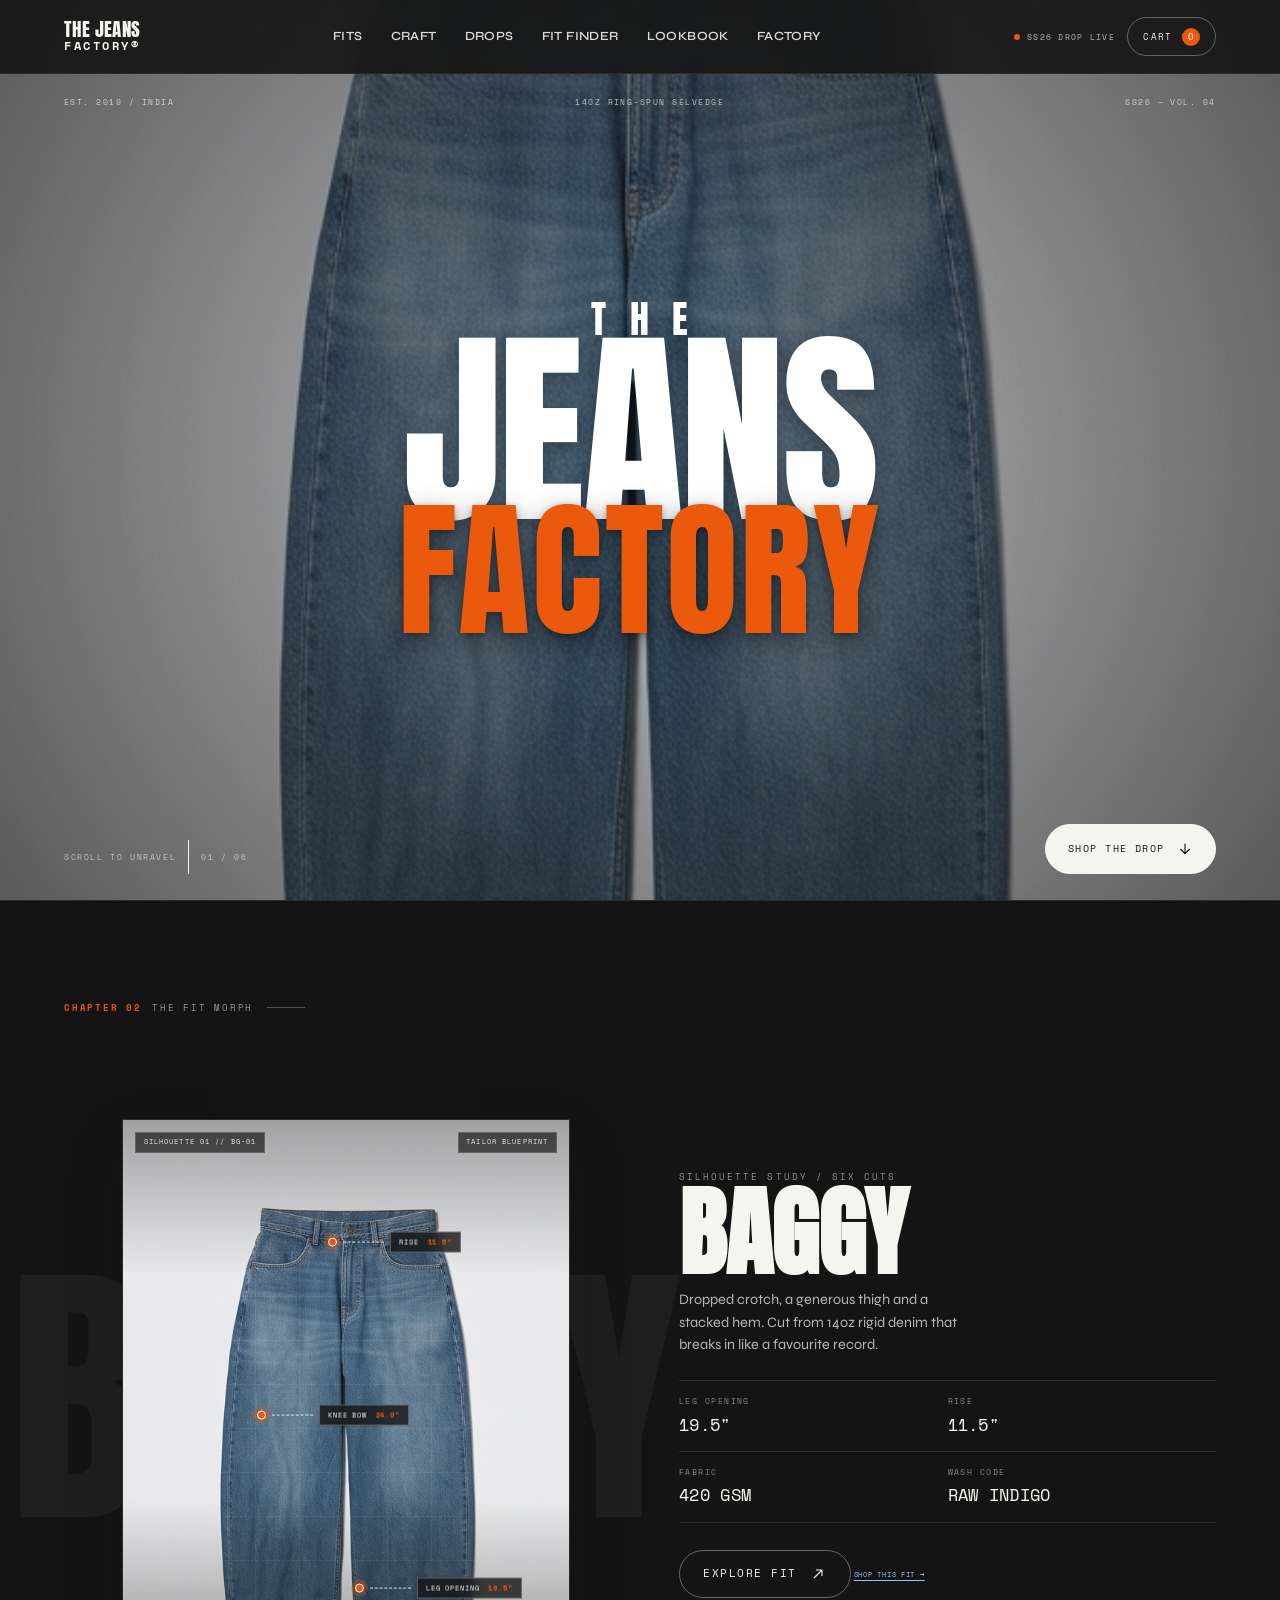
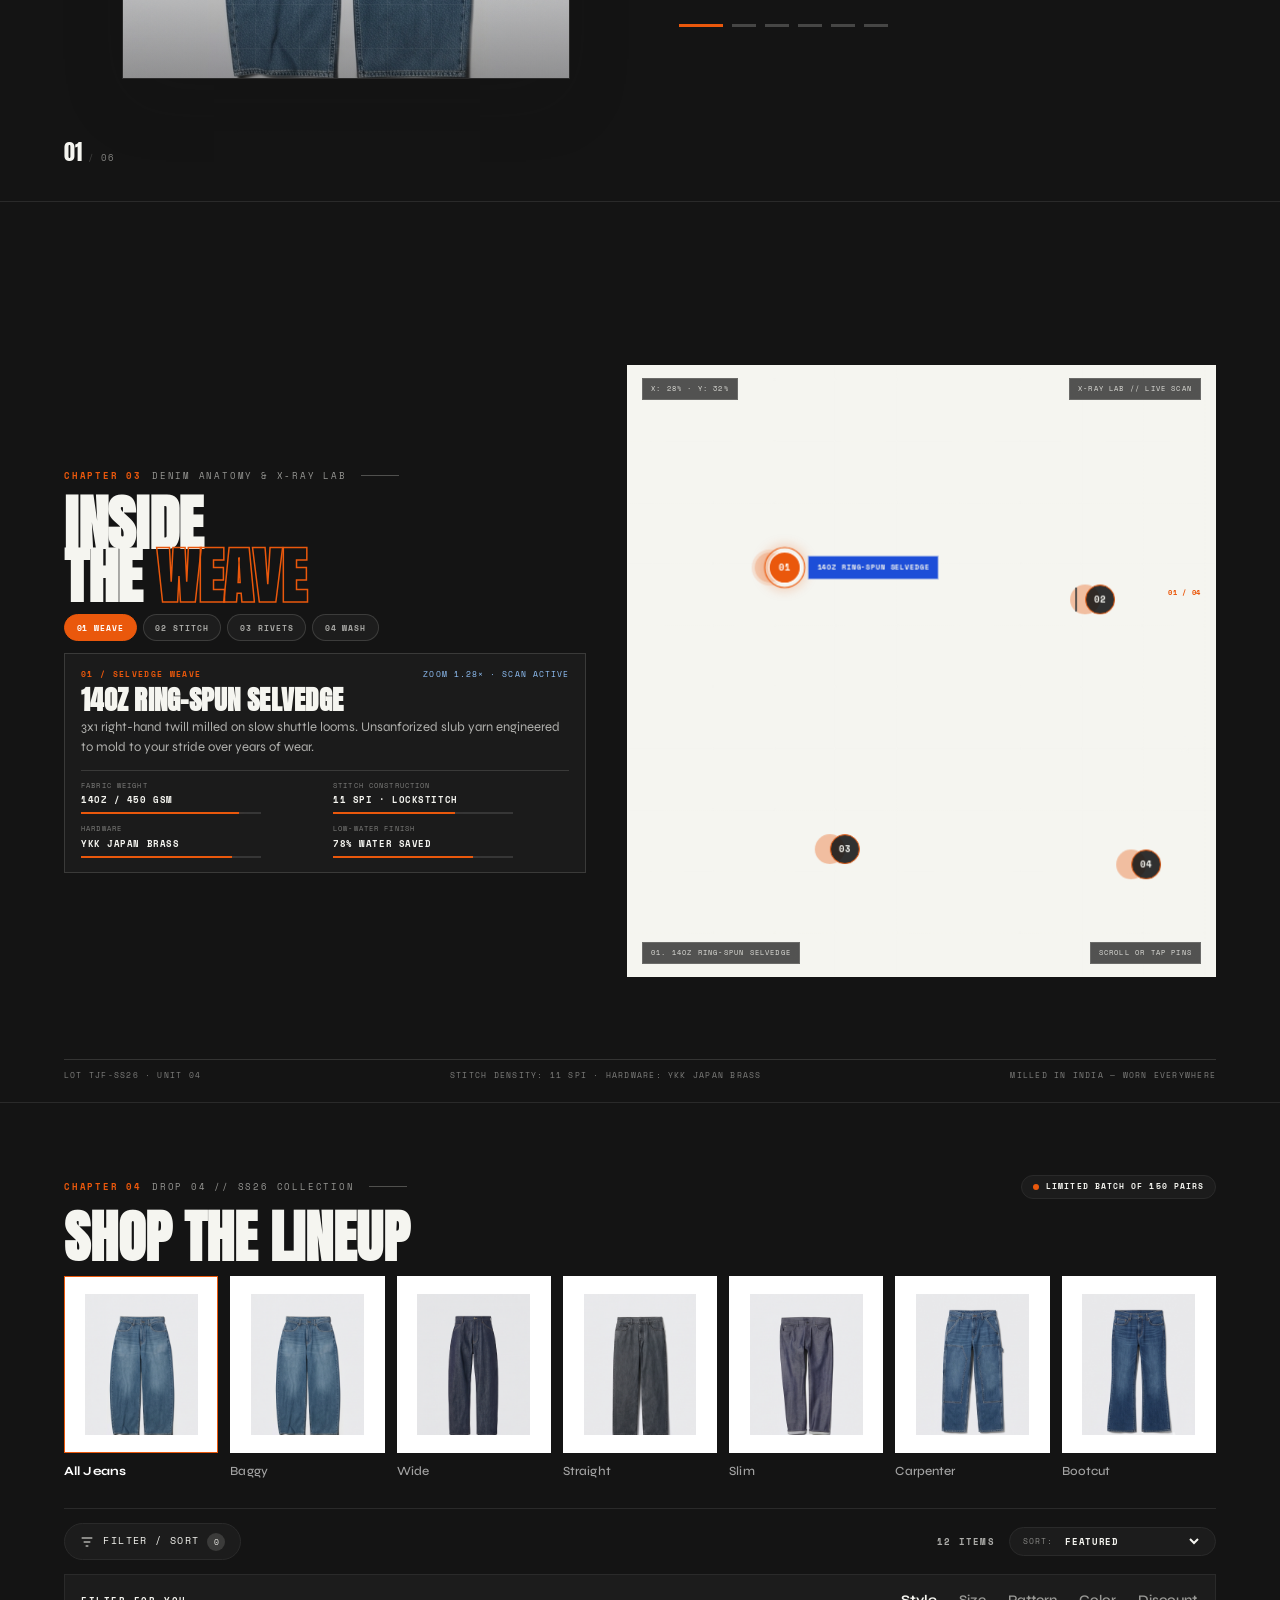
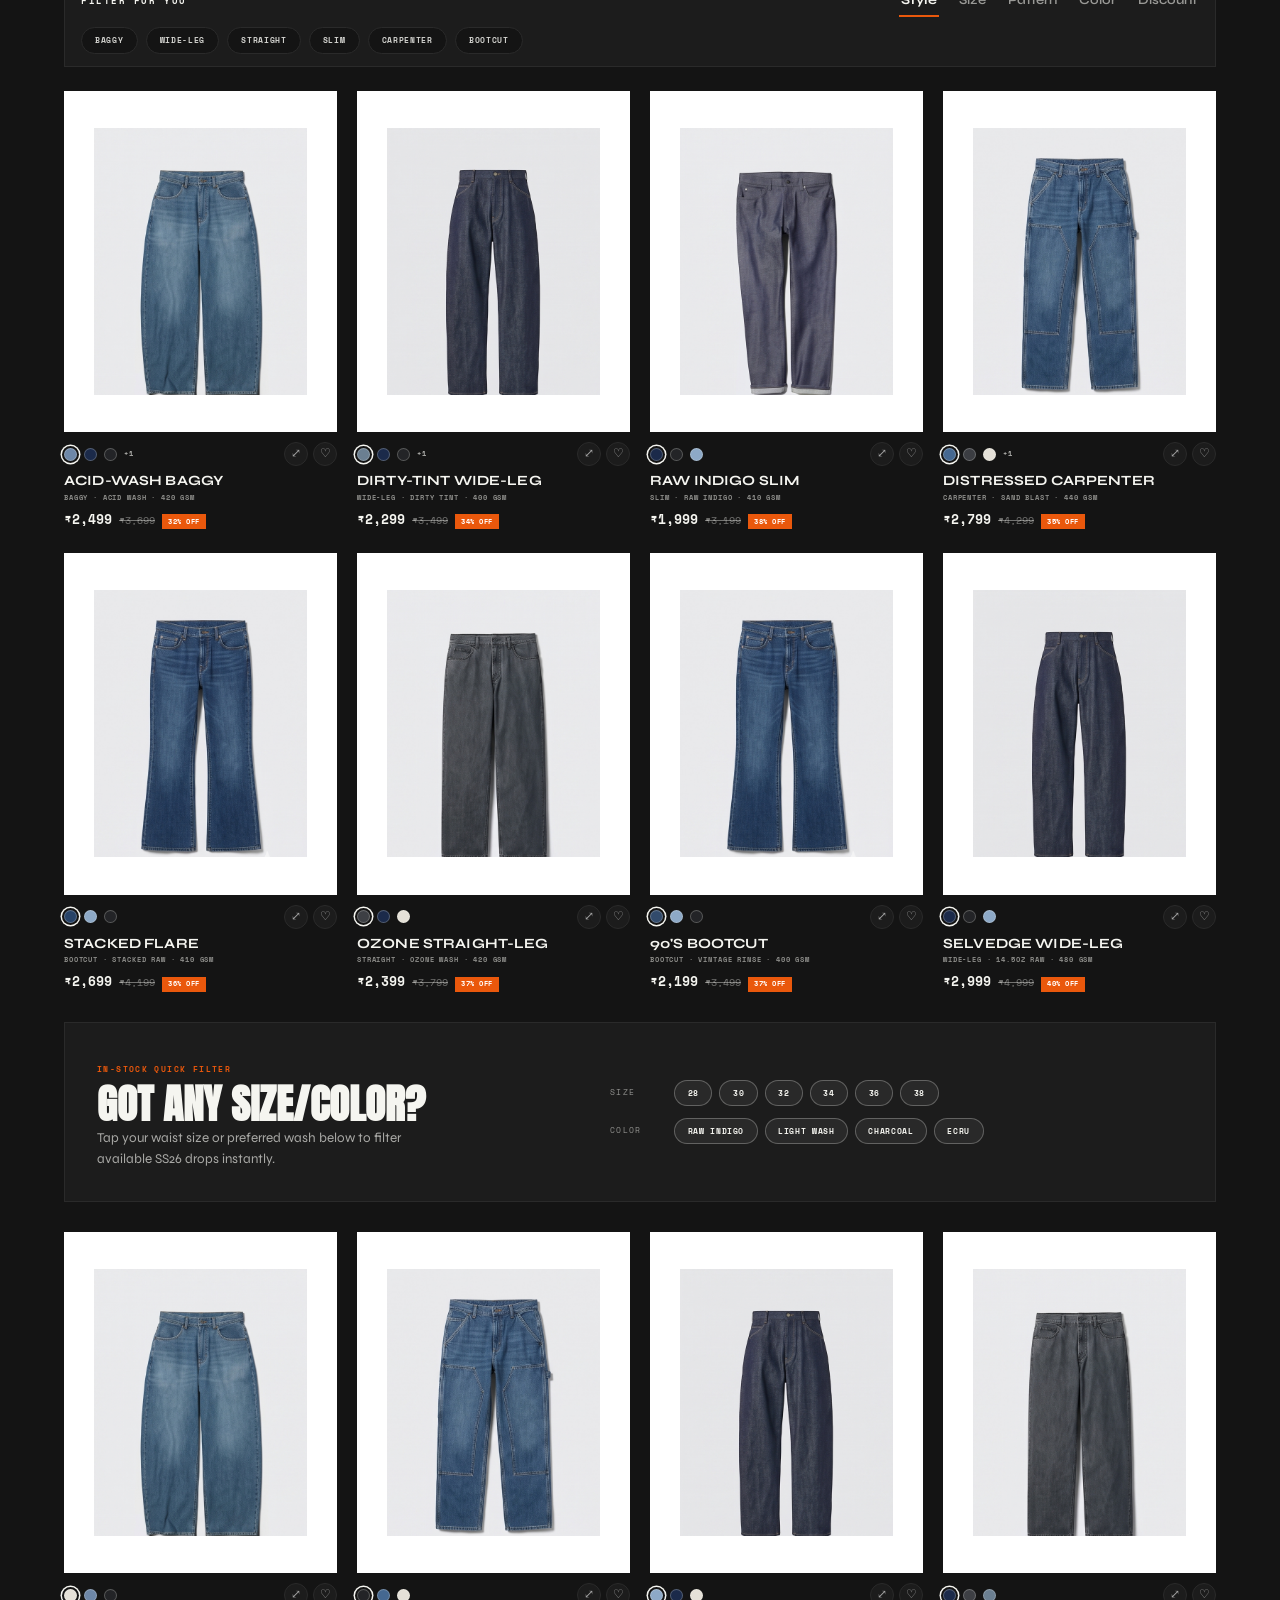
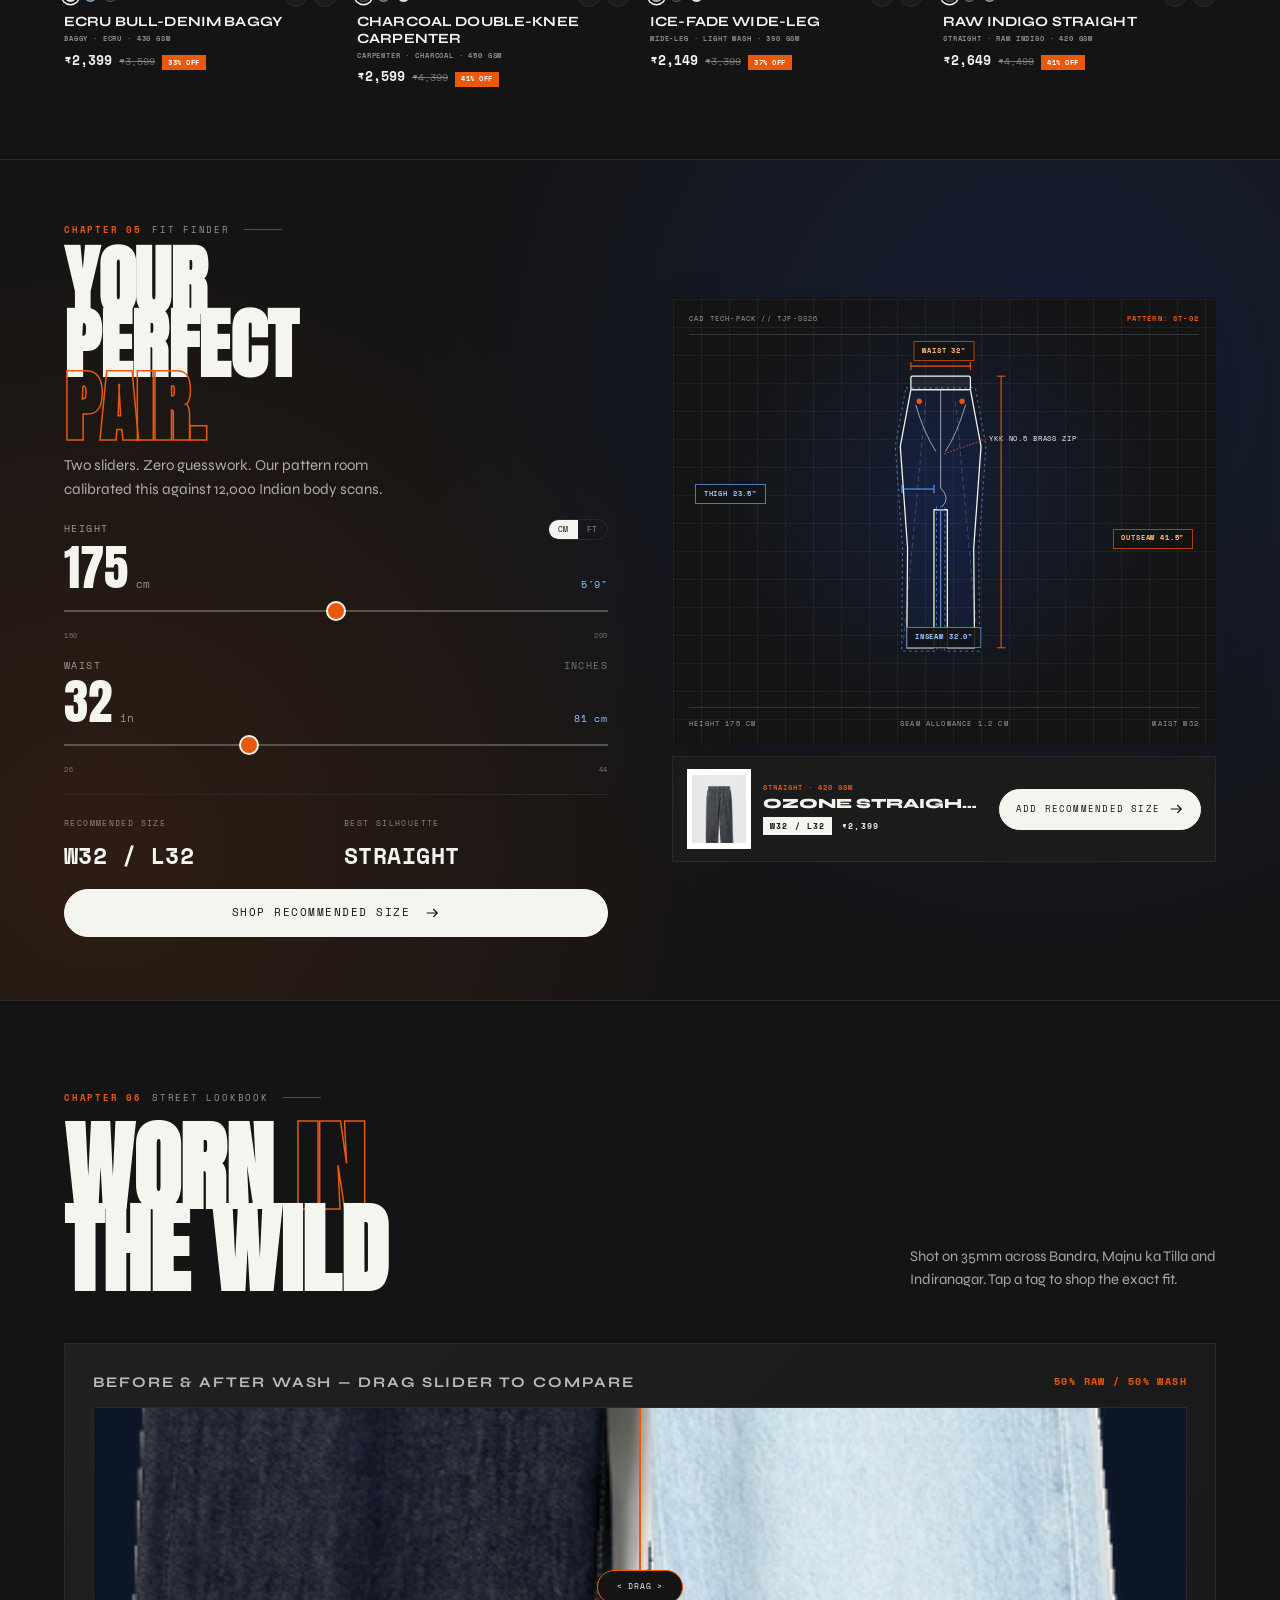
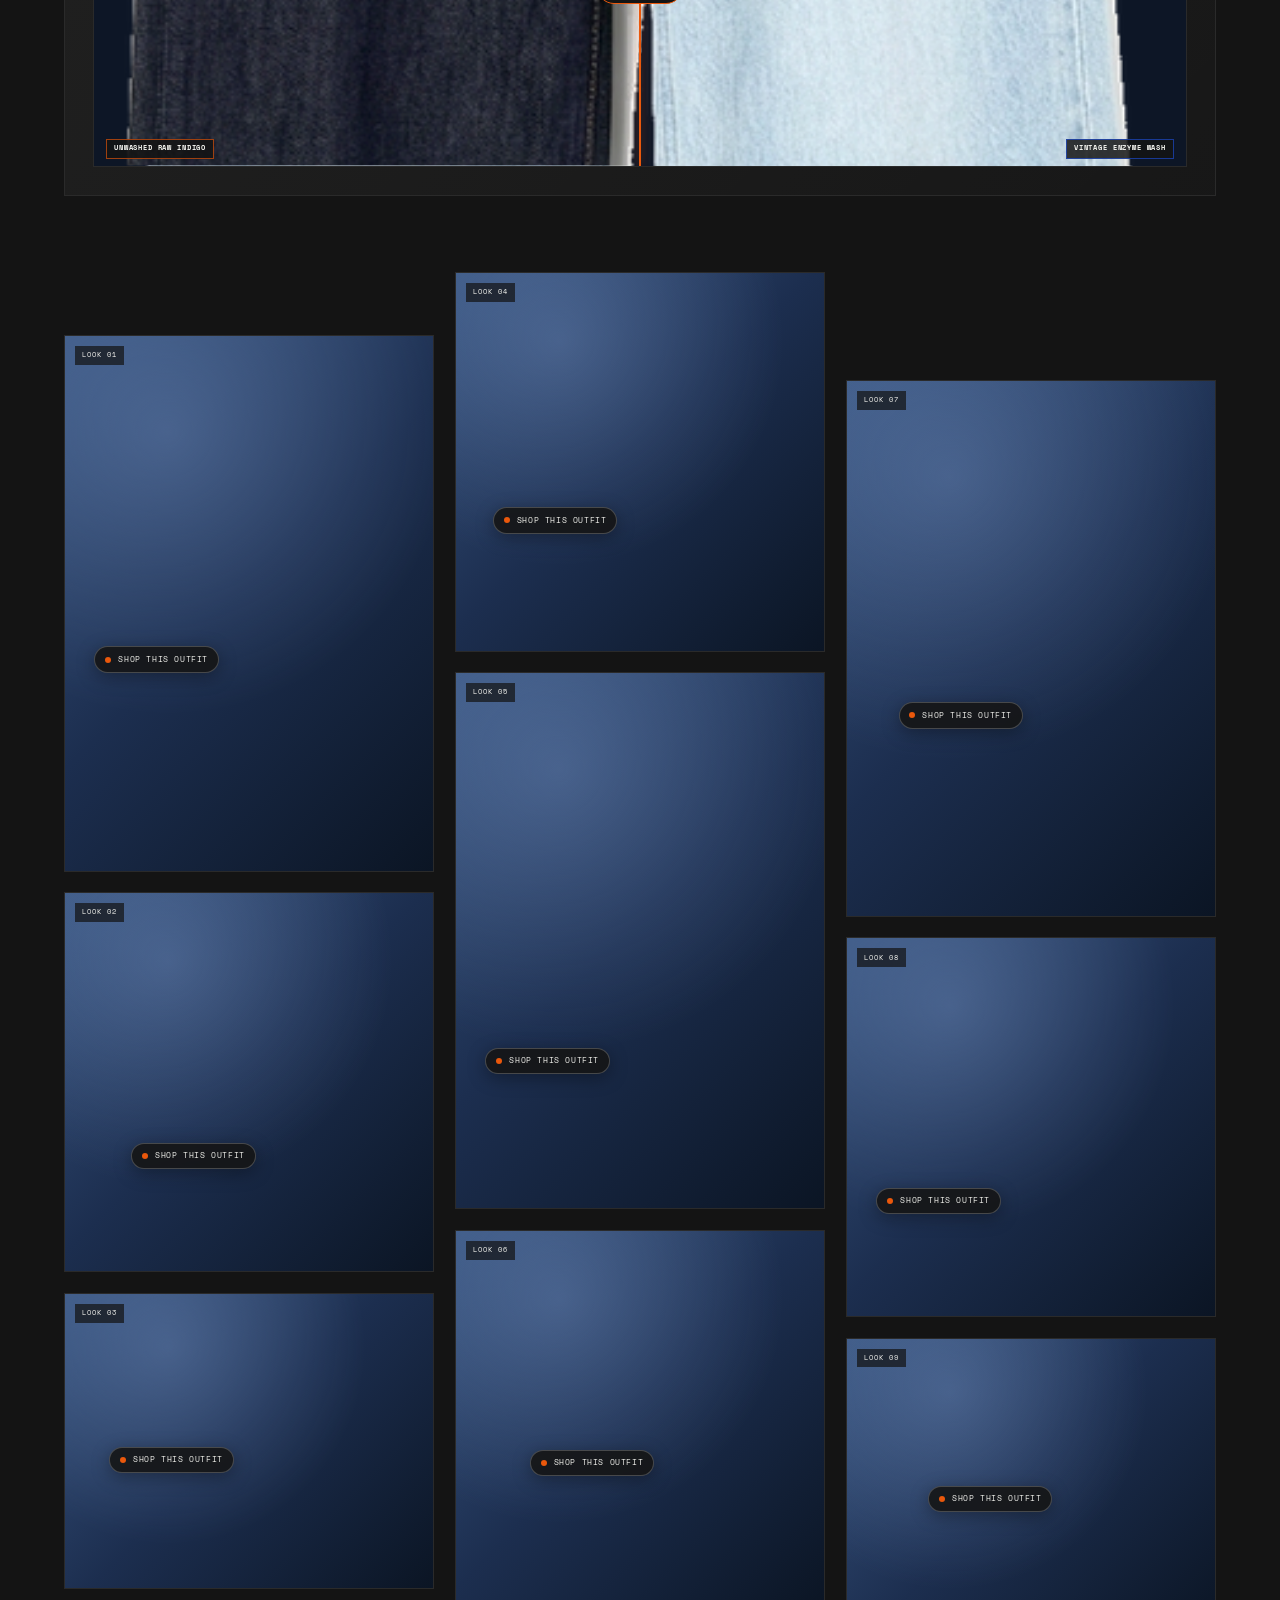
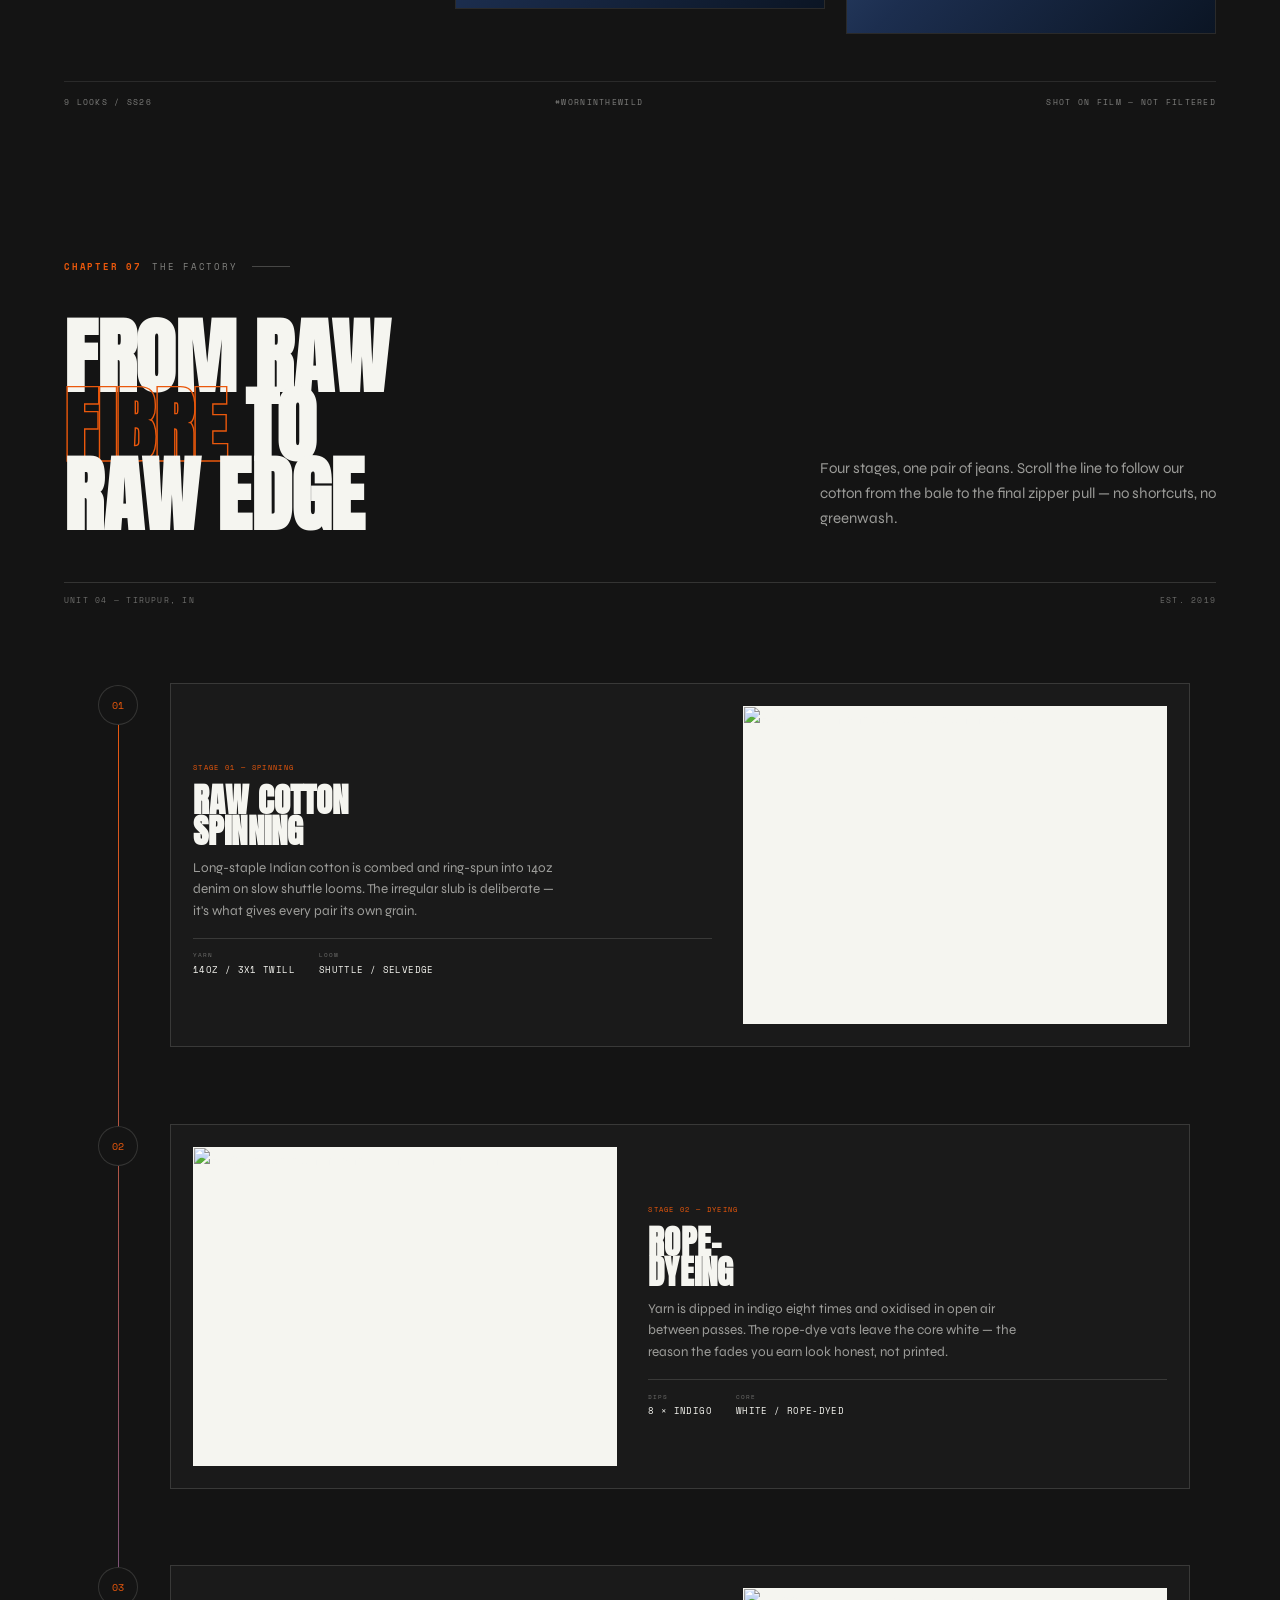
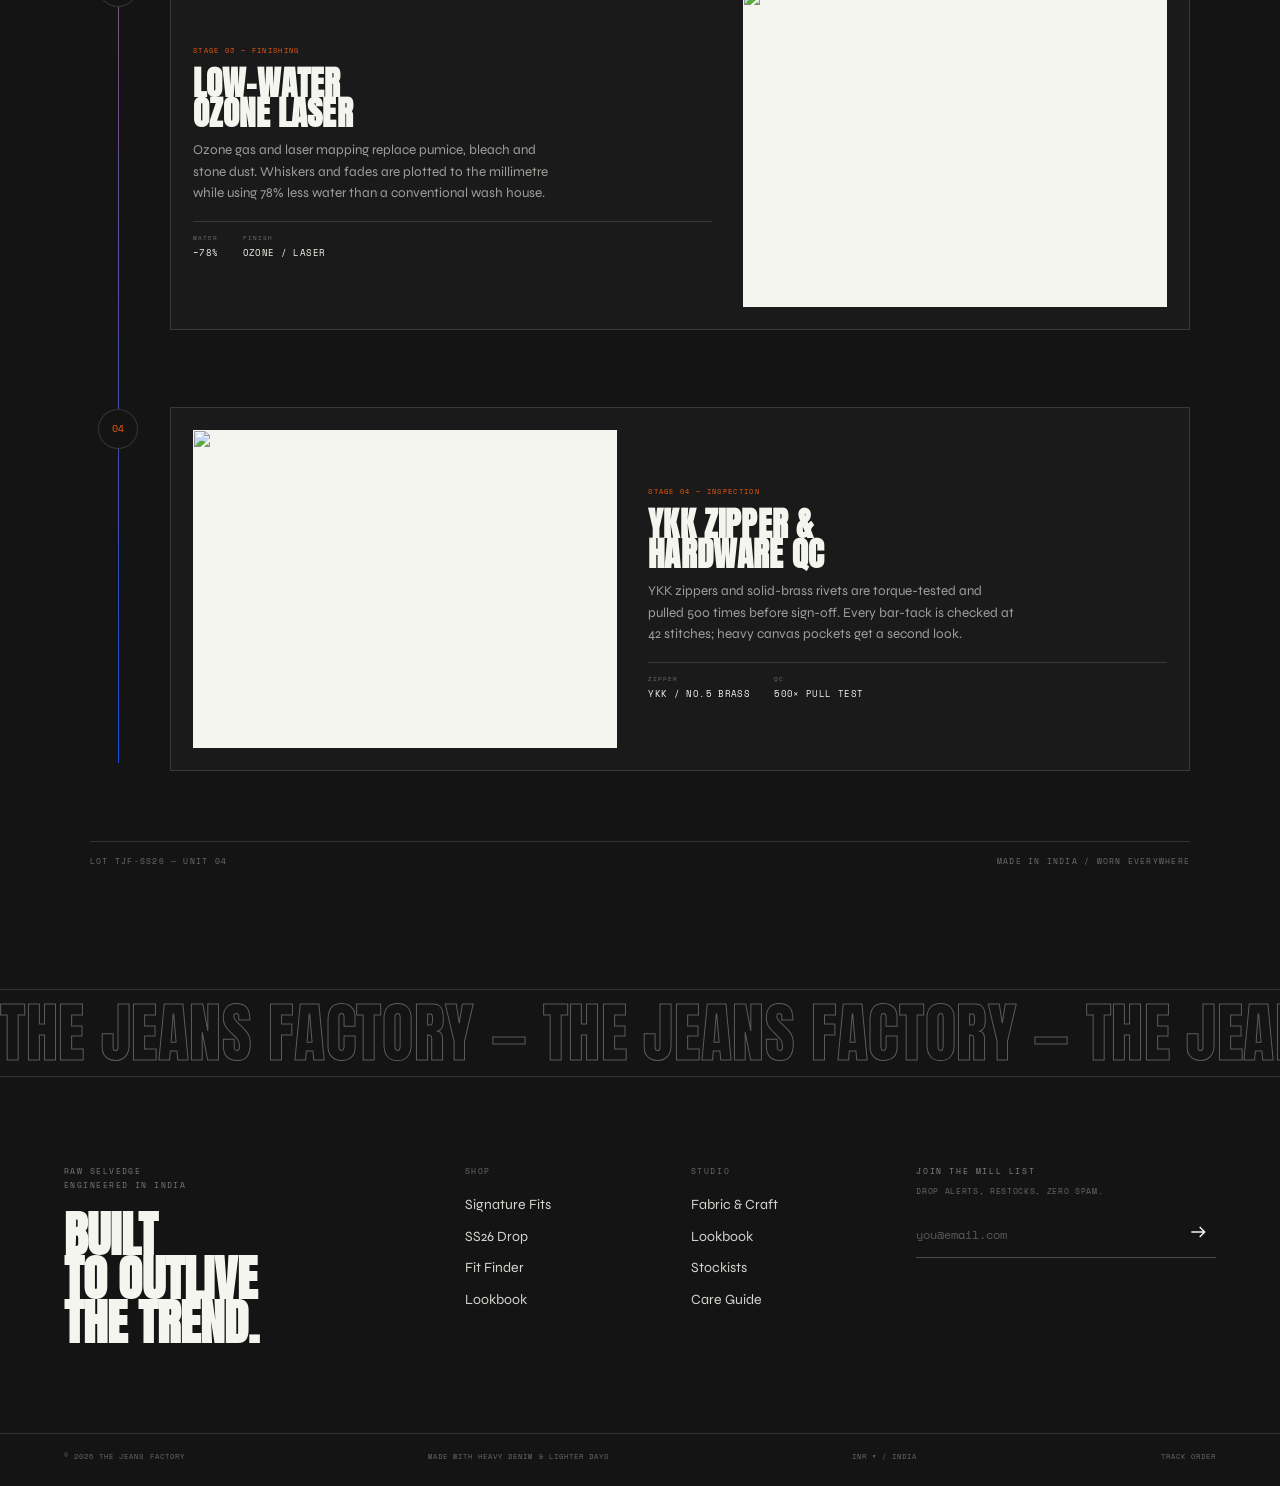
==== commit b41f53d9: "Connect Supabase backend: live inventory, checkout, tracking, and admin panel" ====
--- a/index.html
+++ b/index.html
@@ -13,7 +13,7 @@
   <link rel="preconnect" href="https://fonts.gstatic.com" crossorigin />
   <link href="https://fonts.googleapis.com/css2?family=Anton&family=Syne:wght@400;500;600;700;800&family=Space+Mono:wght@400;700&display=swap" rel="stylesheet" />
 
-  <link rel="stylesheet" href="styles.css?v=9" />
+  <link rel="stylesheet" href="styles.css?v=10" />
 </head>
 <body>
 
@@ -706,6 +706,7 @@
         <span>© 2026 THE JEANS FACTORY</span>
         <span>MADE WITH HEAVY DENIM &amp; LIGHTER DAYS</span>
         <span>INR ₹ / INDIA</span>
+        <a href="track.html">TRACK ORDER</a>
       </div>
     </footer>
   </main>
@@ -822,6 +823,7 @@
                 <span class="mono" id="pd-size-readout">SIZE W32</span>
               </div>
               <div class="pd-sizes" id="pd-sizes"></div>
+              <span id="pd-stock-warning" class="inventory-low-badge" hidden></span>
             </div>
           </div>
         </div>
@@ -969,6 +971,8 @@
   <script src="https://cdn.jsdelivr.net/npm/gsap@3.12.5/dist/ScrollTrigger.min.js"></script>
   <script src="https://cdn.jsdelivr.net/npm/lenis@1.1.14/dist/lenis.min.js"></script>
 
-  <script src="app.js?v=9" defer></script>
+  <script src="https://cdn.jsdelivr.net/npm/@supabase/supabase-js@2" defer></script>
+  <script src="supabase-client.js" defer></script>
+  <script src="app.js?v=10" defer></script>
 </body>
 </html>
--- a/styles.css
+++ b/styles.css
@@ -4072,6 +4072,70 @@
   .checkout-page .pay-badge { display: none; }
 }
 
+/* Supabase inventory and customer operations */
+.inventory-low-badge { display: inline-flex; align-items: center; width: fit-content; padding: 6px 9px; border-radius: 2px; background: #EA580C; color: #fff; font: 700 0.56rem/1 var(--font-mono); letter-spacing: 0.08em; }
+.inventory-low-badge[hidden] { display: none; }
+.drop-media { position: relative; }
+.drop-media > .inventory-low-badge { position: absolute; z-index: 2; left: 10px; bottom: 10px; }
+.checkout-feedback { display: block; min-height: 1em; margin-top: 6px; color: #EA580C; font: 0.55rem/1.5 var(--font-mono); }
+.coupon-entry { display: flex; gap: 8px; }
+.coupon-entry input { flex: 1; min-width: 0; }
+.coupon-entry .btn-outline { padding: 0.8rem 1rem; }
+.track-order-success { display: block; margin: 18px auto 0; color: #EA580C; font: 700 0.65rem var(--font-mono); letter-spacing: 0.1em; text-align: center; }
+
+.cloud-page { min-height: 100vh; background: #141414; color: #f5f5f0; }
+.cloud-header, .cloud-footer { display: flex; justify-content: space-between; align-items: center; gap: 20px; padding: 22px clamp(20px, 5vw, 72px); border-bottom: 1px solid rgba(245,245,240,.12); }
+.cloud-header > a:last-child, .cloud-footer a { color: #EA580C; font: 700 0.62rem var(--font-mono); letter-spacing: .1em; }
+.cloud-main { width: min(720px, calc(100% - 40px)); margin: clamp(52px, 9vw, 120px) auto; }
+.cloud-kicker { color: #EA580C; font-size: .65rem; letter-spacing: .16em; }
+.cloud-main h1 { margin: 18px 0; font: 400 clamp(3.8rem, 11vw, 8rem)/.86 var(--font-display); letter-spacing: -.03em; }
+.cloud-main h1 span { color: #EA580C; }
+.cloud-intro { max-width: 48ch; color: rgba(245,245,240,.68); line-height: 1.6; }
+.cloud-form { display: grid; gap: 10px; max-width: 460px; margin-top: 38px; }
+.cloud-form label { margin-top: 12px; color: rgba(245,245,240,.7); font-size: .62rem; letter-spacing: .1em; }
+.cloud-form input, .admin-stock-row input, .admin-order select { min-width: 0; padding: 14px; border: 1px solid rgba(245,245,240,.18); border-radius: 4px; background: #1c1c1c; color: #f5f5f0; font: .85rem var(--font-mono); }
+.cloud-form .btn-solid { margin-top: 10px; }
+.cloud-message { min-height: 1.3em; color: #EA580C; font: .65rem/1.5 var(--font-mono); }
+.track-result, .admin-panel { margin-top: 36px; padding: clamp(18px, 4vw, 32px); border: 1px solid rgba(245,245,240,.14); background: #191919; }
+.track-order-head, .admin-toolbar { display: flex; justify-content: space-between; align-items: center; gap: 18px; }
+.track-order-head h2 { margin: 8px 0 0; font: 700 clamp(1.4rem, 4vw, 2.5rem) var(--font-mono); }
+.status-chip { padding: 8px 10px; border: 1px solid #EA580C; color: #EA580C; font: 700 .58rem var(--font-mono); }
+.status-timeline { display: grid; grid-template-columns: repeat(4, 1fr); gap: 8px; list-style: none; padding: 30px 0; }
+.status-timeline li { display: grid; gap: 10px; color: rgba(245,245,240,.35); font-size: .55rem; }
+.status-timeline li.is-done { color: #f5f5f0; }
+.timeline-dot { width: 13px; height: 13px; border: 1px solid rgba(245,245,240,.35); border-radius: 50%; }
+.is-done .timeline-dot { border-color: #EA580C; background: #EA580C; box-shadow: 0 0 14px rgba(234,88,12,.4); }
+.track-items { border-top: 1px solid rgba(245,245,240,.12); padding-top: 20px; }
+.track-items h3, .admin-panel h2 { font: 700 .7rem var(--font-mono); letter-spacing: .1em; }
+.track-item { display: flex; justify-content: space-between; gap: 12px; padding: 12px 0; border-bottom: 1px solid rgba(245,245,240,.08); font-size: .8rem; }
+.track-payment { color: rgba(245,245,240,.5); font-size: .58rem; }
+.cloud-footer { border-top: 1px solid rgba(245,245,240,.12); border-bottom: 0; color: rgba(245,245,240,.45); font-size: .58rem; letter-spacing: .1em; }
+.admin-main { width: min(1100px, calc(100% - 40px)); }
+.admin-toolbar { margin: 44px 0 14px; }
+.admin-toolbar p { color: #EA580C; font: .65rem var(--font-mono); letter-spacing: .1em; }
+.admin-order { display: grid; grid-template-columns: 1fr auto; gap: 18px; align-items: center; padding: 18px 0; border-bottom: 1px solid rgba(245,245,240,.1); }
+.admin-order-meta { display: grid; gap: 6px; color: rgba(245,245,240,.62); font-size: .72rem; }
+.admin-order-meta strong { color: #EA580C; font: 700 .75rem var(--font-mono); }
+.admin-order-selects { display: flex; gap: 12px; }
+.admin-order-selects label, .stock-fields label { display: grid; gap: 6px; color: rgba(245,245,240,.52); font-size: .52rem; }
+.admin-order select { padding: 9px; font-size: .65rem; }
+.admin-stock-row { display: flex; align-items: center; gap: 18px; padding: 16px 0; border-bottom: 1px solid rgba(245,245,240,.1); }
+.admin-stock-row > strong { min-width: 180px; font-size: .8rem; }
+.stock-fields { display: flex; gap: 8px; flex: 1; }
+.admin-stock-row input { width: 62px; padding: 8px; font-size: .65rem; }
+.admin-stock-row .btn-outline { padding: 10px; white-space: nowrap; }
+.cloud-error { color: #ff8a50; font: .7rem/1.5 var(--font-mono); }
+@media (max-width: 680px) {
+  .cloud-header, .cloud-footer { padding: 18px 20px; }
+  .cloud-main { margin: 54px auto; }
+  .status-timeline { gap: 3px; }
+  .status-timeline li { font-size: .45rem; }
+  .admin-order { grid-template-columns: 1fr; }
+  .admin-stock-row { align-items: flex-start; flex-direction: column; gap: 12px; }
+  .stock-fields { width: 100%; justify-content: space-between; }
+  .admin-stock-row input { width: 52px; }
+}
+
 
 /* Pure-white studio image boxes for Chapter 04 product artwork. */
 .fit-carousel-frame,
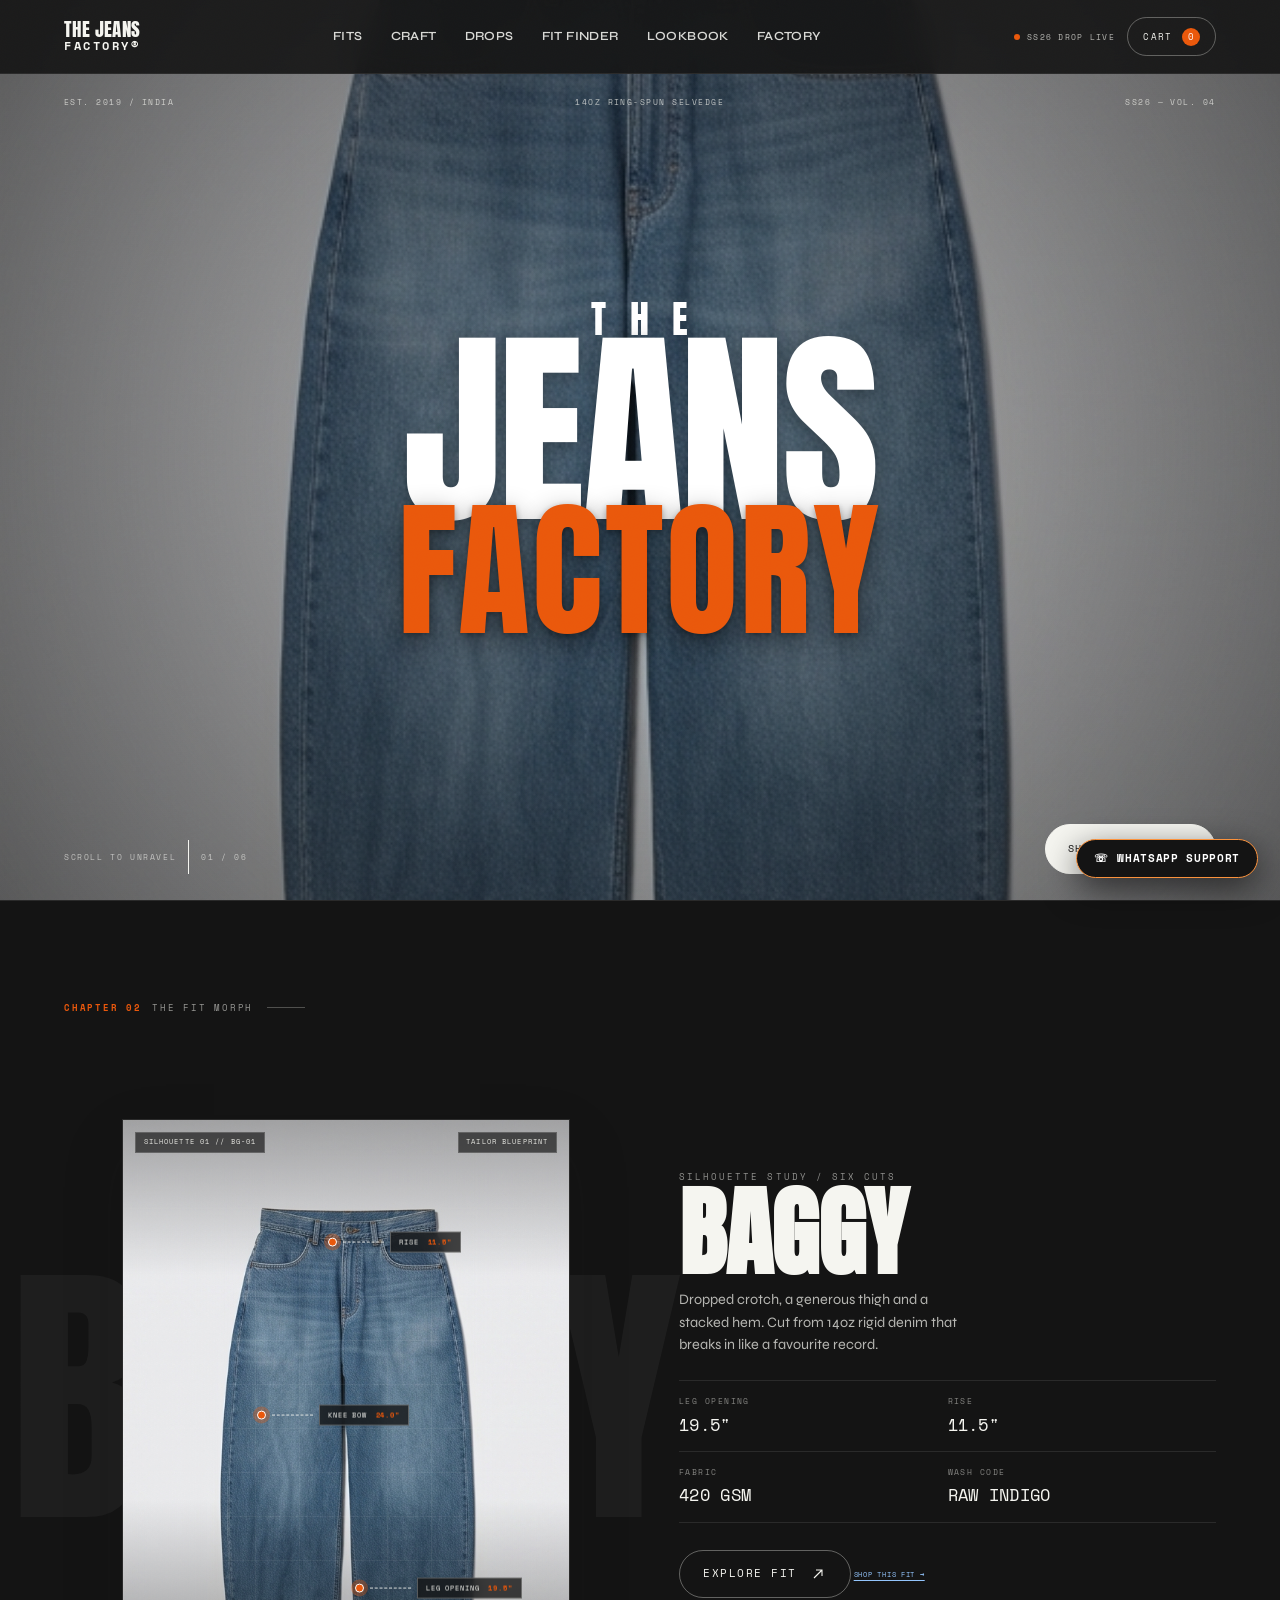
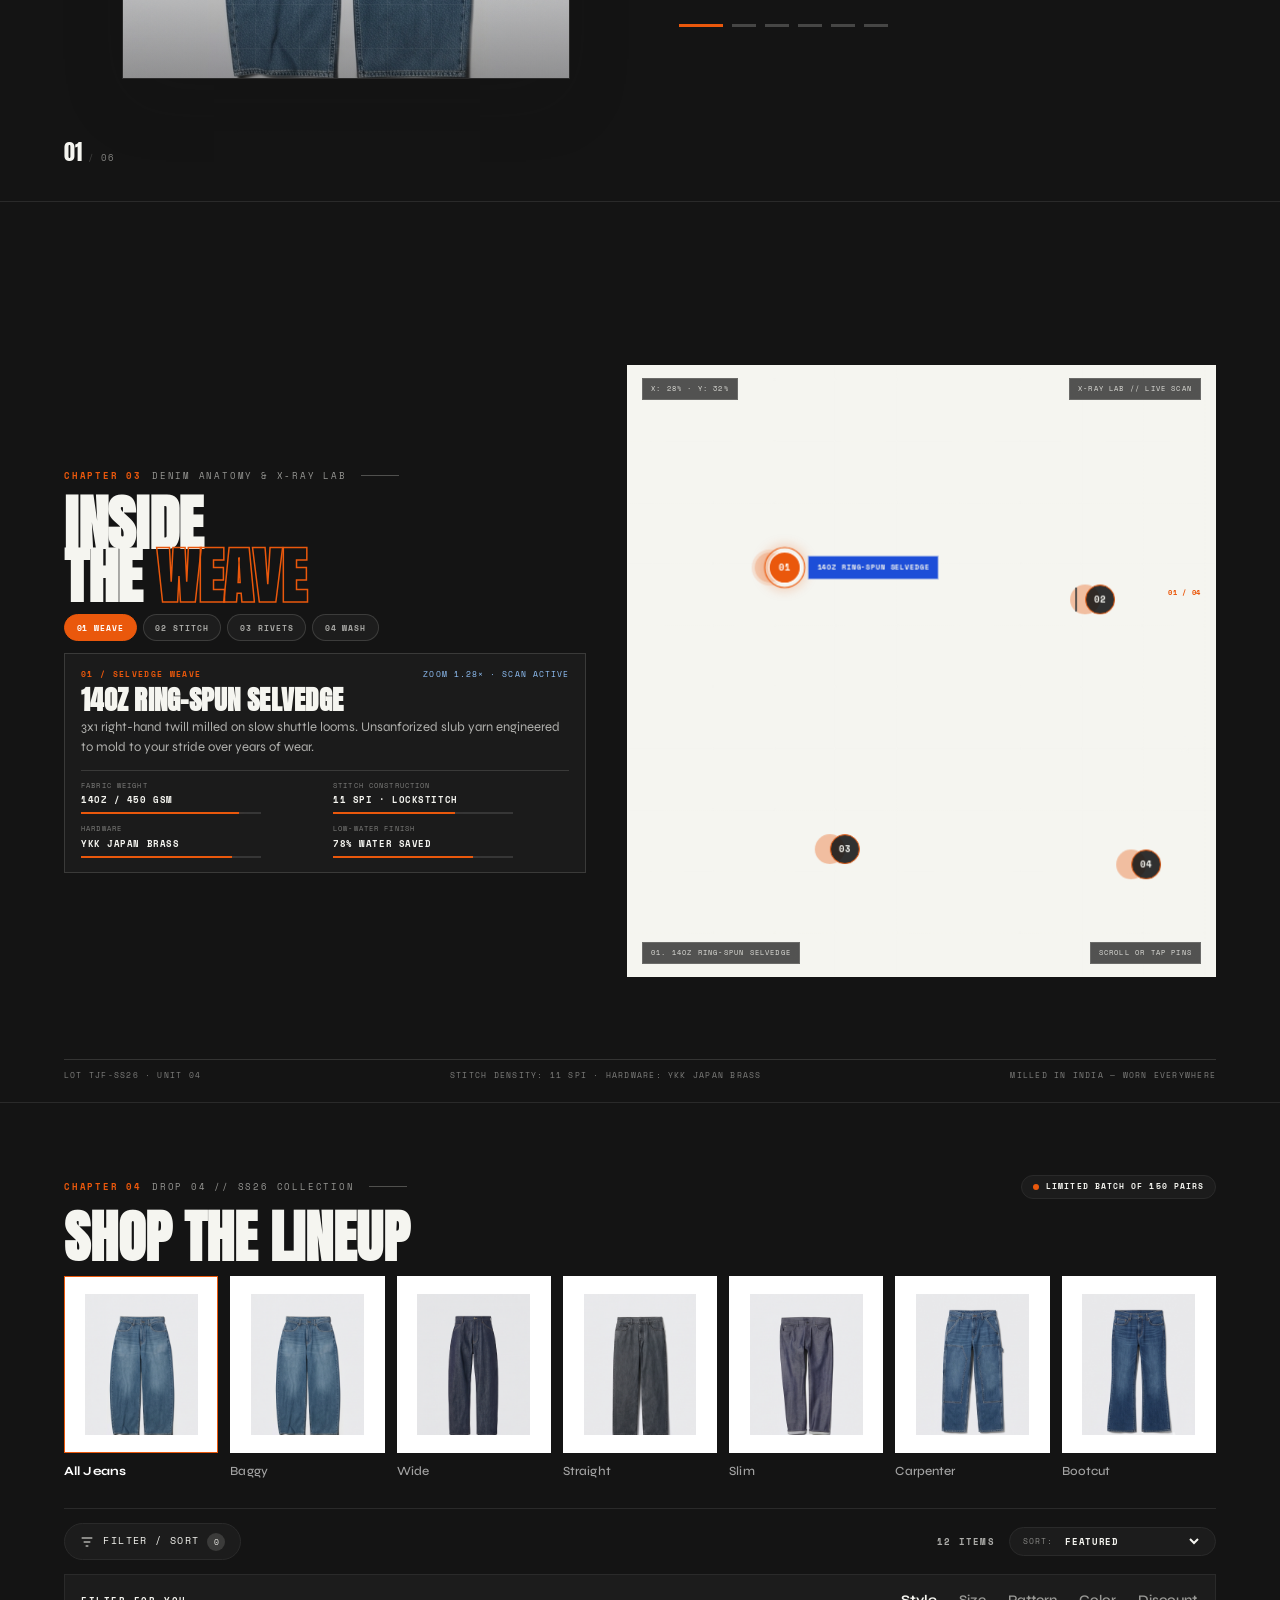
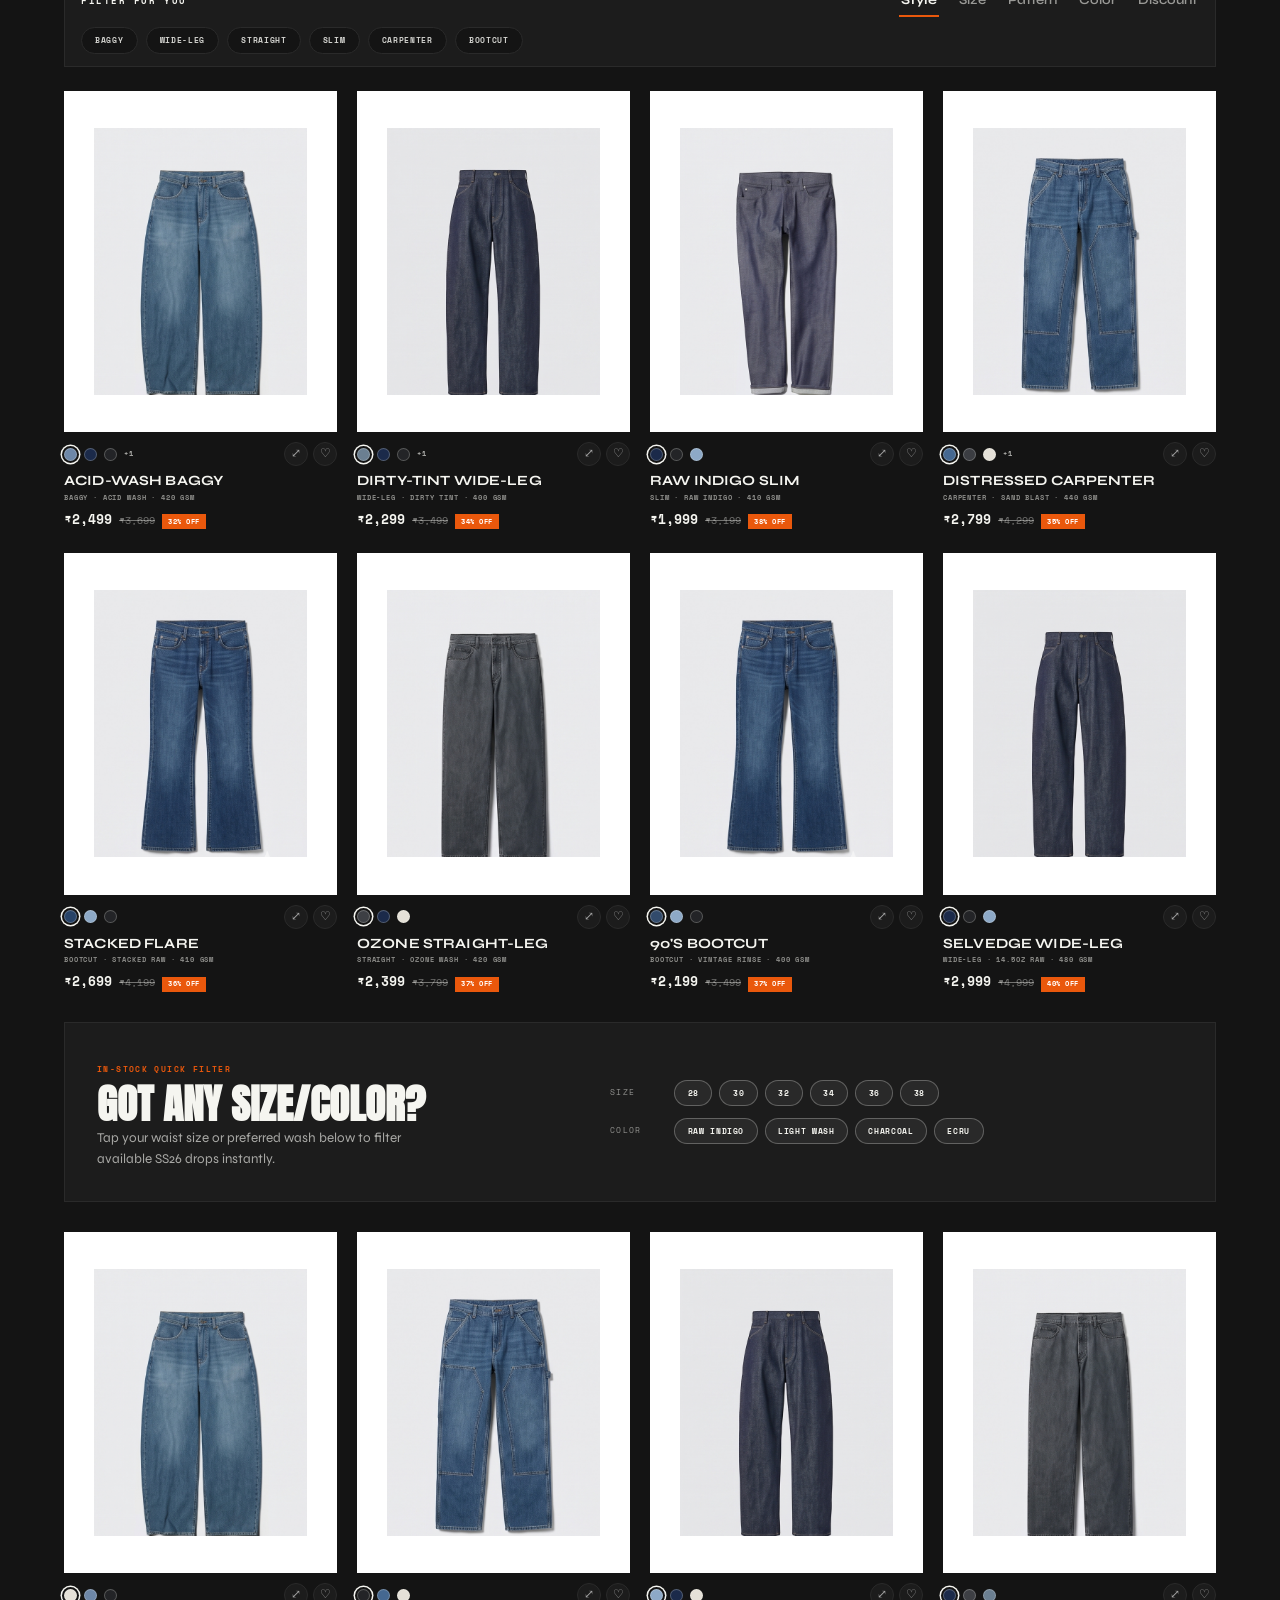
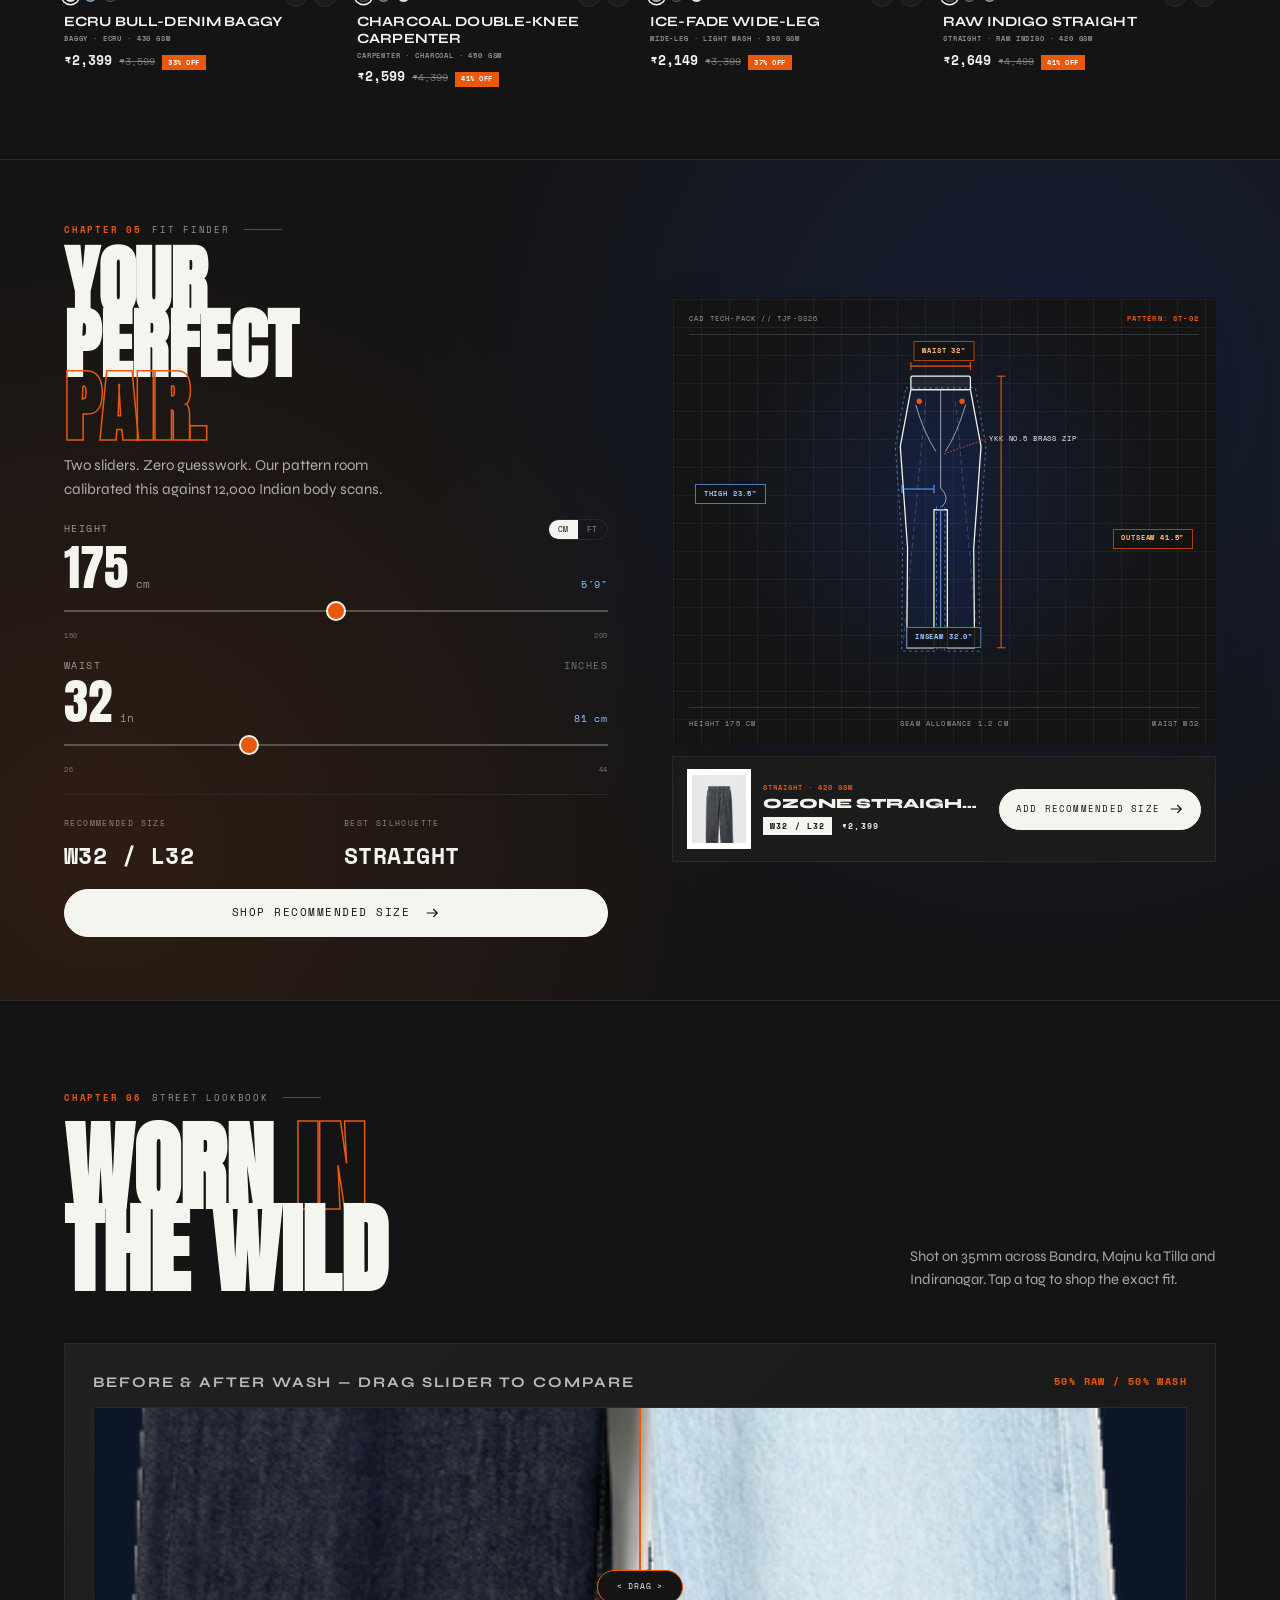
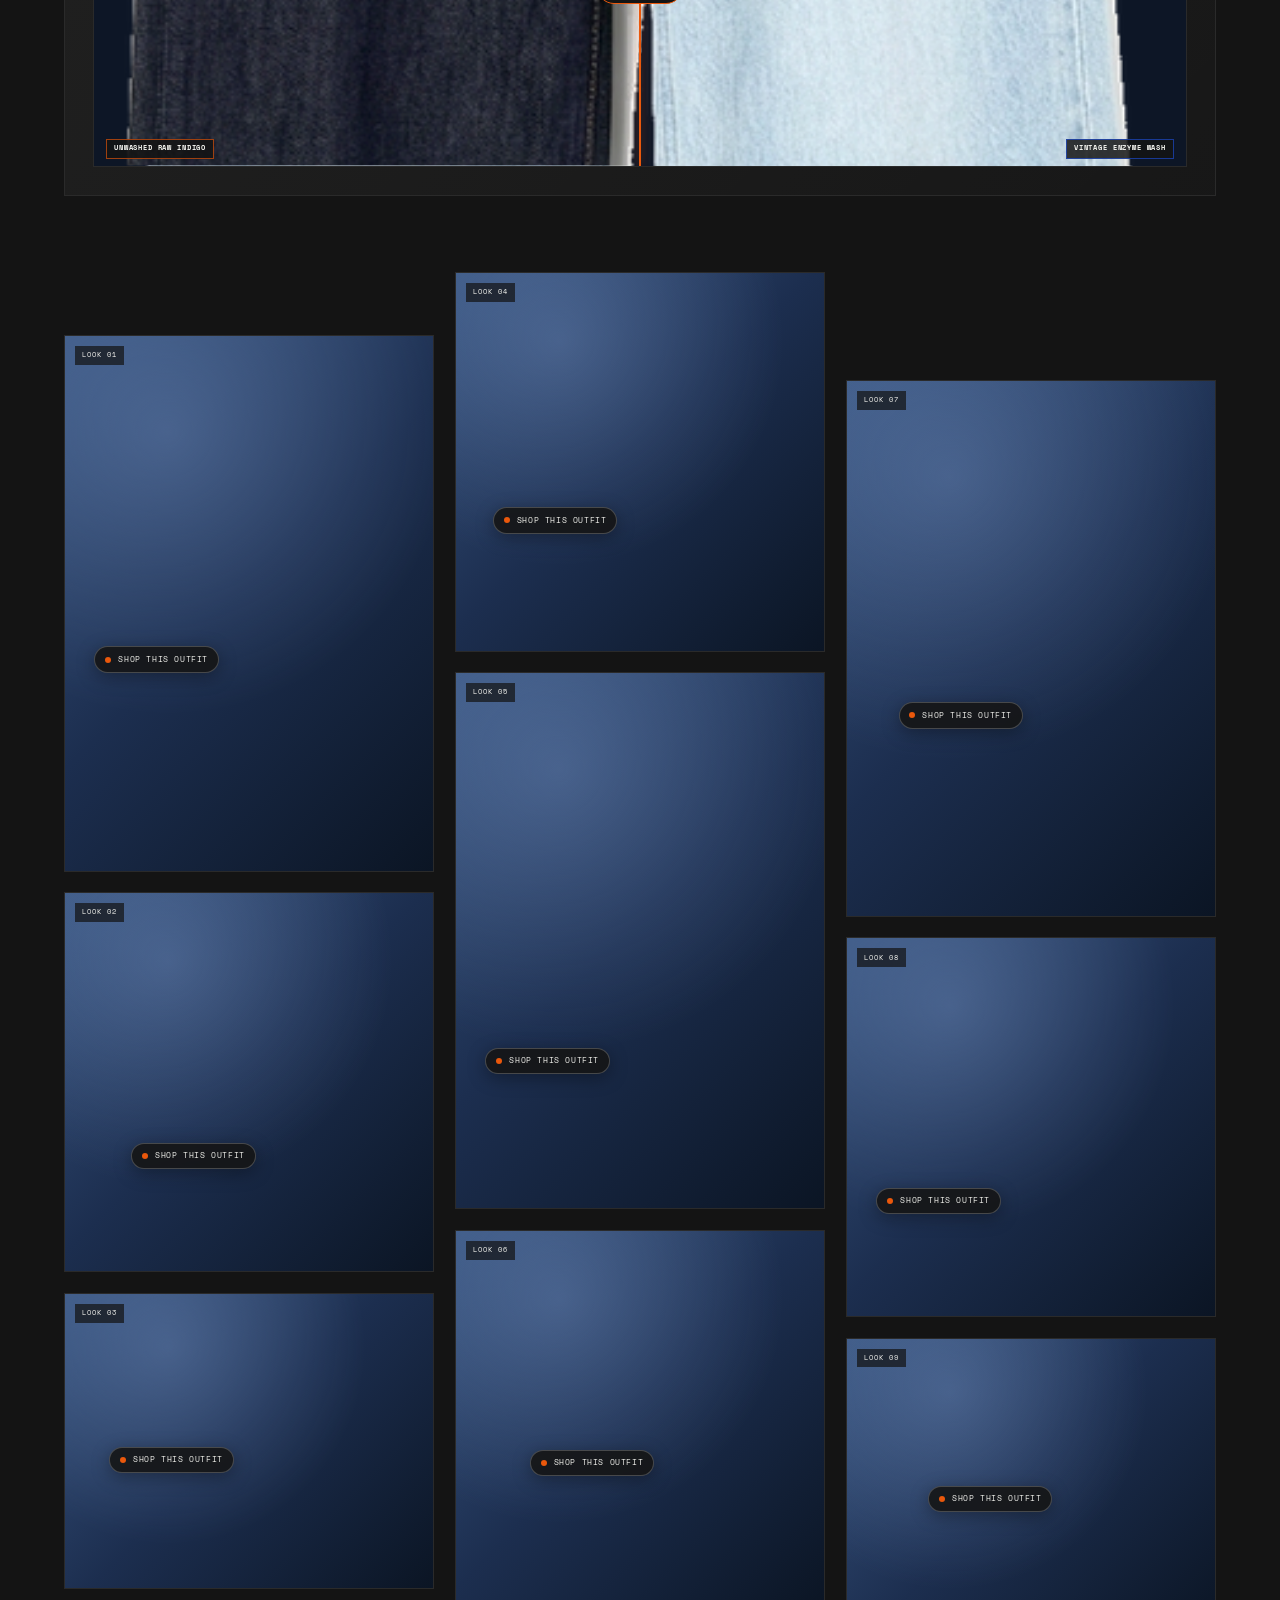
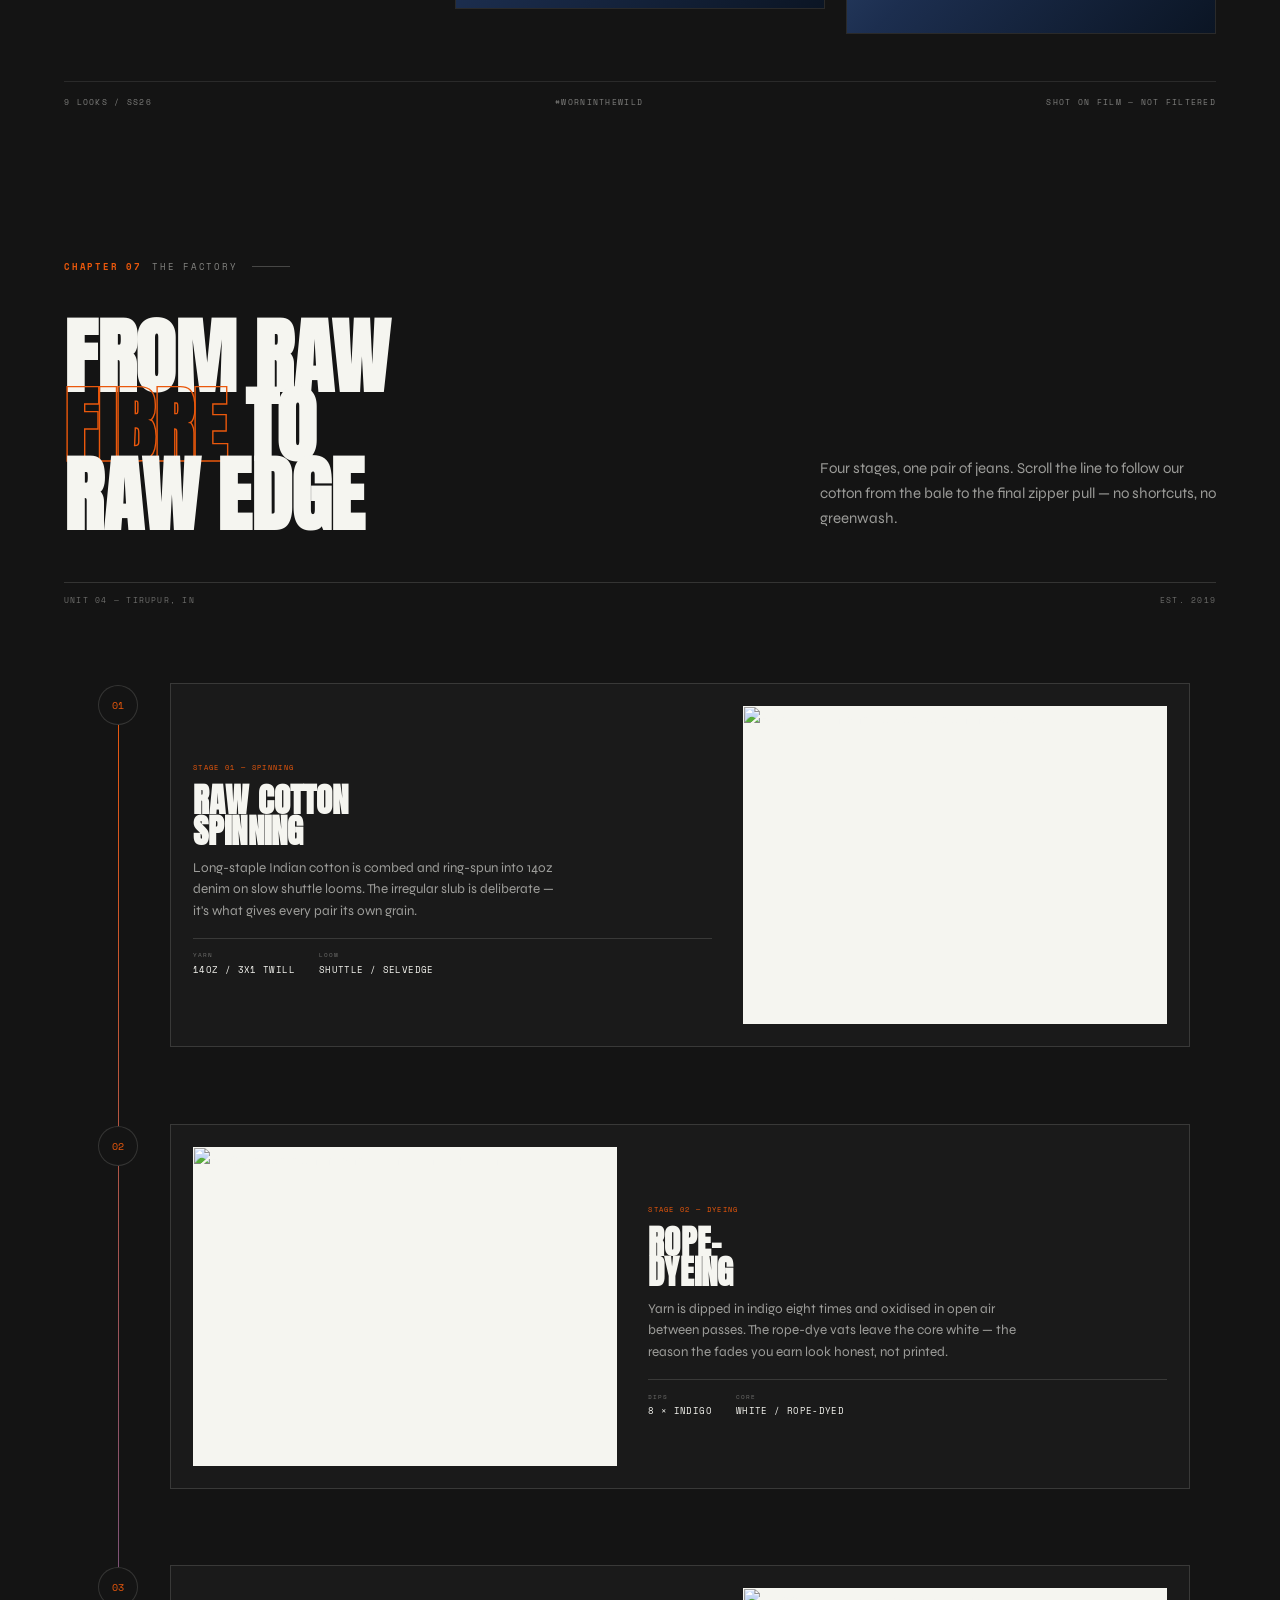
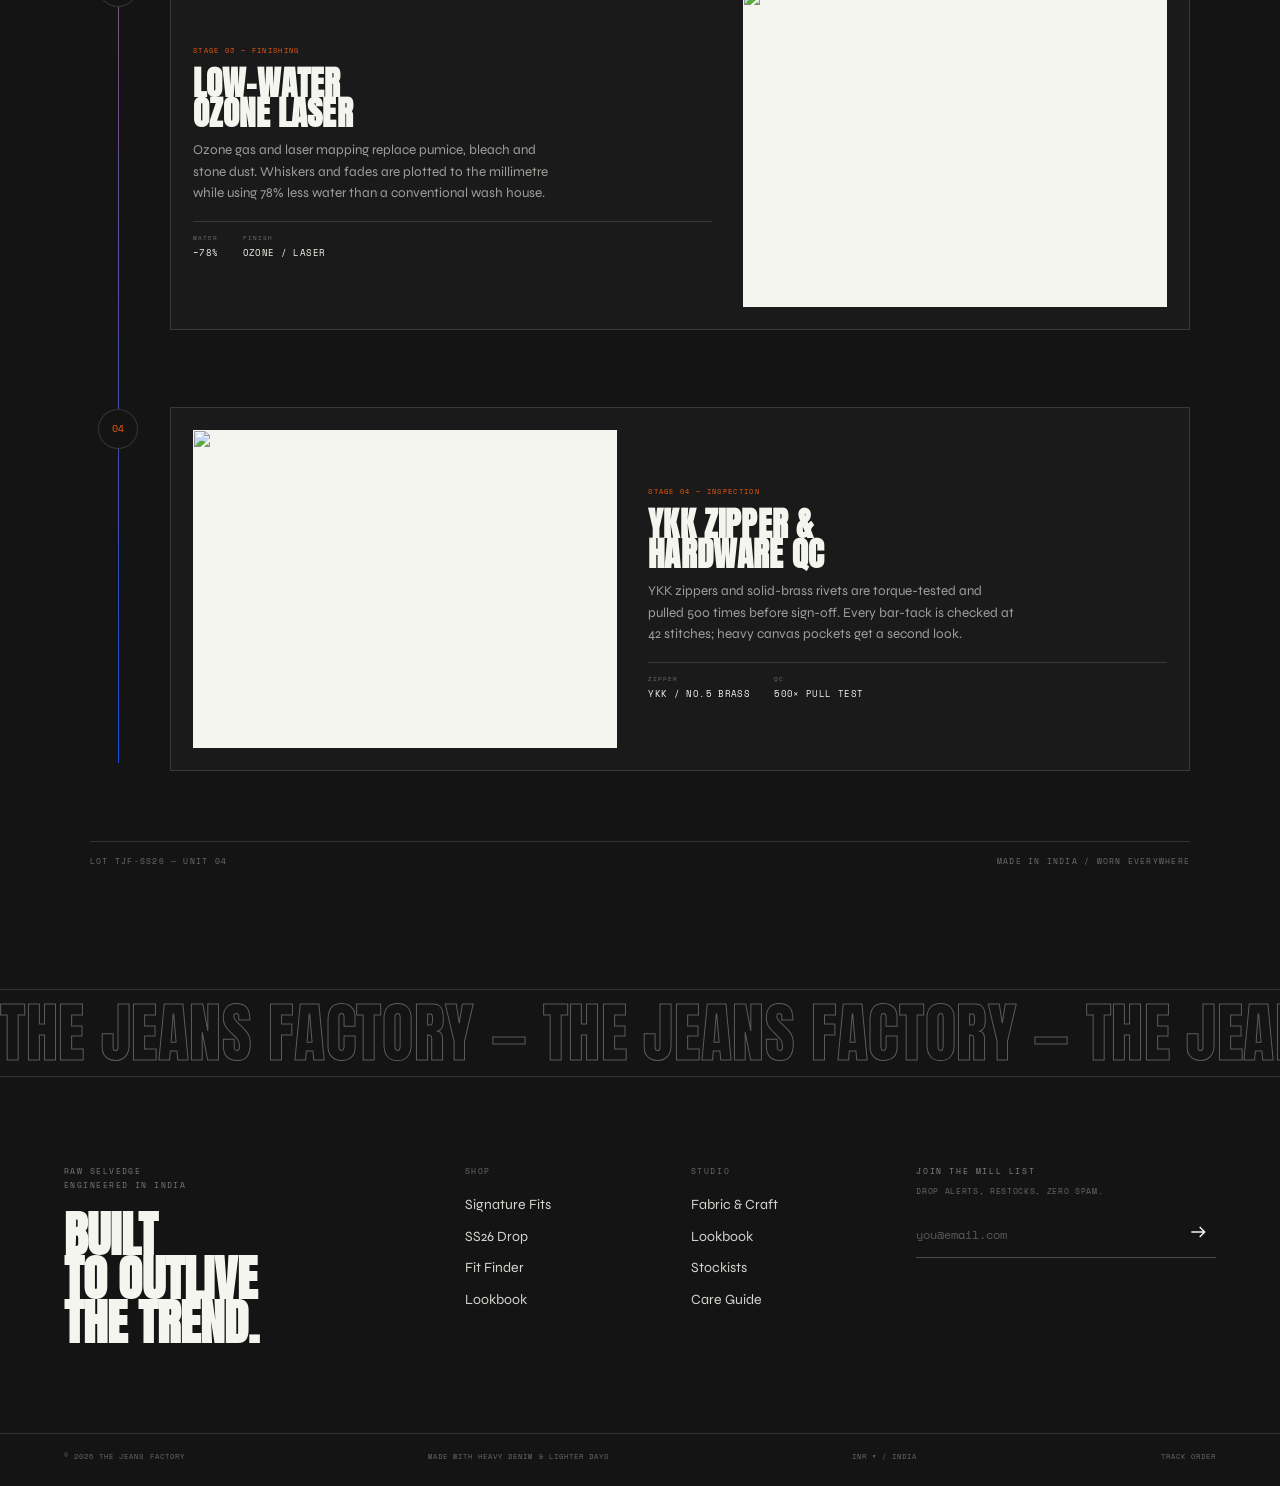
==== commit f932beca: "Add WhatsApp invoice, verified reviews with fit meter, restock alerts, and drop countdown" ====
--- a/index.html
+++ b/index.html
@@ -13,9 +13,10 @@
   <link rel="preconnect" href="https://fonts.gstatic.com" crossorigin />
   <link href="https://fonts.googleapis.com/css2?family=Anton&family=Syne:wght@400;500;600;700;800&family=Space+Mono:wght@400;700&display=swap" rel="stylesheet" />
 
-  <link rel="stylesheet" href="styles.css?v=10" />
+  <link rel="stylesheet" href="styles.css?v=14" />
 </head>
 <body>
+  <div id="drop-countdown-bar" class="tjf-drop-bar mono" hidden aria-live="polite"><strong data-drop-label>NEXT DROP</strong><span>DROP OPENS IN</span><b data-drop-clock>00 : 00 : 00 : 00</b></div>
 
   <!-- ============================================================
        PRELOADER (CSS auto-dismiss fallback included)
@@ -763,6 +764,7 @@
             <h2 id="pd-name"></h2>
             <div class="pd-price-row">
               <span class="pd-price" id="pd-price"></span>
+              <span class="mono pd-sale-price" id="pd-mrp" hidden></span>
               <span class="mono pd-wash" id="pd-wash"></span>
             </div>
             <p class="pd-desc" id="pd-desc"></p>
@@ -965,6 +967,7 @@
 
   <!-- Toast -->
   <div class="toast mono" id="toast" role="status" aria-live="polite"></div>
+  <button type="button" class="tjf-whatsapp-float" data-whatsapp-support aria-label="WhatsApp support">☏ <span>WHATSAPP SUPPORT</span></button>
 
   <!-- Libraries via CDN -->
   <script src="https://cdn.jsdelivr.net/npm/gsap@3.12.5/dist/gsap.min.js"></script>
@@ -972,7 +975,7 @@
   <script src="https://cdn.jsdelivr.net/npm/lenis@1.1.14/dist/lenis.min.js"></script>
 
   <script src="https://cdn.jsdelivr.net/npm/@supabase/supabase-js@2" defer></script>
-  <script src="supabase-client.js" defer></script>
-  <script src="app.js?v=10" defer></script>
+  <script src="supabase-client.js?v=14" defer></script>
+  <script src="app.js?v=14" defer></script>
 </body>
 </html>
--- a/styles.css
+++ b/styles.css
@@ -4136,6 +4136,428 @@
   .admin-stock-row input { width: 52px; }
 }
 
+/* Flagship operations console */
+.admin-page { --admin-line: rgba(245,245,240,.11); --admin-muted: rgba(245,245,240,.48); background: #141414; }
+.admin-header { min-height: 72px; padding: 14px clamp(18px, 4vw, 64px); border-color: var(--admin-line); }
+.admin-header-right { display: flex; align-items: center; gap: 10px; color: var(--admin-muted); font-size: .57rem; letter-spacing: .13em; }
+.admin-live-dot { display: inline-block; width: 7px; height: 7px; border-radius: 50%; background: #EA580C; box-shadow: 0 0 12px rgba(234,88,12,.72); }
+.admin-header #admin-signout { margin-left: 14px; padding: 10px 14px; color: #f5f5f0; font: 700 .55rem var(--font-mono); letter-spacing: .08em; }
+.admin-shell { width: min(1480px, calc(100% - clamp(32px, 7vw, 112px))); min-height: calc(100vh - 136px); margin: 0 auto; padding: 48px 0 80px; }
+.admin-login-screen { width: min(570px, 100%); margin: clamp(35px, 8vw, 110px) auto; }
+.admin-login-screen h1, .admin-title-row h1 { margin: 14px 0; font: 400 clamp(3.2rem, 8vw, 6rem)/.92 var(--font-display); letter-spacing: -.02em; }
+.admin-login-screen h1 span, .admin-title-row h1 span { color: #EA580C; }
+.admin-login-copy { max-width: 50ch; color: rgba(245,245,240,.6); line-height: 1.6; }
+.admin-title-row { display: flex; align-items: flex-end; justify-content: space-between; gap: 20px; margin: 2px 0 30px; }
+.admin-title-row h1 { font-size: clamp(2.7rem, 6vw, 4.5rem); margin-bottom: 0; }
+.admin-clock { display: flex; align-items: center; gap: 9px; padding: 10px 12px; border: 1px solid var(--admin-line); color: var(--admin-muted); font-size: .55rem; letter-spacing: .1em; }
+.admin-kpis { display: grid; grid-template-columns: repeat(4, minmax(0, 1fr)); gap: 12px; margin: 24px 0 36px; }
+.admin-kpi { min-height: 138px; display: flex; flex-direction: column; justify-content: space-between; padding: 19px; border: 1px solid var(--admin-line); background: #1C1C1C; }
+.admin-kpi > span { color: var(--admin-muted); font: 700 .55rem var(--font-mono); letter-spacing: .1em; }
+.admin-kpi strong { color: #f5f5f0; font: 400 clamp(1.8rem, 3vw, 2.6rem)/1 var(--font-display); font-variant-numeric: tabular-nums; }
+.admin-kpi small { color: rgba(245,245,240,.32); font: .45rem var(--font-mono); letter-spacing: .06em; }
+.admin-kpi-alert strong { color: #EA580C; }
+.admin-workspace { border: 1px solid var(--admin-line); background: #181818; }
+.admin-tabs { display: flex; border-bottom: 1px solid var(--admin-line); }
+.admin-tab { position: relative; display: flex; align-items: center; gap: 9px; padding: 18px 24px; border: 0; border-right: 1px solid var(--admin-line); background: transparent; color: rgba(245,245,240,.48); font: 700 .61rem var(--font-mono); letter-spacing: .09em; cursor: pointer; }
+.admin-tab > span { color: #EA580C; font-size: .5rem; }
+.admin-tab b { padding: 3px 5px; background: rgba(245,245,240,.08); font: .48rem var(--font-mono); }
+.admin-tab.is-active { color: #fff; background: #1C1C1C; }
+.admin-tab.is-active::after { position: absolute; right: 0; bottom: -1px; left: 0; height: 2px; background: #EA580C; content: ''; }
+.admin-tab-panel { min-height: 360px; padding: clamp(18px, 3vw, 34px); }
+.admin-tab-panel[hidden] { display: none; }
+.admin-panel-heading { display: flex; align-items: flex-end; justify-content: space-between; gap: 18px; margin-bottom: 24px; }
+.admin-panel-heading p { margin: 0 0 5px; color: #EA580C; font: .49rem var(--font-mono); letter-spacing: .14em; }
+.admin-panel-heading h2 { margin: 0; font: 400 clamp(1.8rem, 4vw, 2.8rem)/1 var(--font-display); }
+.admin-order-search { display: flex; align-items: center; gap: 10px; width: min(340px, 48%); padding: 0 12px; border: 1px solid var(--admin-line); color: #EA580C; }
+.admin-order-search input { width: 100%; height: 42px; border: 0; outline: 0; background: transparent; color: #fff; font: .52rem var(--font-mono); letter-spacing: .06em; }
+.admin-order-search input::placeholder { color: rgba(245,245,240,.32); }
+.admin-filter-pills { display: flex; flex-wrap: wrap; gap: 7px; margin: 0 0 16px; }
+.admin-filter-pills button { padding: 8px 11px; border: 1px solid var(--admin-line); background: transparent; color: rgba(245,245,240,.56); font: .48rem var(--font-mono); letter-spacing: .07em; cursor: pointer; }
+.admin-filter-pills button.is-active { border-color: #EA580C; background: rgba(234,88,12,.12); color: #ff9a60; }
+.admin-orders-head, .admin-order-row { display: grid; grid-template-columns: minmax(190px, 1.7fr) 95px 95px 130px 120px 28px; align-items: center; gap: 12px; }
+.admin-orders-head { padding: 11px 12px; color: rgba(245,245,240,.35); font-size: .44rem; letter-spacing: .08em; }
+.admin-order-row { min-height: 70px; padding: 10px 12px; border-top: 1px solid var(--admin-line); background: rgba(255,255,255,.012); }
+.admin-order-identity { display: grid; justify-items: start; gap: 5px; padding: 0; border: 0; background: none; text-align: left; cursor: pointer; }
+.admin-order-identity strong { color: #EA580C; font: 700 .65rem var(--font-mono); }
+.admin-order-identity span { color: rgba(245,245,240,.58); font: .61rem var(--font-sans); }
+.admin-order-date { color: var(--admin-muted); font-size: .52rem; }
+.admin-order-value { font: 700 .57rem var(--font-mono); font-variant-numeric: tabular-nums; }
+.admin-inline-select { min-width: 0; padding: 8px 5px; border: 1px solid var(--admin-line); background: #202020; color: #eee; font: .46rem var(--font-mono); }
+.admin-inline-select:focus { border-color: #EA580C; outline: 0; }
+.admin-detail-arrow { width: 27px; height: 27px; border: 1px solid var(--admin-line); background: transparent; color: #EA580C; cursor: pointer; }
+.admin-add-product { min-height: 44px; padding: 0 18px; border: 0; background: #EA580C; color: #fff; font: 700 .57rem var(--font-mono); letter-spacing: .08em; cursor: pointer; transition: background .2s, transform .2s; }
+.admin-add-product:hover { transform: translateY(-2px); background: #f97316; }
+.admin-product-grid { display: grid; grid-template-columns: repeat(2, minmax(0, 1fr)); gap: 14px; }
+.admin-product-card { min-width: 0; padding: 14px; border: 1px solid var(--admin-line); background: #1C1C1C; }
+.admin-product-image { position: relative; display: grid; place-items: center; height: 190px; overflow: hidden; background: #111; }
+.admin-product-image img { width: 100%; height: 100%; object-fit: cover; }
+.admin-product-image > span { color: rgba(245,245,240,.3); font: .5rem var(--font-mono); }
+.admin-active-switch { display: inline-flex; align-items: center; gap: 8px; cursor: pointer; color: #EA580C; font: 700 .47rem var(--font-mono); }
+.admin-product-image > .admin-active-switch { position: absolute; right: 10px; bottom: 10px; padding: 7px 9px; background: rgba(20,20,20,.88); }
+.admin-active-switch input { position: absolute; opacity: 0; }
+.admin-active-switch i { position: relative; width: 25px; height: 14px; border-radius: 8px; background: #444; }
+.admin-active-switch i::after { position: absolute; top: 2px; left: 2px; width: 10px; height: 10px; border-radius: 50%; background: #bbb; transition: transform .18s, background .18s; content: ''; }
+.admin-active-switch input:checked + i { background: rgba(234,88,12,.4); }
+.admin-active-switch input:checked + i::after { transform: translateX(11px); background: #EA580C; }
+.admin-active-switch input:focus-visible + i { outline: 2px solid #fff; outline-offset: 2px; }
+.admin-product-card-head { display: flex; justify-content: space-between; gap: 12px; padding-top: 16px; }
+.admin-product-card-head p, .admin-product-wash { margin: 0 0 5px; color: var(--admin-muted); font: .45rem var(--font-mono); letter-spacing: .07em; }
+.admin-product-card-head h3 { margin: 0; font: 700 .94rem var(--font-sans); text-transform: uppercase; }
+.admin-product-card-head > strong { white-space: nowrap; color: #EA580C; font: 700 .7rem var(--font-mono); }
+.admin-product-wash { margin-top: 8px; color: rgba(245,245,240,.4); }
+.admin-stock-inputs { display: flex; justify-content: space-between; gap: 7px; margin: 14px 0 12px; }
+.admin-stock-inputs label { display: grid; gap: 5px; color: var(--admin-muted); font: .44rem var(--font-mono); text-align: center; }
+.admin-stock-inputs input { width: 58px; min-width: 0; padding: 8px 4px; border: 1px solid var(--admin-line); background: #141414; color: #f5f5f0; font: .64rem var(--font-mono); text-align: center; }
+.admin-product-actions { display: flex; justify-content: space-between; gap: 8px; }
+.admin-save-stock, .admin-delete-product { padding: 9px 11px; border: 1px solid var(--admin-line); background: transparent; color: #f5f5f0; font: 700 .46rem var(--font-mono); letter-spacing: .05em; cursor: pointer; }
+.admin-save-stock { border-color: #EA580C; color: #ff9a60; }
+.admin-delete-product { color: rgba(245,245,240,.4); }
+.admin-coupon-create { display: grid; grid-template-columns: 1.2fr 1fr 1fr auto; align-items: end; gap: 10px; margin-bottom: 24px; padding: 16px; border: 1px solid var(--admin-line); background: #1C1C1C; }
+.admin-coupon-create label { display: grid; gap: 7px; color: var(--admin-muted); font: .46rem var(--font-mono); }
+.admin-coupon-create input { min-width: 0; height: 40px; padding: 0 10px; border: 1px solid var(--admin-line); background: #141414; color: #f5f5f0; font: .66rem var(--font-mono); }
+.admin-coupon-create .btn-solid { height: 40px; padding: 0 13px; border: 0; background: #EA580C; color: #fff; font: 700 .5rem var(--font-mono); cursor: pointer; }
+.admin-coupon-row { display: flex; justify-content: space-between; align-items: center; gap: 15px; padding: 17px 12px; border-bottom: 1px solid var(--admin-line); }
+.admin-coupon-row > div { display: grid; gap: 6px; }
+.admin-coupon-row strong { color: #f5f5f0; font: 700 .8rem var(--font-mono); letter-spacing: .08em; }
+.admin-coupon-row span { color: var(--admin-muted); font: .47rem var(--font-mono); }
+.admin-empty, .admin-loading { padding: 38px 12px; color: rgba(245,245,240,.42); font: .56rem var(--font-mono); letter-spacing: .08em; text-align: center; }
+.admin-drawer-backdrop { position: fixed; z-index: 1000; inset: 0; background: rgba(0,0,0,.7); backdrop-filter: blur(3px); }
+.admin-drawer-backdrop[hidden] { display: none; }
+.admin-product-drawer { position: fixed; z-index: 1001; top: 0; right: 0; bottom: 0; width: min(600px, 100%); overflow: auto; padding: 26px clamp(18px, 4vw, 36px) 40px; border-left: 1px solid var(--admin-line); background: #1C1C1C; transform: translateX(102%); transition: transform .36s cubic-bezier(.2,.8,.2,1); }
+.admin-product-drawer.is-open { transform: translateX(0); }
+.admin-drawer-open { overflow: hidden; }
+.admin-drawer-head { display: flex; justify-content: space-between; align-items: flex-start; padding-bottom: 20px; border-bottom: 1px solid var(--admin-line); }
+.admin-drawer-head p { margin: 0 0 7px; color: #EA580C; font: .48rem var(--font-mono); letter-spacing: .13em; }
+.admin-drawer-head h2 { margin: 0; font: 400 2rem var(--font-display); }
+.admin-drawer-close { width: 38px; height: 38px; border: 1px solid var(--admin-line); background: transparent; color: #f5f5f0; font-size: 1.6rem; cursor: pointer; }
+.admin-product-form { display: grid; gap: 15px; padding-top: 18px; }
+.admin-product-form > label, .admin-form-two > label { display: grid; gap: 7px; color: var(--admin-muted); font: .47rem var(--font-mono); letter-spacing: .08em; }
+.admin-product-form input:not([type="file"]), .admin-product-form select, .admin-product-form textarea { width: 100%; min-width: 0; padding: 11px 12px; border: 1px solid var(--admin-line); border-radius: 0; background: #141414; color: #f5f5f0; font: .7rem var(--font-sans); }
+.admin-product-form textarea { resize: vertical; }
+.admin-form-two { display: grid; grid-template-columns: 1fr 1fr; gap: 12px; }
+.admin-custom-fit[hidden] { display: none; }
+.admin-upload-zone { display: flex; flex-direction: column; align-items: center; justify-content: center; gap: 9px; min-height: 150px; padding: 15px; border: 1px dashed rgba(234,88,12,.62); background: rgba(234,88,12,.04); color: rgba(245,245,240,.6); text-align: center; cursor: pointer; }
+.admin-upload-zone.is-dragging { border-style: solid; background: rgba(234,88,12,.12); }
+.admin-upload-zone strong { color: #f5f5f0; font: 700 .64rem var(--font-mono); }
+.admin-upload-zone > span:not(.admin-upload-icon) { font: .44rem var(--font-mono); letter-spacing: .06em; }
+.admin-upload-icon { color: #EA580C; font-size: 1.7rem; }
+.admin-photo-previews { display: flex; flex-wrap: wrap; gap: 7px; width: 100%; margin-top: 4px; }
+.admin-photo-previews > div { position: relative; width: 62px; height: 62px; }
+.admin-photo-previews img { width: 100%; height: 100%; object-fit: cover; }
+.admin-photo-previews button { position: absolute; top: -5px; right: -5px; width: 19px; height: 19px; border: 0; border-radius: 50%; background: #EA580C; color: #fff; cursor: pointer; }
+.admin-initial-stock { padding: 12px; border: 1px solid var(--admin-line); }
+.admin-initial-stock > p { margin: 0 0 5px; color: #EA580C; font: .48rem var(--font-mono); letter-spacing: .1em; }
+.admin-product-form .admin-stock-inputs { margin-bottom: 0; }
+.admin-product-form .admin-stock-inputs input { width: 56px; }
+.admin-drawer-message { min-height: 1em; margin: 0; color: #ff9a60; font: .56rem var(--font-mono); }
+.admin-publish { width: 100%; min-height: 50px; }
+.admin-order-dialog { position: fixed; width: min(680px, calc(100% - 28px)); max-height: min(88vh, 900px); overflow: auto; padding: clamp(20px, 4vw, 36px); border: 1px solid rgba(234,88,12,.45); background: #1C1C1C; color: #f5f5f0; }
+.admin-order-dialog::backdrop { background: rgba(0,0,0,.75); backdrop-filter: blur(3px); }
+.admin-order-dialog h2 { margin: 10px 0 4px; font: 400 clamp(2rem, 5vw, 3rem) var(--font-display); }
+.admin-detail-contact { color: var(--admin-muted); font: .6rem var(--font-mono); }
+.admin-detail-grid { display: grid; grid-template-columns: 1fr 1fr; gap: 15px; margin: 24px 0; }
+.admin-detail-grid section { padding: 14px; border: 1px solid var(--admin-line); }
+.admin-detail-grid section > span, .admin-detail-items h3 { color: #EA580C; font: .48rem var(--font-mono); letter-spacing: .1em; }
+.admin-detail-grid p { color: rgba(245,245,240,.7); font-size: .78rem; line-height: 1.6; }
+.admin-detail-items { padding: 15px 0; border-top: 1px solid var(--admin-line); border-bottom: 1px solid var(--admin-line); }
+.admin-detail-items h3 { margin: 0 0 10px; }
+.admin-detail-item { display: flex; justify-content: space-between; gap: 16px; padding: 10px 0; font-size: .76rem; }
+.admin-detail-item small { color: var(--admin-muted); font: .53rem var(--font-mono); }
+.admin-detail-item strong { font: 700 .62rem var(--font-mono); }
+.admin-detail-total { display: flex; flex-wrap: wrap; justify-content: space-between; gap: 12px; padding: 16px 0; color: var(--admin-muted); font: .55rem var(--font-mono); }
+.admin-detail-total b { width: 100%; color: #f5f5f0; font-size: .74rem; }
+.admin-copy-whatsapp { width: 100%; min-height: 46px; border: 1px solid #EA580C; background: transparent; color: #ff9a60; font: 700 .57rem var(--font-mono); letter-spacing: .08em; cursor: pointer; }
+.admin-dialog-close { margin-top: 12px; padding: 9px 0; border: 0; background: none; color: var(--admin-muted); font: .5rem var(--font-mono); cursor: pointer; }
+.admin-toast { position: fixed; z-index: 1200; right: 22px; bottom: 22px; max-width: min(420px, calc(100% - 44px)); padding: 14px 18px; border-left: 3px solid #EA580C; background: #252525; color: #f5f5f0; font: 700 .55rem var(--font-mono); letter-spacing: .04em; opacity: 0; pointer-events: none; transform: translateY(12px); transition: opacity .2s, transform .2s; }
+.admin-toast.is-visible { opacity: 1; transform: translateY(0); }
+.admin-toast.is-error { border-color: #ef4444; }
+@media (max-width: 900px) {
+  .admin-orders-head { display: none; }
+  .admin-order-row { grid-template-columns: minmax(140px, 1fr) 90px 110px 100px 26px; }
+  .admin-order-date { display: none; }
+  .admin-coupon-create { grid-template-columns: 1fr 1fr; }
+}
+@media (max-width: 640px) {
+  .admin-header-right > .mono { display: none; }
+  .admin-shell { width: calc(100% - 24px); padding-top: 30px; }
+  .admin-title-row { align-items: flex-start; flex-direction: column; }
+  .admin-kpis { grid-template-columns: repeat(2, minmax(0, 1fr)); gap: 8px; }
+  .admin-kpi { min-height: 118px; padding: 13px; }
+  .admin-kpi > span { font-size: .46rem; }
+  .admin-kpi small { font-size: .39rem; }
+  .admin-tab { flex: 1; justify-content: center; gap: 4px; padding: 14px 5px; font-size: .49rem; }
+  .admin-tab > span { display: none; }
+  .admin-tab-panel { padding: 16px 11px; }
+  .admin-panel-heading { align-items: stretch; flex-direction: column; }
+  .admin-order-search { width: 100%; }
+  .admin-orders-head { display: none; }
+  .admin-order-row { grid-template-columns: minmax(0, 1fr) 1fr 28px; gap: 8px; padding: 14px 7px; }
+  .admin-order-identity { grid-column: 1 / 3; }
+  .admin-order-value { grid-column: 1; grid-row: 2; }
+  .admin-inline-select { grid-row: 2; font-size: .42rem; }
+  .admin-inline-select[data-order-field="order_status"] { grid-column: 2; }
+  .admin-inline-select[data-order-field="payment_status"] { grid-column: 1 / 3; grid-row: 3; }
+  .admin-detail-arrow { grid-column: 3; grid-row: 1; }
+  .admin-product-grid { grid-template-columns: 1fr; }
+  .admin-product-image { height: 220px; }
+  .admin-stock-inputs { gap: 3px; }
+  .admin-stock-inputs input { width: 48px; }
+  .admin-coupon-create { grid-template-columns: 1fr; }
+  .admin-coupon-create .btn-solid { width: 100%; }
+  .admin-detail-grid { grid-template-columns: 1fr; }
+}
+
+/* SaaS Admin OS shell */
+.admin-page { --admin-bg:#141414; --admin-side:#0F0F10; --admin-card:#1B1B1D; --admin-border:#2A2A2D; --admin-muted:#8c8c91; --admin-white:#f3f3f1; min-height:100vh; background:var(--admin-bg); color:var(--admin-white); }
+.admin-sidebar-nav[hidden], .admin-sidebar-profile[hidden] { display:none!important; }
+.admin-page .cloud-footer { display:none; }
+.admin-sidebar { position:fixed; z-index:500; inset:0 auto 0 0; display:flex; flex-direction:column; width:240px; padding:22px 14px 14px; border-right:1px solid var(--admin-border); background:#0F0F10; }
+.admin-brand { display:flex; align-items:center; justify-content:space-between; gap:8px; padding:4px 8px 25px; color:#f4f4f2; text-decoration:none; }
+.admin-brand-main { font:700 1rem/1.02 var(--font-sans); letter-spacing:-.045em; }
+.admin-brand-main sup { color:#EA580C; font-size:.6em; }
+.admin-os-badge { padding:5px 6px; border:1px solid #39393c; border-radius:4px; color:#aaaab0; font-size:.42rem; letter-spacing:.07em; }
+.admin-quick-search { display:flex; align-items:center; gap:8px; height:37px; padding:0 9px; border:1px solid #29292c; border-radius:6px; background:#18181a; color:#85858b; }
+.admin-quick-search > span { font-size:1rem; }
+.admin-quick-search input { min-width:0; flex:1; border:0; outline:0; background:transparent; color:#f2f2f0; font: .55rem var(--font-sans); }
+.admin-quick-search input::placeholder { color:#77777d; }
+.admin-quick-search kbd { color:#65656a; font:.42rem var(--font-mono); white-space:nowrap; }
+.admin-sidebar-nav { padding-top:25px; }
+.admin-nav-label { margin:0 10px 8px; color:#66666c; font-size:.46rem; font-weight:700; letter-spacing:.14em; }
+.admin-nav-spaced { margin-top:25px; }
+.admin-nav-item { position:relative; display:flex; align-items:center; gap:11px; width:100%; min-height:37px; padding:0 10px; border:0; border-radius:6px; background:transparent; color:#a2a2a7; font:500 .68rem var(--font-sans); text-align:left; text-decoration:none; cursor:pointer; transition:background .16s,color .16s; }
+.admin-nav-item:hover { background:#1b1b1d; color:#f5f5f2; }
+.admin-nav-item.is-active { background:rgba(234,88,12,.14); color:#ff884b; font-weight:700; }
+.admin-nav-icon { display:grid; width:17px; place-items:center; color:#77777d; font-size:.8rem; }
+.admin-nav-item.is-active .admin-nav-icon { color:#EA580C; }
+.admin-nav-badge { margin-left:auto; padding:3px 5px; border-radius:4px; background:#29292c; color:#cacacf; font: .43rem var(--font-mono); }
+.admin-sidebar-profile { display:flex; align-items:center; gap:9px; margin-top:auto; padding:12px 5px 3px; border-top:1px solid var(--admin-border); }
+.admin-avatar { display:grid; width:31px; height:31px; flex:none; place-items:center; border:1px solid #62402d; border-radius:7px; background:#2a1d17; color:#ff925e; font:700 .56rem var(--font-mono); }
+.admin-sidebar-profile > div { display:grid; min-width:0; flex:1; gap:4px; }
+.admin-sidebar-profile strong { overflow:hidden; color:#dddde0; font:500 .54rem var(--font-sans); text-overflow:ellipsis; white-space:nowrap; }
+.admin-sidebar-profile span { color:#74747a; font:.42rem var(--font-mono); letter-spacing:.06em; }
+.admin-sidebar-profile > button { width:auto; height:28px; padding:0 8px; border:1px solid #303034; border-radius:5px; background:transparent; color:#9a9aa0; font:.48rem var(--font-sans); cursor:pointer; }
+.admin-sidebar-profile > button:hover { border-color:#EA580C; color:#EA580C; }
+.admin-app-main { min-height:100vh; margin-left:240px; }
+.admin-topbar { position:sticky; z-index:100; top:0; display:flex; align-items:center; justify-content:space-between; min-height:58px; padding:0 clamp(20px,3vw,42px); border-bottom:1px solid var(--admin-border); background:rgba(20,20,20,.94); backdrop-filter:blur(12px); }
+.admin-breadcrumb { display:flex; align-items:center; gap:10px; color:#77777d; font-size:.52rem; letter-spacing:.07em; }
+.admin-breadcrumb i { color:#444449; font-style:normal; }
+.admin-breadcrumb strong { color:#e5e5e3; font-weight:500; }
+.admin-topbar-right { display:flex; align-items:center; gap:9px; color:#8e8e94; font-size:.48rem; letter-spacing:.08em; }
+.admin-top-email { margin-left:12px; padding-left:14px; border-left:1px solid var(--admin-border); color:#bebec2; font: .55rem var(--font-sans); letter-spacing:0; }
+.admin-mobile-menu { display:none; border:0; background:transparent; color:#ddd; font-size:1rem; }
+.admin-workspace-shell { width:min(1500px,100%); margin:0 auto; padding:34px clamp(20px,3vw,42px) 70px; }
+.admin-login-screen { width:min(480px,100%); margin:9vh auto; }
+.admin-login-screen h1 { margin:12px 0; font:400 clamp(3rem,7vw,5rem)/.92 var(--font-display); }
+.admin-login-screen h1 span { color:#EA580C; }
+.admin-login-copy { color:#929297; font-size:.82rem; line-height:1.6; }
+.admin-login-screen .cloud-form { margin-top:28px; }
+.admin-view[hidden], #admin-console[hidden], #admin-login-screen[hidden] { display:none!important; }
+.admin-page-heading { display:flex; align-items:flex-end; justify-content:space-between; gap:18px; margin-bottom:25px; }
+.admin-eyebrow { margin:0 0 7px; color:#EA580C; font-size:.46rem; letter-spacing:.15em; }
+.admin-page-heading h1 { display:flex; align-items:center; gap:12px; margin:0; font:600 clamp(1.7rem,3vw,2.25rem)/1.1 var(--font-sans); letter-spacing:-.045em; }
+.admin-page-heading > div > p:last-child { margin:8px 0 0; color:#89898e; font-size:.7rem; }
+.admin-count-badge { display:inline-grid; min-width:27px; height:22px; place-items:center; padding:0 6px; border:1px solid var(--admin-border); border-radius:5px; color:#99999f; font: .5rem var(--font-mono); letter-spacing:0; }
+.admin-primary-button { min-height:38px; padding:0 14px; border:1px solid #EA580C; border-radius:6px; background:#EA580C; color:#fff; font:700 .56rem var(--font-sans); letter-spacing:.03em; cursor:pointer; box-shadow:0 3px 12px rgba(234,88,12,.13); transition:background .16s,transform .16s; }
+.admin-primary-button:hover { transform:translateY(-1px); background:#f36a25; }
+.admin-primary-button:disabled { opacity:.5; cursor:wait; }
+.admin-secondary-button, .admin-quiet-button { min-height:36px; padding:0 12px; border:1px solid var(--admin-border); border-radius:6px; background:#202023; color:#d3d3d5; font:600 .54rem var(--font-sans); cursor:pointer; }
+.admin-secondary-button:hover, .admin-quiet-button:hover { border-color:#55555a; background:#262629; }
+.admin-kpis { display:grid; grid-template-columns:repeat(4,minmax(0,1fr)); gap:13px; margin:0 0 21px; }
+.admin-kpi { min-height:111px; display:flex; flex-direction:column; justify-content:space-between; padding:16px; border:1px solid #2A2A2D; border-radius:8px; background:#1B1B1D; }
+.admin-kpi > span { color:#96969b; font:600 .49rem var(--font-mono); letter-spacing:.08em; }
+.admin-kpi strong { color:#f1f1ef; font:600 1.55rem var(--font-mono); font-variant-numeric:tabular-nums; }
+.admin-kpi small { color:#67676d; font:.42rem var(--font-mono); letter-spacing:.05em; }
+.admin-kpi-alert strong { color:#EA580C; }
+.admin-card { border:1px solid #2A2A2D; border-radius:8px; background:#1B1B1D; }
+.admin-card-heading { display:flex; align-items:center; justify-content:space-between; gap:14px; padding:18px 20px; border-bottom:1px solid var(--admin-border); }
+.admin-card-heading p { margin:0 0 6px; color:#85858b; font:.44rem var(--font-mono); letter-spacing:.1em; }
+.admin-card-heading h2 { margin:0; color:#efefed; font:600 .92rem var(--font-sans); }
+.admin-recent-card { overflow:hidden; }
+.admin-recent-table > div { display:grid; grid-template-columns:1fr 1fr 100px 110px; align-items:center; gap:12px; min-height:50px; padding:0 20px; border-bottom:1px solid rgba(42,42,45,.72); }
+.admin-recent-table > div:last-child { border-bottom:0; }
+.admin-recent-table strong { color:#f28a55; font: .56rem var(--font-mono); }
+.admin-recent-table span { color:#aaaab0; font-size:.64rem; }
+.admin-recent-table b { color:#e7e7e5; font: .56rem var(--font-mono); }
+.admin-recent-table i { color:#99999e; font: normal .46rem var(--font-mono); }
+.admin-product-list-card { overflow:hidden; }
+.admin-product-toolbar { display:flex; align-items:center; gap:9px; padding:14px 16px; border-bottom:1px solid var(--admin-border); }
+.admin-table-search { display:flex; align-items:center; gap:8px; width:min(280px,35%); height:34px; padding:0 10px; border:1px solid #303034; border-radius:5px; color:#838389; }
+.admin-table-search span { font-size:.9rem; }
+.admin-table-search input { width:100%; min-width:0; border:0; outline:0; background:transparent; color:#eee; font:.58rem var(--font-sans); }
+.admin-table-search input::placeholder { color:#737379; }
+.admin-product-toolbar select { height:34px; padding:0 26px 0 9px; border:1px solid #303034; border-radius:5px; background:#19191b; color:#c5c5c8; font:.53rem var(--font-sans); }
+.admin-table-scroll { width:100%; overflow-x:auto; }
+.admin-products-table, .admin-orders-table { width:100%; border-collapse:collapse; text-align:left; }
+.admin-products-table thead, .admin-orders-table thead { background:#19191b; }
+.admin-products-table th, .admin-orders-table th { height:37px; padding:0 15px; border-bottom:1px solid var(--admin-border); color:#77777d; font:600 .43rem var(--font-mono); letter-spacing:.09em; white-space:nowrap; }
+.admin-products-table td, .admin-orders-table td { height:67px; padding:9px 15px; border-bottom:1px solid rgba(42,42,45,.78); color:#d7d7d8; font-size:.62rem; white-space:nowrap; }
+.admin-products-table tbody tr:hover, .admin-orders-table tbody tr:hover { background:rgba(255,255,255,.018); }
+.admin-table-product { display:flex; align-items:center; gap:11px; min-width:225px; }
+.admin-table-product img, .admin-product-thumb-empty { width:44px; height:44px; flex:none; border:1px solid #323236; border-radius:7px; object-fit:cover; background:#131315; }
+.admin-product-thumb-empty { display:grid; place-items:center; color:#EA580C; font:700 .6rem var(--font-mono); }
+.admin-table-product > span:last-child { display:grid; gap:5px; }
+.admin-table-product strong { max-width:270px; overflow:hidden; color:#ededeb; font:600 .66rem var(--font-sans); text-overflow:ellipsis; }
+.admin-table-product small { color:#84848a; font:.48rem var(--font-mono); }
+.admin-status-pill { display:inline-flex; align-items:center; gap:6px; padding:5px 8px; border-radius:999px; font:600 .49rem var(--font-sans); }
+.admin-status-pill i { width:6px; height:6px; border-radius:50%; background:currentColor; }
+.admin-status-pill.is-published { background:rgba(16,185,129,.12); color:#10B981; }
+.admin-status-pill.is-draft { background:rgba(156,156,164,.11); color:#a1a1aa; }
+.admin-table-price { display:grid; gap:4px; color:#e9e9e8; font:600 .57rem var(--font-mono); font-variant-numeric:tabular-nums; }
+.admin-table-price del { color:#77777d; font-size:.48rem; font-weight:400; }
+.admin-inventory-value { color:#b4b4b8; font:.54rem var(--font-mono); font-variant-numeric:tabular-nums; }
+.admin-inventory-value.is-low { color:#EA580C; }
+.admin-table-actions { display:flex; align-items:center; gap:7px; }
+.admin-edit-product { padding:6px 11px; border:1px solid #39393d; border-radius:5px; background:#222225; color:#ddd; font:600 .52rem var(--font-sans); cursor:pointer; }
+.admin-edit-product:hover { border-color:#EA580C; color:#ff935f; }
+.admin-row-menu { position:relative; }
+.admin-row-menu summary { display:grid; width:28px; height:28px; place-items:center; border:1px solid #36363a; border-radius:5px; color:#b7b7bc; font:.48rem var(--font-mono); cursor:pointer; list-style:none; }
+.admin-row-menu summary::-webkit-details-marker { display:none; }
+.admin-row-menu > div { position:absolute; z-index:10; top:32px; right:0; min-width:145px; padding:5px; border:1px solid #37373b; border-radius:6px; background:#202023; box-shadow:0 10px 30px #0008; }
+.admin-row-menu button { display:block; width:100%; padding:8px; border:0; border-radius:4px; background:transparent; color:#d4d4d6; font:.55rem var(--font-sans); text-align:left; cursor:pointer; }
+.admin-row-menu button:hover { background:#2b2b2f; }
+.admin-row-menu button.is-danger { color:#ff765c; }
+.admin-table-footer { display:flex; justify-content:space-between; padding:12px 16px; color:#727278; font:.43rem var(--font-mono); letter-spacing:.05em; }
+.admin-empty { padding:36px 15px!important; color:#77777d!important; font:.56rem var(--font-mono)!important; text-align:center!important; }
+.admin-panel-heading { display:flex; align-items:center; justify-content:space-between; gap:15px; margin:0 0 16px; }
+.admin-panel-heading > div > p { margin:0; color:#818187; font:.46rem var(--font-mono); letter-spacing:.1em; }
+.admin-filter-pills { display:flex; flex-wrap:wrap; gap:6px; margin-bottom:12px; }
+.admin-filter-pills button { padding:7px 10px; border:1px solid #303034; border-radius:5px; background:transparent; color:#99999f; font:.46rem var(--font-mono); cursor:pointer; }
+.admin-filter-pills button.is-active { border-color:#783e25; background:rgba(234,88,12,.12); color:#fa8955; }
+.admin-order-identity { display:grid; gap:4px; padding:0; border:0; background:transparent; text-align:left; cursor:pointer; }
+.admin-order-identity strong { color:#ff8955; font:.56rem var(--font-mono); }
+.admin-order-identity small { color:#aaaab0; font:.57rem var(--font-sans); }
+.admin-inline-select { max-width:130px; padding:7px; border:1px solid #343438; border-radius:5px; background:#19191b; color:#dedede; font:.48rem var(--font-mono); }
+.admin-detail-arrow { width:26px; height:26px; border:1px solid #37373b; border-radius:5px; background:transparent; color:#EA580C; cursor:pointer; }
+.admin-coupon-row { display:flex; justify-content:space-between; align-items:center; gap:15px; padding:17px 20px; border-bottom:1px solid var(--admin-border); }
+.admin-coupon-row > div { display:grid; gap:5px; }
+.admin-coupon-row strong { color:#eee; font:700 .68rem var(--font-mono); letter-spacing:.06em; }
+.admin-coupon-row span { color:#85858b; font:.47rem var(--font-mono); }
+.admin-active-switch { display:inline-flex; align-items:center; gap:7px; color:#9a9aa0; font:.46rem var(--font-mono); cursor:pointer; }
+.admin-active-switch input { accent-color:#10B981; }
+.admin-coupon-create { display:grid; grid-template-columns:1.2fr 1fr 1fr auto; align-items:end; gap:11px; padding:18px; }
+.admin-coupon-create label { display:grid; gap:6px; color:#9a9aa0; font:.49rem var(--font-mono); }
+.admin-coupon-create input { height:36px; padding:0 9px; border:1px solid #343438; border-radius:5px; background:#141416; color:#eee; }
+.admin-create-coupon-card { margin-top:16px; overflow:hidden; }
+.admin-create-coupon-card .admin-card-heading { border-bottom:1px solid var(--admin-border); }
+.admin-editor-topbar { position:sticky; z-index:80; top:58px; display:flex; justify-content:space-between; align-items:center; min-height:57px; margin:-34px calc(clamp(20px,3vw,42px) * -1) 24px; padding:0 clamp(20px,3vw,42px); border-bottom:1px solid var(--admin-border); background:rgba(20,20,20,.96); }
+.admin-back-button { border:0; background:transparent; color:#c4c4c8; font:.57rem var(--font-sans); cursor:pointer; }
+.admin-back-button:hover { color:#fff; }
+.admin-editor-actions { display:flex; gap:8px; }
+.admin-editor-heading { display:flex; align-items:flex-end; justify-content:space-between; margin-bottom:20px; }
+.admin-editor-heading h1 { margin:0; font:600 1.75rem var(--font-sans); letter-spacing:-.04em; }
+.admin-editor-heading > span { color:#77777d; font:.47rem var(--font-mono); letter-spacing:.1em; }
+.admin-editor-grid { display:grid; grid-template-columns:minmax(0,2.125fr) minmax(250px,1fr); align-items:start; gap:15px; }
+.admin-editor-main-column, .admin-editor-sidebar { display:grid; gap:14px; }
+.editor-card { overflow:hidden; padding-bottom:18px; }
+.admin-field { display:grid; gap:7px; margin:16px 18px 0; color:#b5b5ba; font:500 .57rem var(--font-sans); }
+.admin-field input, .admin-field textarea, .admin-field select { width:100%; min-width:0; padding:10px 11px; border:1px solid #343438; border-radius:5px; outline:0; background:#151517; color:#eee; font:.65rem var(--font-sans); }
+.admin-field input:focus, .admin-field textarea:focus, .admin-field select:focus { border-color:#EA580C; }
+.admin-field textarea { resize:vertical; line-height:1.55; }
+.admin-field[hidden] { display:none; }
+.admin-editor-two { display:grid; grid-template-columns:1fr 1fr; gap:12px; }
+.admin-editor-two .admin-field { min-width:0; }
+.admin-price-preview { margin:13px 18px 0; padding:10px; border-radius:5px; background:#151517; color:#8e8e94; font:.53rem var(--font-mono); line-height:1.5; }
+.admin-price-preview strong { color:#f3f3f1; }
+.admin-price-preview del { color:#85858b; }
+.admin-upload-zone { display:grid; min-height:145px; place-content:center; justify-items:center; gap:8px; margin:17px 18px 0; border:1px dashed #49494e; border-radius:7px; background:#171719; color:#aaaab0; font:.64rem var(--font-sans); cursor:pointer; }
+.admin-upload-zone.is-dragging { border-color:#EA580C; background:rgba(234,88,12,.08); }
+.admin-upload-zone strong { color:#dedee0; font-size:.66rem; }
+.admin-upload-zone small { color:#727278; font:.43rem var(--font-mono); letter-spacing:.07em; }
+.admin-photo-previews { display:flex; flex-wrap:wrap; gap:9px; padding:14px 18px 0; }
+.admin-photo-preview { position:relative; width:70px; height:70px; border:1px solid #343438; border-radius:7px; background:#111; }
+.admin-photo-preview.is-primary { border-color:#EA580C; }
+.admin-photo-preview img { width:100%; height:100%; border-radius:6px; object-fit:cover; }
+.admin-photo-preview > span { position:absolute; bottom:3px; left:3px; padding:2px 4px; border-radius:3px; background:#EA580C; color:#fff; font:.36rem var(--font-mono); }
+.admin-photo-preview > button { position:absolute; top:-7px; right:-7px; width:20px; height:20px; border:1px solid #171719; border-radius:50%; background:#343438; color:#fff; cursor:pointer; }
+.admin-variant-table { margin:0 18px; border:1px solid #303034; border-radius:6px; overflow:hidden; }
+.admin-variant-head, .admin-variant-row { display:grid; grid-template-columns:90px 1fr 130px; align-items:center; gap:10px; padding:10px 12px; }
+.admin-variant-head { background:#171719; color:#79797f; font:.43rem var(--font-mono); letter-spacing:.08em; }
+.admin-variant-row { min-height:48px; border-top:1px solid #2b2b2f; }
+.admin-size-tag { display:grid; width:42px; height:27px; place-items:center; border:1px solid #424247; border-radius:5px; color:#e8e8e6; font:.53rem var(--font-mono); }
+.admin-variant-row code { color:#85858b; font:.51rem var(--font-mono); }
+.admin-variant-row input { width:100%; height:31px; padding:0 9px; border:1px solid #343438; border-radius:5px; background:#141416; color:#f1f1ef; font:.58rem var(--font-mono); font-variant-numeric:tabular-nums; }
+.admin-side-card { padding-bottom:17px; }
+.admin-status-select { width:calc(100% - 36px); height:36px; margin:15px 18px 0; padding:0 9px; border:1px solid #343438; border-radius:5px; background:#151517; color:#e8e8e6; font:.61rem var(--font-sans); }
+.admin-helper-note { margin:8px 18px 0; color:#7f7f85; font:.53rem var(--font-sans); }
+.admin-editor-sidebar .admin-field { margin-top:13px; }
+.admin-editor-sidebar .admin-card-heading { padding:15px 17px; }
+.admin-tag-chips { display:flex; flex-wrap:wrap; gap:6px; margin:9px 18px 0; }
+.admin-tag-chips button { padding:5px 7px; border:1px solid #3c3c40; border-radius:4px; background:#242427; color:#dadadd; font:.48rem var(--font-mono); cursor:pointer; }
+.admin-tag-chips button span { color:#EA580C; }
+.admin-subtle { color:#707076; font:.43rem var(--font-mono); }
+.admin-drawer-message { min-height:1em; color:#ff925e; font:.55rem var(--font-mono); }
+.admin-order-dialog { position:fixed; width:min(680px,calc(100% - 28px)); max-height:min(88vh,900px); overflow:auto; padding:clamp(20px,4vw,36px); border:1px solid #3d3d41; border-radius:10px; background:#1B1B1D; color:#f5f5f0; }
+.admin-order-dialog::backdrop { background:#000b; backdrop-filter:blur(3px); }
+.admin-order-dialog h2 { margin:10px 0 4px; font:600 1.7rem var(--font-sans); }
+.admin-detail-contact { color:#99999f; font:.6rem var(--font-mono); }
+.admin-detail-grid { display:grid; grid-template-columns:1fr 1fr; gap:12px; margin:22px 0; }
+.admin-detail-grid section { padding:13px; border:1px solid #2A2A2D; border-radius:6px; }
+.admin-detail-grid section > span, .admin-detail-items h3 { color:#EA580C; font:.46rem var(--font-mono); letter-spacing:.08em; }
+.admin-detail-grid p { color:#c2c2c5; font-size:.76rem; line-height:1.6; }
+.admin-detail-items { padding:14px 0; border-block:1px solid #2A2A2D; }
+.admin-detail-items h3 { margin:0 0 9px; }
+.admin-detail-item { display:flex; justify-content:space-between; gap:15px; padding:9px 0; font-size:.74rem; }
+.admin-detail-item small { color:#88888e; font:.52rem var(--font-mono); }
+.admin-detail-item strong { font:.6rem var(--font-mono); }
+.admin-detail-total { padding:15px 0; color:#a3a3a8; font:.54rem var(--font-mono); }
+.admin-detail-total b { display:block; margin-top:9px; color:#fff; font-size:.72rem; }
+.admin-copy-whatsapp { width:100%; min-height:42px; border:1px solid #EA580C; border-radius:5px; background:transparent; color:#ff925e; font:700 .54rem var(--font-mono); cursor:pointer; }
+.admin-dialog-close { margin-top:10px; border:0; background:transparent; color:#88888e; font:.5rem var(--font-mono); cursor:pointer; }
+.admin-toast { position:fixed; z-index:1400; right:22px; bottom:22px; max-width:min(420px,calc(100% - 44px)); padding:13px 17px; border:1px solid #3b3b3f; border-left:3px solid #EA580C; border-radius:6px; background:#222225; color:#f1f1ef; font:600 .54rem var(--font-mono); opacity:0; pointer-events:none; transform:translateY(9px); transition:opacity .2s,transform .2s; }
+.admin-toast.is-visible { opacity:1; transform:translateY(0); }
+.admin-toast.is-error { border-left-color:#ef4444; }
+.admin-sidebar-scrim[hidden] { display:none; }
+.pd-sale-price { color:rgba(20,20,20,.45); font-size:.62rem; text-decoration:line-through; }
+@media (max-width:1100px) {
+  .admin-product-toolbar { flex-wrap:wrap; }
+  .admin-table-search { width:100%; max-width:none; }
+  .admin-editor-grid { grid-template-columns:minmax(0,1.6fr) minmax(230px,1fr); }
+}
+@media (max-width:780px) {
+  .admin-sidebar { z-index:600; transform:translateX(-102%); transition:transform .25s ease; box-shadow:20px 0 45px #0008; }
+  .admin-sidebar-open .admin-sidebar { transform:translateX(0); }
+  .admin-sidebar-scrim { position:fixed; z-index:550; inset:0; display:block; border:0; background:#0009; }
+  .admin-sidebar-scrim[hidden] { display:none; }
+  .admin-app-main { margin-left:0; }
+  .admin-mobile-menu { display:block; }
+  .admin-topbar { justify-content:flex-start; gap:15px; }
+  .admin-topbar-right { margin-left:auto; }
+  .admin-top-email { display:none; }
+  .admin-workspace-shell { padding:25px 16px 50px; }
+  .admin-kpis { grid-template-columns:repeat(2,minmax(0,1fr)); }
+  .admin-editor-topbar { top:58px; margin: -25px -16px 20px; padding:0 16px; }
+  .admin-editor-grid { grid-template-columns:1fr; }
+  .admin-editor-sidebar { grid-template-columns:repeat(2,minmax(0,1fr)); align-items:start; }
+  .admin-editor-sidebar .admin-side-card:last-child { grid-column:1 / -1; }
+}
+@media (max-width:540px) {
+  .admin-topbar { padding:0 13px; }
+  .admin-topbar-right > .mono { display:none; }
+  .admin-page-heading { align-items:flex-start; flex-direction:column; }
+  .admin-kpis { gap:8px; }
+  .admin-kpi { min-height:100px; padding:12px; }
+  .admin-kpi strong { font-size:1.14rem; }
+  .admin-kpi > span { font-size:.43rem; }
+  .admin-kpi small { font-size:.36rem; }
+  .admin-product-toolbar select { flex:1; min-width:120px; }
+  .admin-products-table th, .admin-products-table td, .admin-orders-table th, .admin-orders-table td { padding-inline:9px; }
+  .admin-table-product { min-width:190px; gap:8px; }
+  .admin-table-product img, .admin-product-thumb-empty { width:38px; height:38px; }
+  .admin-table-product strong { max-width:145px; font-size:.58rem; }
+  .admin-inventory-value { font-size:.48rem; }
+  .admin-editor-actions { gap:5px; }
+  .admin-editor-actions button { padding-inline:8px; font-size:.48rem; }
+  .admin-editor-sidebar { grid-template-columns:1fr; }
+  .admin-editor-sidebar .admin-side-card:last-child { grid-column:auto; }
+  .admin-editor-two { grid-template-columns:1fr; }
+  .admin-variant-head, .admin-variant-row { grid-template-columns:60px 1fr 90px; padding-inline:7px; }
+  .admin-variant-row code { font-size:.43rem; }
+  .admin-recent-table > div { grid-template-columns:1fr auto; gap:6px; padding:10px 13px; }
+  .admin-recent-table span { grid-row:2; }
+  .admin-recent-table i { grid-column:2; grid-row:2; text-align:right; }
+  .admin-detail-grid { grid-template-columns:1fr; }
+}
+
 
 /* Pure-white studio image boxes for Chapter 04 product artwork. */
 .fit-carousel-frame,
@@ -4186,3 +4608,9 @@
   filter: none !important;
 }
 .craft-xray-grid { background-image: linear-gradient(to right, rgba(245, 245, 240, 0.06) 1px, transparent 1px), linear-gradient(to bottom, rgba(245, 245, 240, 0.06) 1px, transparent 1px) !important; }
+/* D2C growth features */
+.tjf-drop-bar{position:relative;z-index:1000;display:flex;align-items:center;justify-content:center;gap:clamp(10px,2vw,28px);min-height:38px;padding:7px 14px;background:#1b1b1d;border-bottom:1px solid #343438;color:#f4f4f2;font-size:10px;letter-spacing:.12em}.tjf-drop-bar[hidden]{display:none}.tjf-drop-bar strong{color:#ea580c}.tjf-drop-bar b{font-size:11px;color:#fff;font-variant-numeric:tabular-nums}
+.tjf-whatsapp-float{position:fixed;z-index:1200;right:22px;bottom:22px;display:flex;align-items:center;gap:9px;border:1px solid #fb923c;border-radius:999px;padding:13px 17px;background:#141414;color:#fff;box-shadow:0 10px 34px #0009;font:700 11px/1 'Space Mono',monospace;letter-spacing:.06em;cursor:pointer}.tjf-whatsapp-float:first-letter{color:#ea580c;font-size:17px}.tjf-whatsapp-float:hover{background:#ea580c;border-color:#ea580c}
+.tjf-order-actions{display:flex;flex-wrap:wrap;gap:10px;margin:20px 0}.tjf-order-actions button{min-height:46px;padding:0 18px;cursor:pointer}.track-result .tjf-order-actions{margin-top:22px}.tjf-restock-box{display:grid;gap:9px;max-width:420px;margin:15px 0;padding:16px;border:1px solid #ea580c;background:#1b1b1d}.tjf-restock-box[hidden]{display:none}.tjf-restock-box strong{color:#fb923c;font-size:10px;letter-spacing:.07em}.tjf-restock-box input{min-height:44px;padding:10px 12px;border:1px solid #39393d;background:#141414;color:#fff}.tjf-restock-box .btn-outline{min-height:42px}.tjf-restock-box span{color:#d6d6d2;font-size:10px}.pdp-size-pill.is-sold-out{position:relative;opacity:.48;text-decoration:line-through}.pdp-size-pill.is-sold-out::after{content:'SOLD OUT';position:absolute;left:50%;top:-15px;transform:translateX(-50%);font:8px 'Space Mono',monospace;color:#fb923c;white-space:nowrap}.verified-review-badge{color:#10b981!important;font-size:9px!important;letter-spacing:.06em}.pdp-reviews-empty{padding:18px;border:1px solid #333;color:#aaa}.pdp-reviews .pdp-fit-scale-legend span{font-size:9px}
+.tjf-settings-grid{display:grid;grid-template-columns:repeat(2,minmax(0,1fr));gap:14px}.tjf-settings-grid label{display:grid;gap:7px;color:#b8b8ba;font:10px 'Space Mono',monospace;text-transform:uppercase}.tjf-settings-grid input:not([type=checkbox]){width:100%;min-height:42px;padding:10px;border:1px solid #37373b;background:#141414;color:#fff}.tjf-settings-grid .tjf-settings-toggle{display:flex;align-items:center;gap:9px}.tjf-settings-grid button{justify-self:start}.tjf-settings-grid p{align-self:center;margin:0;color:#aaa;font-size:10px}.tjf-admin-list{display:grid;gap:12px}.tjf-moderation-row,.tjf-demand-group{padding:17px;border:1px solid #303034;background:#1b1b1d}.tjf-moderation-row{display:flex;justify-content:space-between;align-items:flex-start;gap:18px}.tjf-moderation-row p{margin:9px 0;color:#d2d2d2}.tjf-moderation-row small,.tjf-demand-group header span{color:#98989b;font-size:9px}.tjf-demand-group header{display:flex;justify-content:space-between;align-items:center;margin-bottom:12px}.tjf-demand-group h2{margin:0 0 4px;font-size:16px}.tjf-demand-contact{display:flex;justify-content:space-between;align-items:center;gap:14px;padding:12px 0;border-top:1px solid #303034}.tjf-demand-contact>span{font-size:13px}.tjf-demand-contact small{display:block;color:#929296}.tjf-demand-contact>div{display:flex;flex-wrap:wrap;gap:7px}.tjf-demand-contact a,.tjf-demand-contact button{padding:8px 10px;text-decoration:none;font:10px 'Space Mono',monospace}.tjf-demand-contact .is-danger{color:#fb923c}.admin-view[data-view=reviews] .admin-secondary-button{white-space:nowrap}
+@media(max-width:680px){.tjf-drop-bar{font-size:8px;gap:7px;flex-wrap:wrap}.tjf-whatsapp-float{right:12px;bottom:12px;padding:12px 13px}.tjf-whatsapp-float span{font-size:9px}.tjf-settings-grid{grid-template-columns:1fr}.tjf-demand-contact,.tjf-moderation-row{align-items:flex-start;flex-direction:column}.tjf-demand-contact>div{width:100%}.tjf-order-actions{flex-direction:column}.tjf-order-actions button{width:100%}}
